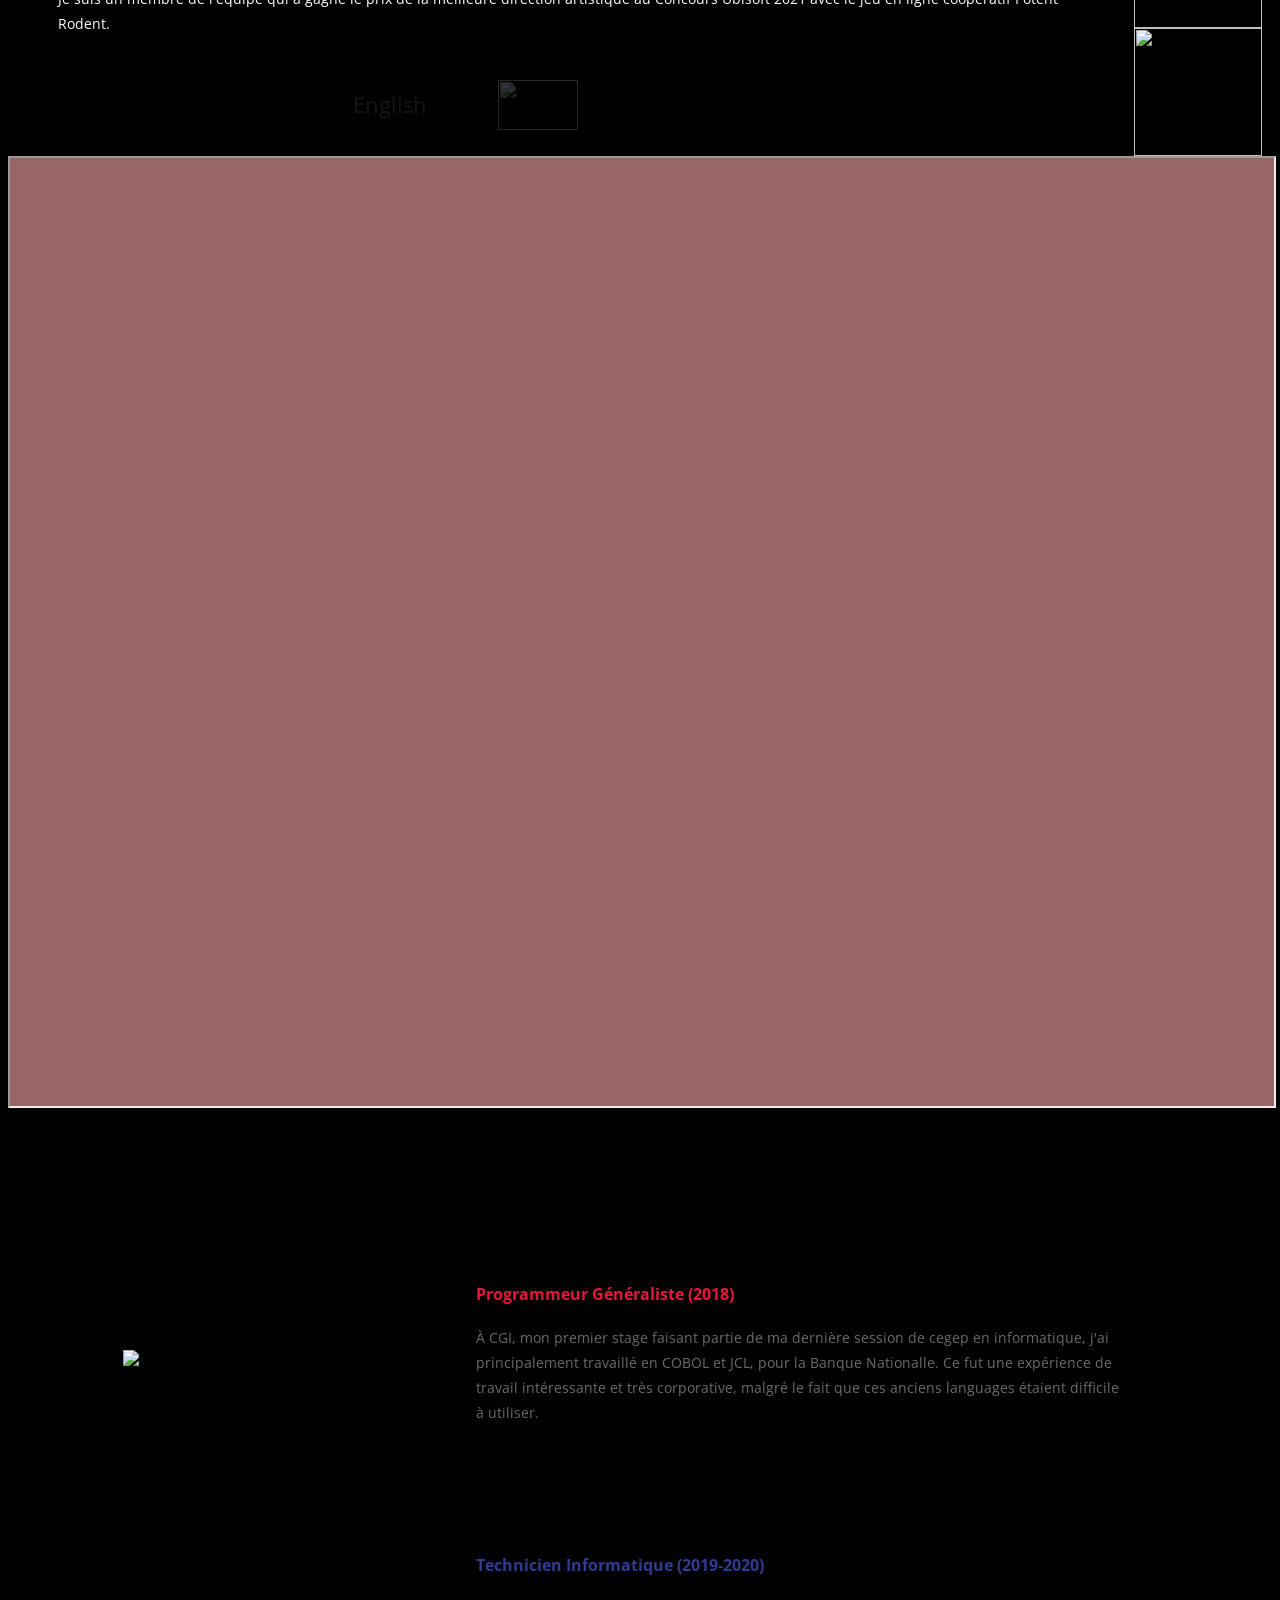
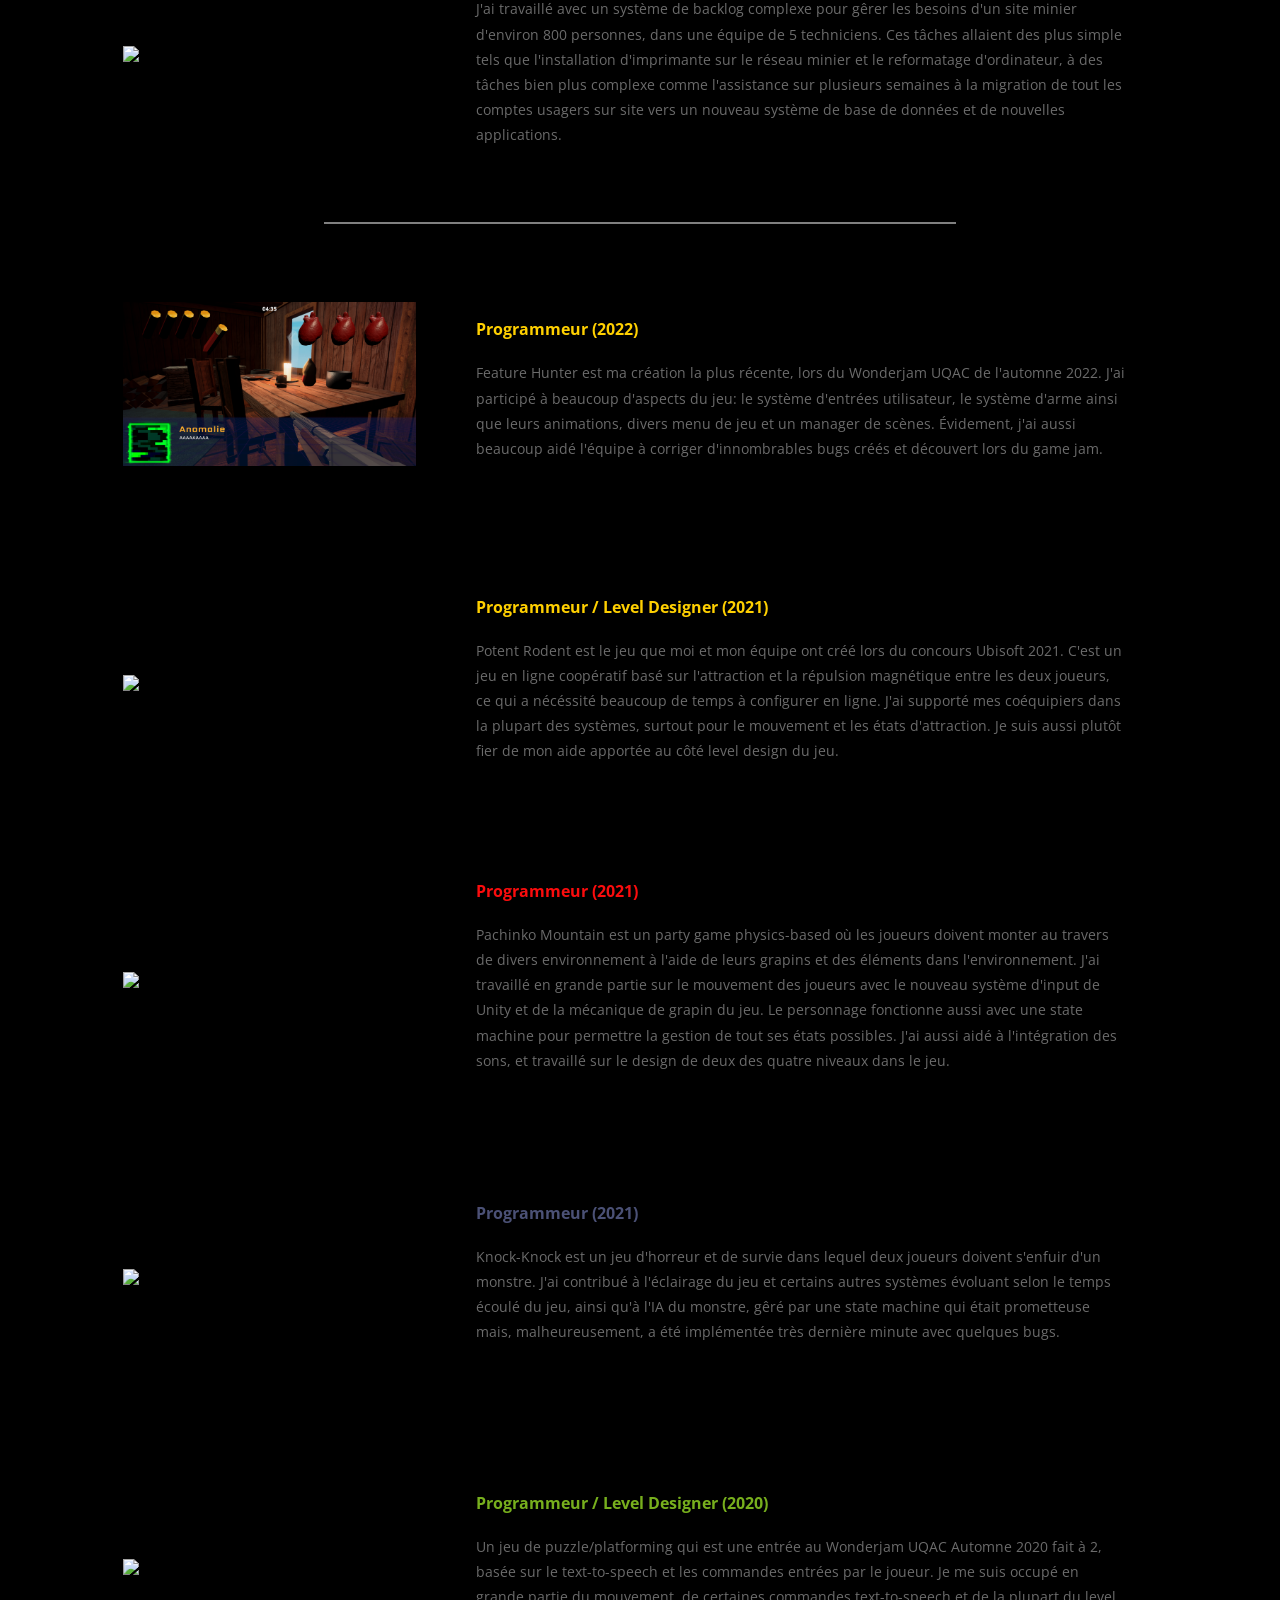
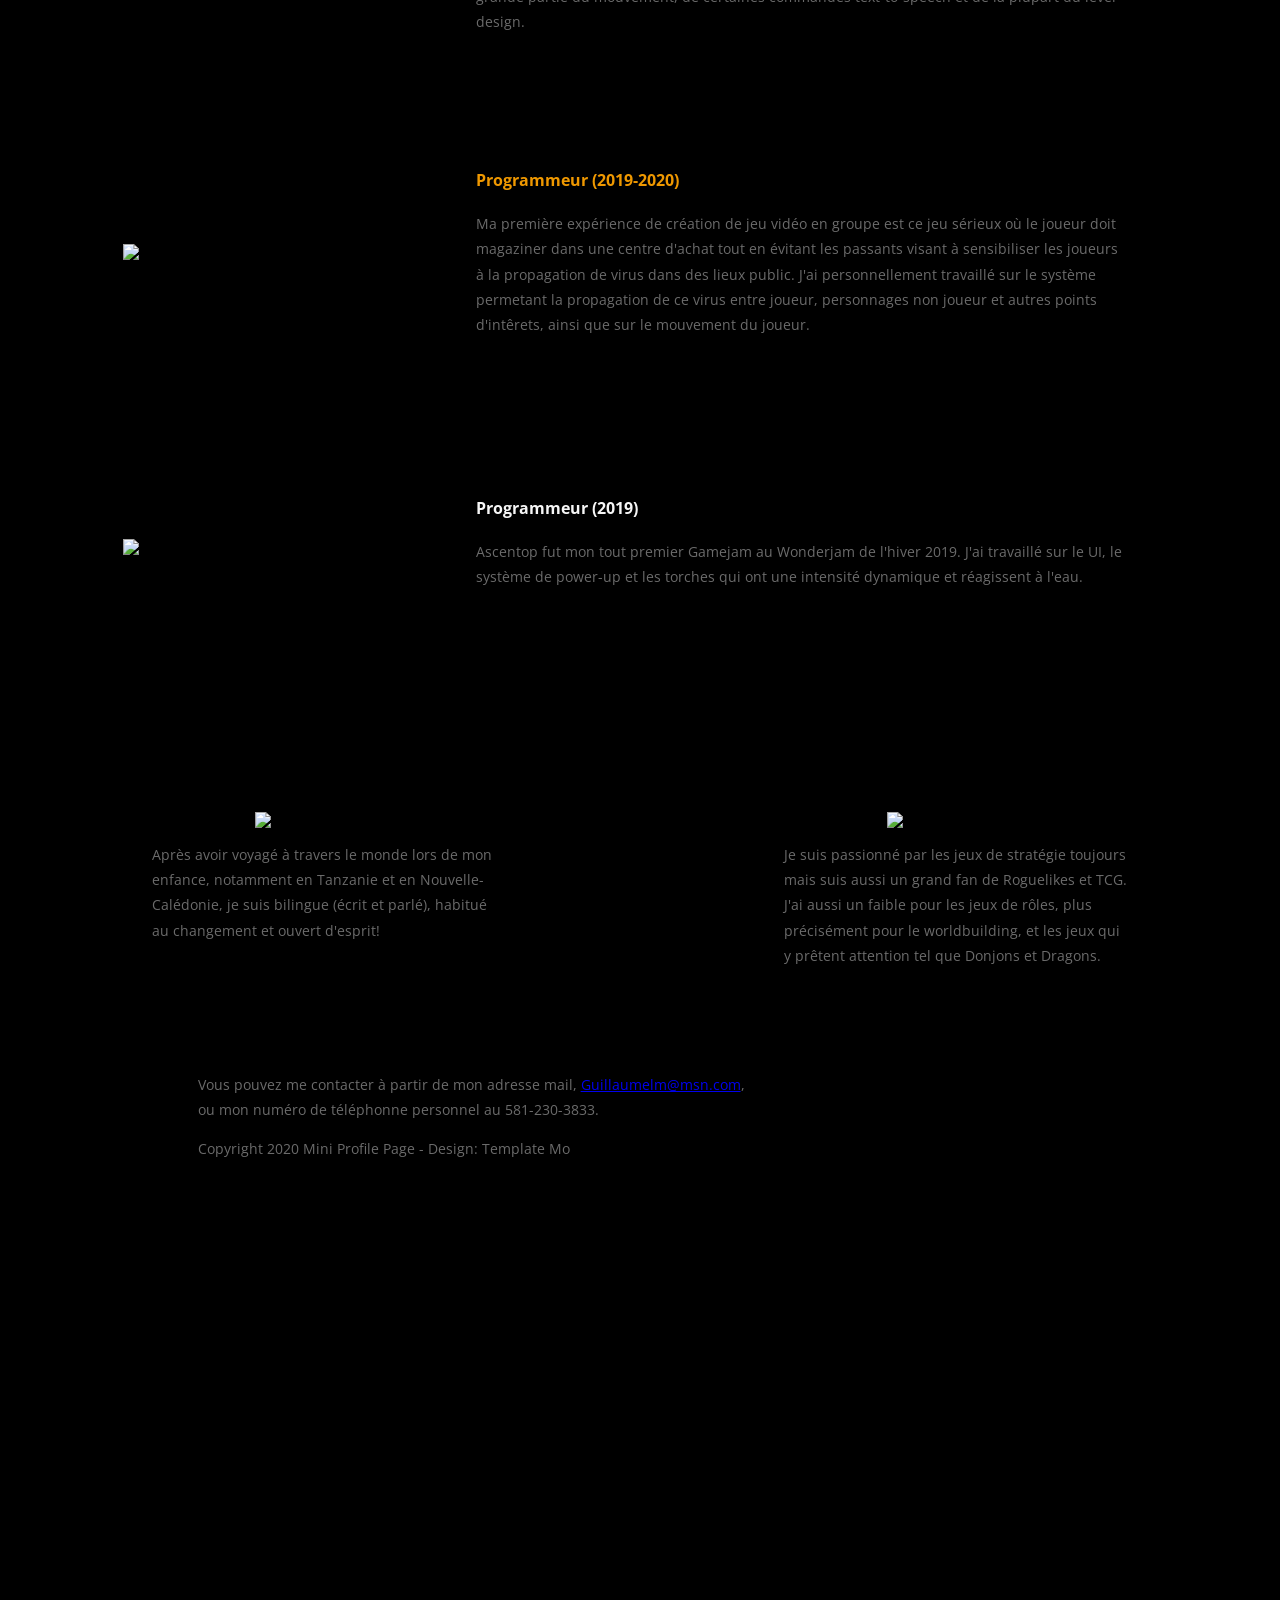
==== index.html @ 655f23e9 "Added a section for a newer game, Feature Hunter. Added padding-left to intro text. Reordered games " ====
<!DOCTYPE html>
<html lang="en">
  <head>
    <meta charset="UTF-8" />
    <meta name="viewport" content="width=device-width, initial-scale=1.0" />
    <meta http-equiv="X-UA-Compatible" content="ie=edge" />
    <link rel="stylesheet" href="https://fonts.googleapis.com/css?family=Open+Sans:400,600" />
    <link rel="stylesheet" href="css/all.min.css" />
    <link rel="stylesheet" href="css/bootstrap.min.css" />
    <link rel="stylesheet" href="css/templatemo-style.css" />
    <title>Guillaume LM - Portfolio</title>
    
<!--
Mini Profile Template
https://templatemo.com/tm-530-mini-profile
-->
  </head>
  <body class="black-background">
    <!-- Welcome Section -->
    <section id="tmWelcome" class="parallax-window" data-parallax="scroll" data-image-src="img/dont_spread_it.png">
	
	
	<div class="container-fluid tm-brand-container-outer" style="align-items:center;">
		<div class="tm-bg-black-transparent text-white col-12" style="width:250px; height:70px; float:right;">
			<form action="index_en.html" align="right">
				<p class="tm-brand-description mb-0" style="float:left; margin:15px;">English</p>
				<input type="image" src="img/en_flag.png" style="width:80px; height:50px; float:right; margin:10px;" src="index_en.html"/>
			</form>
		</div>
           
		<br><br><br>
		
        <div class="col-12">
            <!-- Logo Area -->
            <!-- Black transparent bg -->
            <div class="ml-auto mr-0 tm-bg-black-transparent text-white tm-brand-container-inner">
				<div class="tm-brand-container text-center">
					<h1 class="tm-brand-name">Guillaume L Morin</h1>
					<p class="tm-brand-description mb-0"> Jeux vidéos / Programmeur généraliste</p>
				</div>
            </div>
        </div>
    </div>

      <div class="tm-bg-black-transparent tm-welcome-container">
        <div class="container-fluid">
          <div class="row h-100">
            <!-- Welcome Text -->
            <!-- White transparent bg -->
            <div class="transparent-background col-md-7 tm-welcome-left-col">
              <div class="tm-welcome-left">
                <h2 class="tm-welcome-title">Bienvenue dans mon portfolio!</h2>
                <p class="pb-0">
                  Bonjour, je me présente: Guillaume Lamontagne Morin. Je possède un baccalauréat en développement de jeux vidéo de l'UQAC. <br><br>
				  J'ai un DEC en informatique générale du Cégep d'Alma durant lequel j'ai vraiment accroché au cours de programmation de jeu vidéo en c++. <br><br>
				  Au travers de mon parcours, j'ai travaillé avec des outils tel que Unity, Unreal Engine, Perfoce et Git. <br><br>
				  Je suis un membre de l'équipe qui a gagné le prix de la meilleure direction artistique au Concours Ubisoft 2021 avec le jeu en ligne coopératif Potent Rodent.
				</p>
              </div>
              <div class="logo-bar" >
				<img src="img/unity_logo.png" class="logo" ></img>
				<img src="img/unreal_logo.png" class="logo" ></img>
				<img src="img/perforce_logo.png" class="logo" ></img>
				<img src="img/git_logo.png" class="logo" ></img>
              </div>
            </div>
            <!-- Brown bg -->
            <div class="transparent-background col-md-5">
              <div class="tm-welcome-right">
			  <iframe width="420" height="315" src="https://www.youtube.com/embed/p4Gh7OLgYhg" class="HeaderImage"> </iframe>
				<!--img src="img/potentRodent2.png" class="HeaderImage"></img-->
              </div>
            </div>
          </div>
        </div>
      </div>
    </section>
    <!-- End Welcome section -->


<!-- TODO: Split this section into 2 with bars separating the two and a header title for "Work experiences" and "Games I've worked on (projects)" ->>
<!-- TODO: Change the box used for the job title to display location instead, then the date. ->>
    <!-- Portfolio section -->
    <section id="tmPortfolio">
      <div class="container-fluid black-background">
        <div class="row black-background">
          <div class="col-12 black-background">
            <div class="tm-portfolio-item">
              <div class="tm-portfolio-name">
				<a href="https://www.cgi.com/" target=”_blank”>
				  <img src="img/CGI_logo.png" width="100%">
				</a>
              </div>
              <div class="tm-portfolio-description">
                <h3 class="tm-text-cgi" color="#e31937">
					Programmeur Généraliste (2018)
                </h3>
                <p class="mb-0">
					À CGI, mon premier stage faisant partie de ma dernière session de cegep en informatique, j'ai principalement travaillé en COBOL et JCL, pour la Banque Nationalle.
					Ce fut une expérience de travail intéressante et très corporative, malgré le fait que ces anciens languages étaient difficile à utiliser.
                </p>
              </div>
            </div>



            <div class="tm-portfolio-item">
              <div class="tm-portfolio-name">
				<a href="https://www.newmont.com/operations-and-projects/global-presence/north-america/eleonore-canada/default.aspx" target=”_blank”>
				  <img src="img/newmont_logo.png" width="100%">
				</a>
				
              </div>
              <div class="tm-portfolio-description">
                <h3 class="tm-text-newmont">
				  Technicien Informatique (2019-2020)
                </h3>
                <p class="mb-0">
                  J'ai travaillé avec un système de backlog complexe pour gêrer les besoins d'un site minier d'environ 800 personnes, dans une équipe de 5 techniciens.
				  Ces tâches allaient des plus simple tels que l'installation d'imprimante sur le réseau minier et le reformatage d'ordinateur, à des tâches bien plus complexe comme l'assistance sur plusieurs semaines à la migration de tout les comptes usagers sur site vers un nouveau système de base de données et de nouvelles applications.
                </p>
              </div>
            </div>
			
			<hr>





            <div class="tm-portfolio-item">
              <div class="tm-portfolio-name">
				<a href="https://choccymilk.itch.io/feature-hunter" target=”_blank”>
				  <img src="img/feature_hunter_logo.png" width="100%">
				</a>
              </div>
              <div class="tm-portfolio-description">
                <h3 class="tm-text-pr">
				  Programmeur (2022)
                </h3>
                <p class="mb-0">
				  Feature Hunter est ma création la plus récente, lors du Wonderjam UQAC de l'automne 2022.
				  J'ai participé à beaucoup d'aspects du jeu: le système d'entrées utilisateur, le système d'arme ainsi que leurs animations, divers menu de jeu et un manager de scènes.
				  Évidement, j'ai aussi beaucoup aidé l'équipe à corriger d'innombrables bugs créés et découvert lors du game jam.
                </p>
              </div>
            </div>
			




            <div class="tm-portfolio-item">
              <div class="tm-portfolio-name">
				<a href="https://www.youtube.com/watch?v=p4Gh7OLgYhg" target=”_blank”>
				  <img src="img/potent_rodent_logo.png" width="100%">
				</a>
              </div>
              <div class="tm-portfolio-description">
                <h3 class="tm-text-pr">
				  Programmeur / Level Designer (2021)
                </h3>
                <p class="mb-0">
				  Potent Rodent est le jeu que moi et mon équipe ont créé lors du concours Ubisoft 2021.
				  C'est un jeu en ligne coopératif basé sur l'attraction et la répulsion magnétique entre les deux joueurs, ce qui a nécéssité beaucoup de temps à configurer en ligne. J'ai supporté mes coéquipiers dans la plupart des systèmes, surtout pour le mouvement et les états d'attraction.
				  Je suis aussi plutôt fier de mon aide apportée au côté level design du jeu.
                </p>
              </div>
            </div>
			
			
			<div class="tm-portfolio-item">
              <div class="tm-portfolio-name">
				<a href="https://itch.io/jam/-wonderjam-uqac-2021-propuls-par-ubisoft-saguenay/rate/1230804" target=”_blank”>
				  <img src="img/pachinko_logo.png" width="100%">
				</a>
              </div>
              <div class="tm-portfolio-description">
                <h3 class="tm-text-pachinko">
				  Programmeur (2021)
                </h3>
                <p class="mb-0">
				  Pachinko Mountain est un party game physics-based où les joueurs doivent monter au travers de divers environnement à l'aide de leurs grapins et des éléments dans l'environnement.
				  J'ai travaillé en grande partie sur le mouvement des joueurs avec le nouveau système d'input de Unity et de la mécanique de grapin du jeu. Le personnage fonctionne aussi avec une state machine pour permettre la gestion de tout ses états possibles. J'ai aussi aidé à l'intégration des sons, et travaillé sur le design de deux des quatre niveaux dans le jeu.
                </p>
              </div>
            </div>
			

            <div class="tm-portfolio-item">
              <div class="tm-portfolio-name">
				<a href="https://ballondeplage.itch.io/knock-knock" target=”_blank”>
				  <img src="img/knock-knock_logo.png" width="100%">
				</a>
              </div>
              <div class="tm-portfolio-description">
                <h3 class="tm-text-knockknock">
				  Programmeur (2021)
                </h3>
                <p class="mb-0">
				  Knock-Knock est un jeu d'horreur et de survie dans lequel deux joueurs doivent s'enfuir d'un monstre.
				  J'ai contribué à l'éclairage du jeu et certains autres systèmes évoluant selon le temps écoulé du jeu, ainsi qu'à l'IA du monstre, gêré par une state machine qui était prometteuse mais, malheureusement, a été implémentée très dernière minute avec quelques bugs.
                </p>
              </div>
            </div>
			
			

            <div class="tm-portfolio-item">
              <div class="tm-portfolio-name">
				<a href="https://itch.io/jam/wonderjam-uqac-automne-2020/rate/785821" target=”_blank”>
				  <img src="img/vocalomancer_logo.png" width="100%">
				</a>
              </div>
              <div class="tm-portfolio-description">
                <h3 class="tm-text-vocalomancer">
				  Programmeur / Level Designer (2020)
                </h3>
                <p class="mb-0">
                  Un jeu de puzzle/platforming qui est une entrée au Wonderjam UQAC Automne 2020 fait à 2, basée sur le text-to-speech et les commandes entrées par le joueur.
				  Je me suis occupé en grande partie du mouvement, de certaines commandes text-to-speech et de la plupart du level design.
                </p>
              </div>
            </div>
			
			

			
			
			
			
			
            <div class="tm-portfolio-item">
              <div class="tm-portfolio-name">
				<!--a href="don'tspreaditurl"-->
				  <img src="img/dsp_logo.png" width="100%">
				<!--/a-->
              </div>
              <div class="tm-portfolio-description">
                <h3 class="tm-text-dsp">
					Programmeur (2019-2020)
                </h3>
                <p class="mb-0">
					Ma première expérience de création de jeu vidéo en groupe est ce jeu sérieux où le joueur doit magaziner dans une centre d'achat tout en évitant les passants visant à sensibiliser les joueurs à la propagation de virus dans des lieux public.
					J'ai personnellement travaillé sur le système permetant la propagation de ce virus entre joueur, personnages non joueur et autres points d'intêrets, ainsi que sur le mouvement du joueur.
                </p>
              </div>
            </div>
			
			
            <div class="tm-portfolio-item">
              <div class="tm-portfolio-name">
				<a href="http://jams.gamejolt.io/wonderjamhiver2019/games/ascentop/400376" target=”_blank”>
				  <img src="img/wonderjam_logo.png" width="100%">
				</a>
				<!--div style="margin:auto"-->
				<!--/div-->
              </div>
              <div class="tm-portfolio-description">
                <h3 class="tm-text-ascentop">
				  Programmeur (2019)
                </h3>
                <p class="mb-0">
                  Ascentop fut mon tout premier Gamejam au Wonderjam de l'hiver 2019. J'ai travaillé sur le UI, le système de power-up et les torches qui ont une intensité dynamique et réagissent à l'eau.
                </p>
              </div>
            </div>
          </div>
        </div>
      </div>
    </section>
    <!-- End portfolio section -->

    <!-- Contact section -->
    <div id="tmContact" class="parallax-window" data-parallax="scroll" data-image-src="img/caledonie.png">
      <div class="container-fluid">
        <div class="row">
          <div class="col-12">
            <div class="tm-contact-items-container">
              <div class="tm-contact-item black-background">
                <img src="img/Speech_Bubble.png" class="CenteredImage"></img>
                <p class="text-center">
				  Après avoir voyagé à travers le monde lors de mon enfance, notamment en Tanzanie et en Nouvelle-Calédonie, je suis bilingue (écrit et parlé), habitué au changement et ouvert d'esprit!
                </p>
              </div>
              <div class="tm-contact-item black-background">
				<img src="img/Controller.png" class="CenteredImage" ></img>
                <p class="text-center">
					Je suis passionné par les jeux de stratégie toujours mais suis aussi un grand fan de Roguelikes et TCG. J'ai aussi un faible pour les jeux de rôles, plus précisément pour le worldbuilding, et les jeux qui y prêtent attention tel que Donjons et Dragons.
                </p>
              </div>
            </div>
          </div>
        </div>
      </div>
		
    <!-- Contact section -->
      <div class="container-fluid">
        <div class="row">
          <div class="col-12">
            <div class="tm-contact-items-container-final tm-bg-black-transparent">
                <p class="text-center">
					Vous pouvez me contacter à partir de mon adresse mail, <a href="mailto: guillaumelm@msn.com">Guillaumelm@msn.com</a>,<br>
					ou mon numéro de téléphonne personnel au 581-230-3833.
                </p>
            </div>
          </div>
        </div>
      </div>
	  
      <div class="container-fluid">
        <div class="row">
          <div class="col-12">
            <div class="tm-contact-items-container-final tm-bg-black-transparent">
                <p class="text-center">
					Copyright 2020 Mini Profile Page 
					
					- Design: Template Mo</p>
                </p>
            </div>
          </div>
        </div>
      </div>
<!-- J'ai fait la migration en/fr important a mentionner -->
        <!--div class="row">
          <div class="col-12">
            <form
              action="index.html"
              method="POST"
              id="tmContactForm"
              class="tm-bg-white-transparent"
            >
              <div class="form-group">
                <input
                  type="text"
                  id="contact_name"
                  name="contact_name"
                  class="form-control rounded-0 border-top-0 border-right-0 border-left-0"
                  placeholder="Name"
                  required
                />
              </div>
              <div class="form-group">
                <input
                  type="email"
                  id="contact_email"
                  name="contact_email"
                  class="form-control rounded-0 border-top-0 border-right-0 border-left-0"
                  placeholder="Email"
                  required
                />
              </div>
              <div class="form-group">
                <textarea
                  rows="4"
                  id="contact_message"
                  name="contact_message"
                  class="form-control rounded-0 border-top-0 border-right-0 border-left-0"
                  placeholder="Message"
                  required
                ></textarea>
              </div>
              <div class="text-center">
                <button
                  type="submit"
                  class="btn tm-btn-submit rounded-0 text-white"
                >
                  Submit
                </button>
              </div>
            </form>
          </div>
        </div> -->
        <!-- row -->
        <div class="row">
          <footer class="col-12">
            <p class="text-center tm-copyright-text tm-bg-black-transparent">
          </footer>
        </div>
      </div>
      <!-- container -->
    </div>
    <!-- section -->
    <script src="js/jquery.min.js"></script>
    <script src="js/parallax.min.js"></script>
    <script>
      function detectMsBrowser() {
        using_ms_browser =
          navigator.appName == "Microsoft Internet Explorer" ||
          (navigator.appName == "Netscape" &&
            navigator.appVersion.indexOf("Edge") > -1) ||
          (navigator.appName == "Netscape" &&
            navigator.appVersion.indexOf("Trident") > -1);

        if (using_ms_browser == true) {
          alert(
            "Please use Chrome or Firefox for the best browsing experience!"
          );
        }
      }
      function setBrandMarginTop() {
        var bottomContainerHeight = $(".tm-welcome-container").height();

        $(".tm-brand-container-outer").css({
          "margin-top": -bottomContainerHeight + "px"
        });
      }

      $(function() {
        setBrandMarginTop();
        detectMsBrowser();

        // Handle window resize event
        $(window).resize(function() {
          setBrandMarginTop();
        });
      });
    </script>
  </body>
</html>
---- css/templatemo-style.css ----
/**

Mini Profile Template

https://templatemo.com/tm-530-mini-profile


Color Codes
------------
brown: #986665;
green: #98cb00;
orange: #cc6733;
blue: #3398cc;
dark-gray: #676767;
light-gray: #999999;
text-gray: #6b6b6b;

*/
hr {
	height:2px;
	border-width:0;
	color:gray;
	background-color:gray;
	
	width:50%;
	margin:auto;
}

html {
  -webkit-font-smoothing: antialiased;
  scroll-behavior: smooth;
}

body {
  font-family: "Open Sans", Arial, Helvetica, sans-serif;
  font-size: 14px;
  font-weight: 400;
  color: #6b6b6b;
  overflow-x: hidden;
}

a,
button {
  transition: all 0.3s ease;
}

a:hover {
  text-decoration: none;
}

.container-fluid {
  max-width: 1800px;
}

.tm-bg-black-transparent {
  background-color: rgba(0, 0, 0, 0.8);
}

.tm-bg-white-transparent {
  background-color: rgba(255, 255, 255, 0.8);
}

.tm-bg-green {
  background-color: #98cb00;
}

.tm-bg-purple {
  background-color: #a700cc;
}

.tm-bg-red {
  background-color: #cc3000;
}

.tm-bg-yellow {
  background-color: #ccc900;
}

.tm-bg-cyan {
  background-color: #00ccc9;
}

.tm-bg-orange {
  background-color: #cc6733;
}

.tm-bg-blue {
  background-color: #3398cc;
}

.tm-bg-dark-gray {
  background-color: #676767;
}

/*
  Welcome section
*/
#tmWelcome {
  position: relative;
  display: flex;
  align-items: center;
}

.tm-brand-container-outer {
  margin-top: -400px;
}

.tm-brand-container-inner {
  max-width: 580px;
  width: 100%;
}

.tm-brand-container {
  padding: 75px 110px;
}

.tm-brand-name {
  font-size: 3.8rem;
}

.tm-brand-description {
  font-size: 1.4rem;
}

.parallax-window {
  min-height: 1100px;
  background: transparent;
}

#tmContact {
  min-height: 1197px;
}

.tm-welcome-container {
  min-height: 400px;
  position: absolute;
  bottom: 0;
  left: 0;
  width: 100%;
  display: flex;
  align-items: stretch;
}

.tm-welcome-title {
  margin-bottom: 40px;
}

.tm-welcome-left {
  padding-right: 30px;
  padding-top: 50px;
  padding-bottom: 50px;
}

.tm-welcome-left-col {
  display: flex;
  align-items: center;
  color:white;
  padding-left:50px;
}

.black-background {
  background-color: rgba(0, 0, 0, 1);
}

.logo-bar {
  background-color: rgba(0, 0, 0, 1);
  height: 100%;
  padding-left:10px;
  padding-right:10px;
}

.transparent-background {
  background-color: rgba(0, 0, 0, 0);
}

.tm-welcome-right {
  color: white;
  background-color: #986665;
  padding: 0px;
  width: 100%;
  aspect-ratio: 4 / 3;
}

.tm-welcome-icon {
  margin-bottom: 50px;
  display: block;
  text-align: center;
}

/*
  Portfolio section
*/

#tmPortfolio {
  padding-top: 80px;
}

.CenteredImage{
	display: block;
	width: 40%;
	margin-left: auto;
	margin-right: auto;
}


.logo{
	display: block;
	width: 128px;
	height: 128px;
	margin-left: auto;
	margin-right: auto;
}

.HeaderImage{
	display: block;
	width: 100%;
	margin-left: auto;
	margin-right: auto;
	
  color: white;
  background-color: #986665;
  padding: 0px;
  height: 100%;
    vertical-align: middle;
}

.tm-portfolio-item {
  display: flex;
  align-items: center;
  margin-bottom: 40px;
  margin-top: 40px;
  margin-left: 100px;
  margin-right: 100px;
}

.tm-portfolio-name {
  width: 330px;
  height: 220px;
  font-size: 2rem;
  padding: 15px 15px;
  display: flex;
  align-items: center;
  text-align: center;
}

.tm-portfolio-description {
  width: calc(100% - 330px);
  padding: 20px 45px;
}

.tm-portfolio-description h3 {
  margin-bottom: 20px;
}

.tm-text-green {
  color: #98cb00;
}

.tm-text-orange {
  color: #cc6733;
}

.tm-text-blue {
  color: #3398cc;
}

.tm-text-dark-gray {
  color: #676767;
}
.tm-text-cgi {
  color: #e31937;
}
.tm-text-newmont {
  color: #303b92;
}
.tm-text-dsp {
  color: #ef9800;
}
.tm-text-pr {
  color: #ffd000;
}
.tm-text-ascentop {
  color: #F6F6F6;
}
.tm-text-vocalomancer {
  color: #77AF1D;
}
.tm-text-knockknock {
  color: #4B5176;
}
.tm-text-pachinko {
  color: #FB0C0D;
}
.tm-title-small {
  font-size: 1.3rem;
}

p {
  line-height: 1.8;
}

/*
  Contact section
*/

#tmContact {
  padding-top: 95px;
}

.tm-contact-item {
  width: 33.3334%;
  max-width: 345px;
  height: auto;
  min-height: 200px;
  padding: 54px 34px 44px;
  
  margin-right: auto;
  margin-left: auto;
  padding: 10px;
}

.tm-contact-item:last-child {
  /* margin-right: 0; */
}

.tm-contact-items-container {
  display: flex;
  justify-content: space-between;
  margin-bottom: 50px;
}

.tm-contact-items-container-final {
  align-items: center;
  justify-content: center;
  margin-left: 15%;
  margin-right: 15%;
}

.tm-contact-item-icon {
  margin-bottom: 45px;
  width: 100%;
  height: 160px;
  display: flex;
  align-items: center;
  justify-content: center;
}

#tmContactForm {
  width: 100%;
  max-width: 680px;
  padding: 45px 45px 30px;
  margin-bottom: 95px;
}

.form-group {
  max-width: 355px;
}

.form-control {
  background: transparent;
  border-color: #999999;
  padding: 15px 10px;
  font-size: 1.1rem;
  margin-bottom: 10px;
}

.tm-btn-submit {
  background-color: #999999;
  padding: 12px 30px;
  font-size: 1.2rem;
}

.tm-btn-submit:focus,
.tm-btn-submit:hover {
  background-color: #676767;
}

.tm-copyright-text {
	margin-left:15%;
	margin-right:15%;
}

.tm-link {
  color: #676767;
}

@media (max-width: 1054px) {
  .tm-contact-item-icon {
    margin-bottom: 15px;
  }
}

@media (max-width: 991px) {
  .tm-contact-items-container {
    flex-direction: column;
  }

  .tm-contact-item {
    width: auto;
    max-width: 680px;
    min-height: 0;
    margin-left: auto;
    margin-right: auto;
    margin-bottom: 30px;
  }

  .tm-contact-item:last-child {
    margin-right: auto;
    margin-bottom: 0;
  }

  #tmContactForm {
    margin-left: auto;
    margin-right: auto;
  }
}

@media (max-width: 730px) {
  .tm-portfolio-item {
    flex-direction: column;
  }

  .tm-portfolio-name {
    justify-content: center;
  }

  .tm-portfolio-name,
  .tm-portfolio-description {
    width: 100%;
  }

  .tm-portfolio-description {
    padding: 20px 30px;
  }
}

@media (max-width: 572px) {
  .tm-brand-container {
    padding: 45px;
  }
}

@media (max-width: 443px) {
  .tm-brand-name {
    font-size: 3rem;
  }

  .tm-brand-container {
    padding: 25px;
  }
}
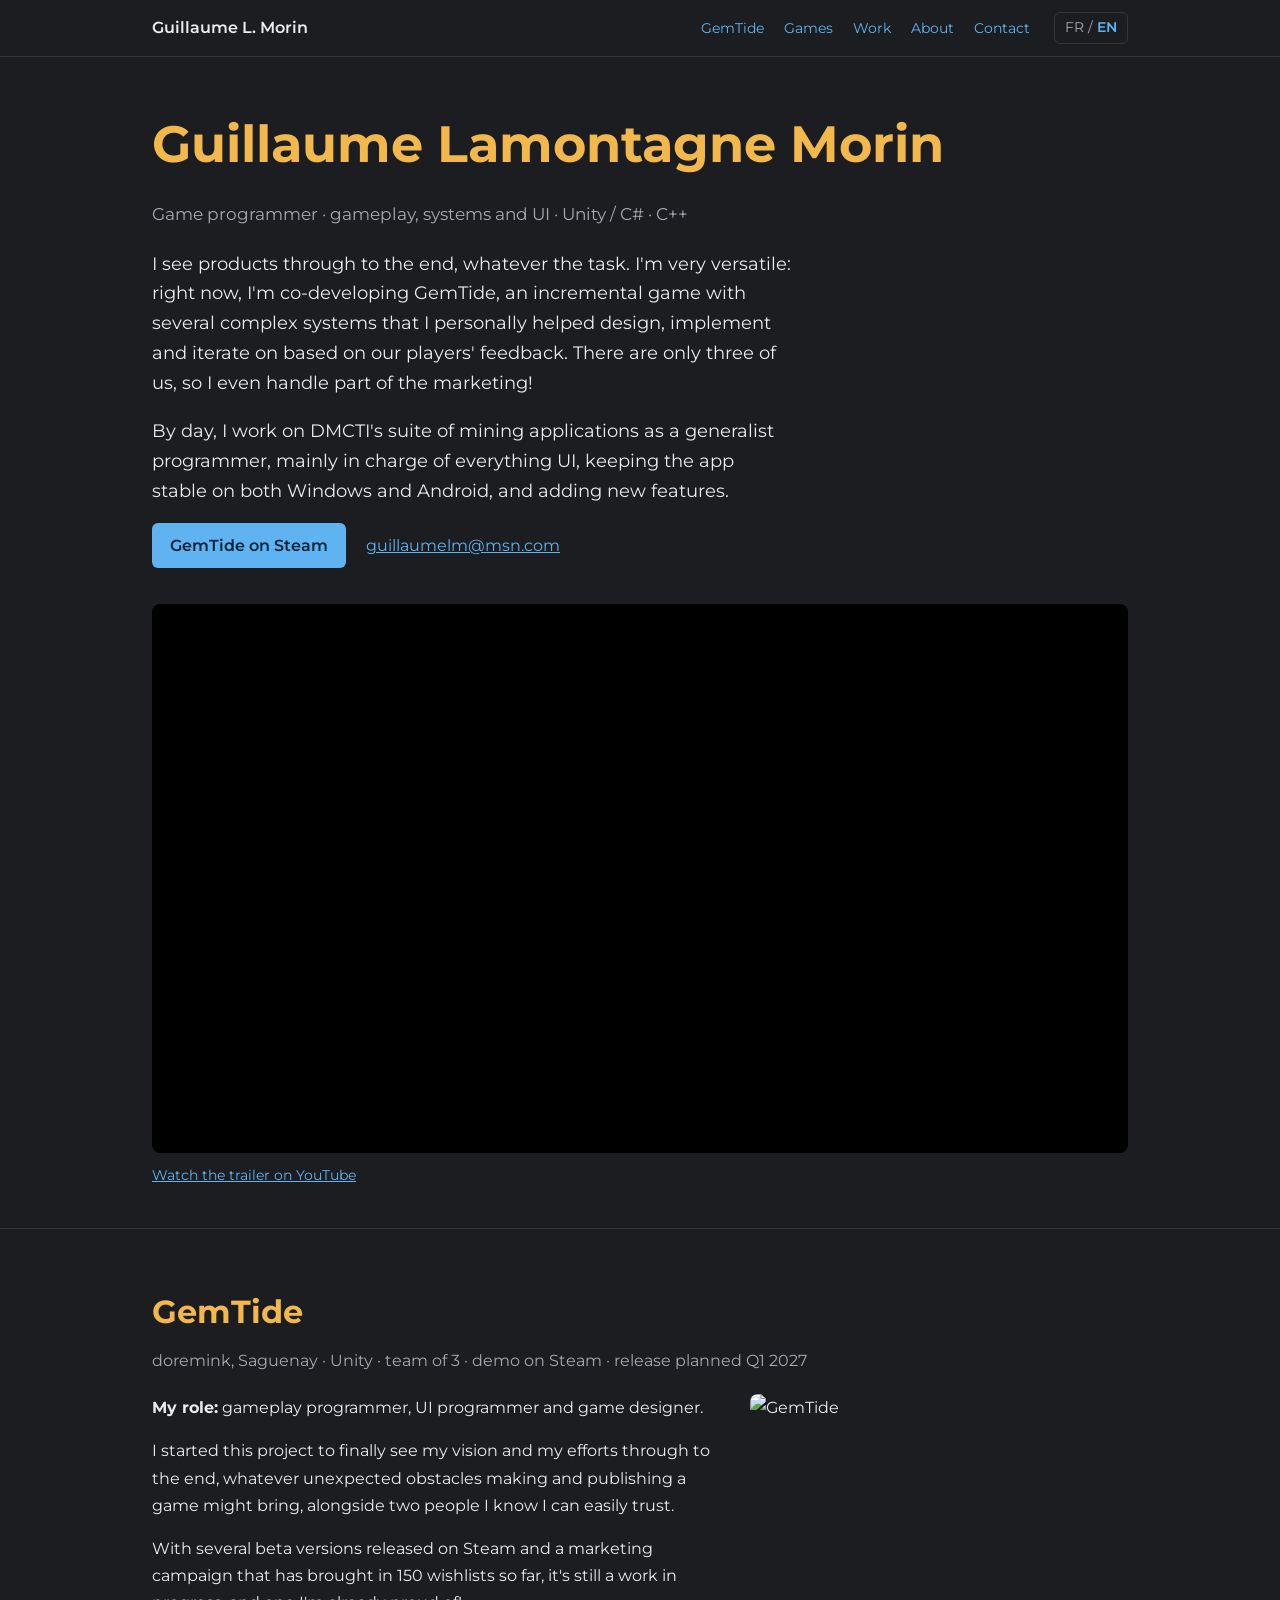
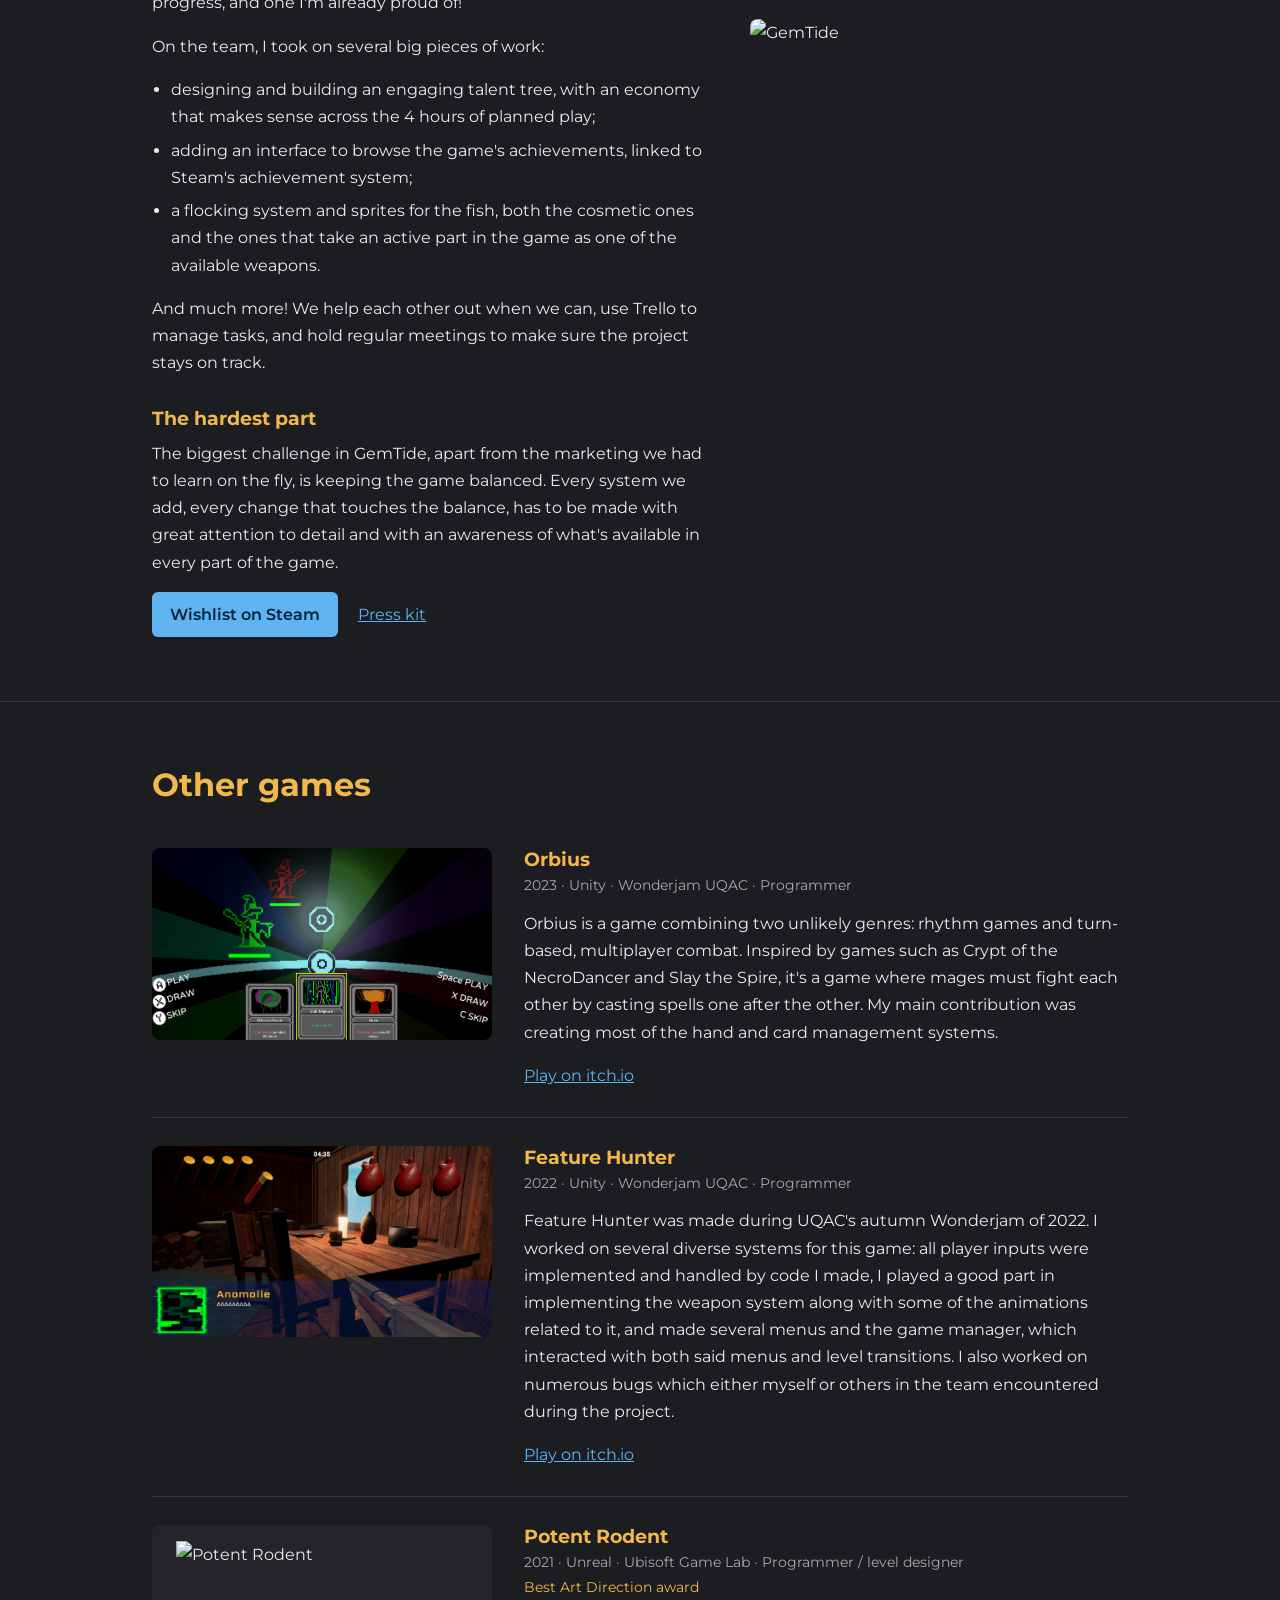
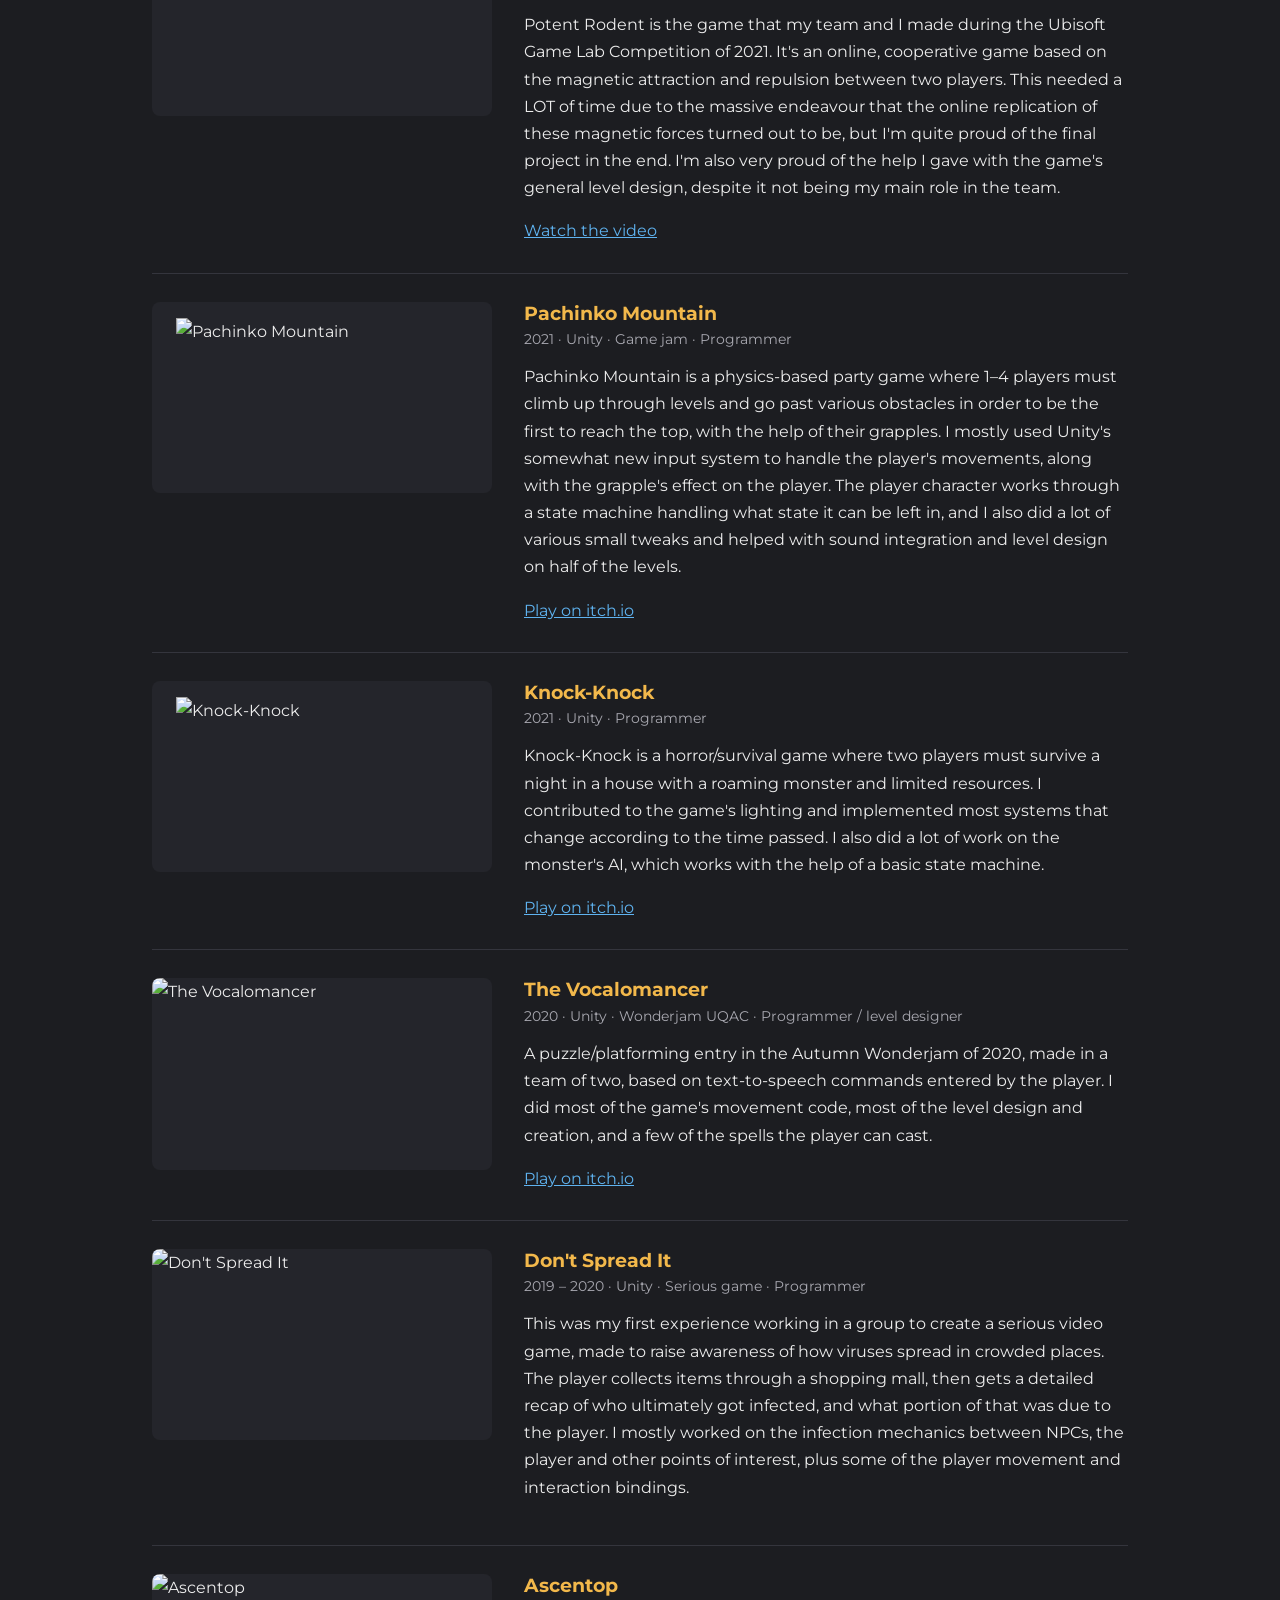
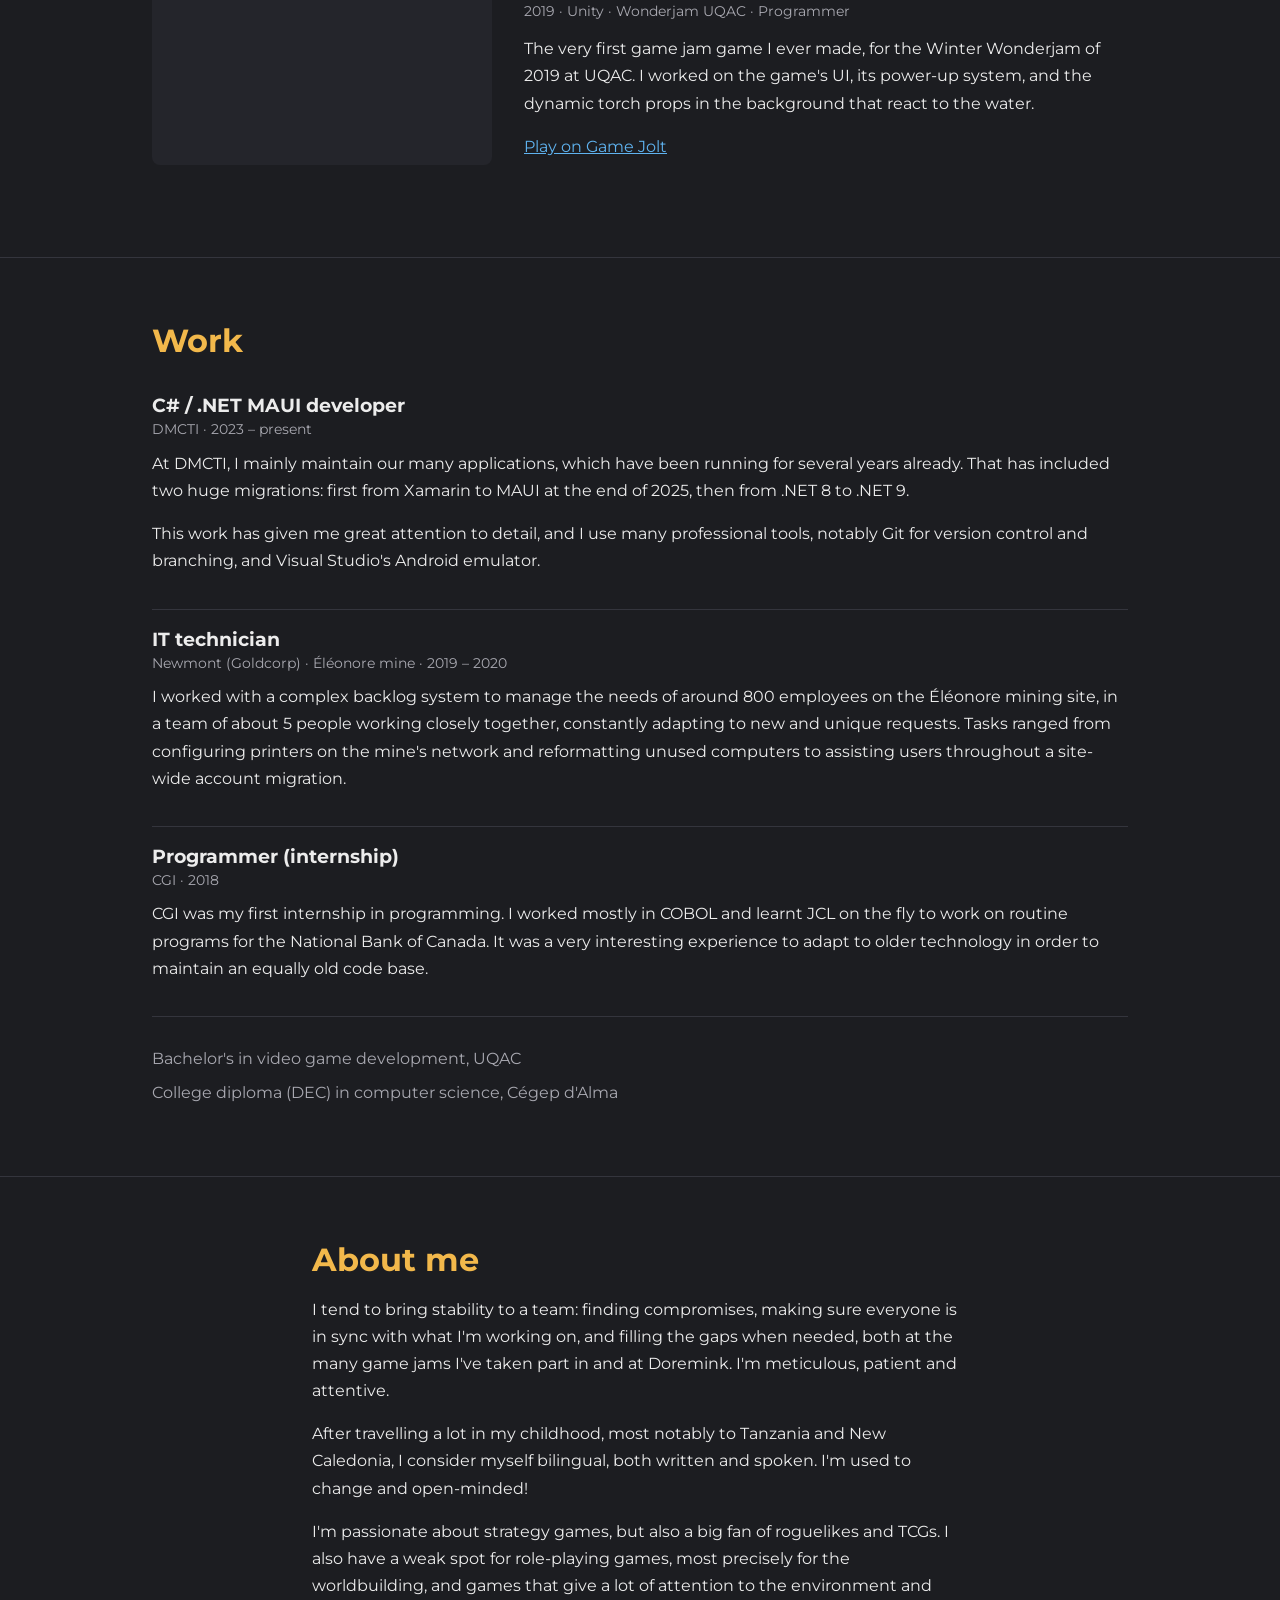
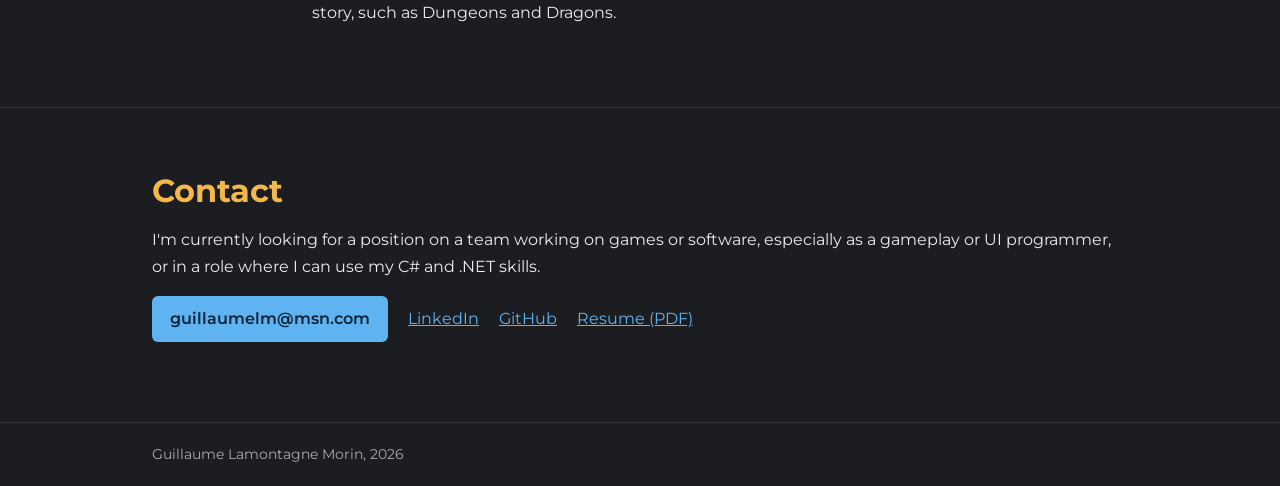
==== commit 9148c69c: "Rebuilt portfolio, added GemTide and DMCTI experience" ====
--- a/index.html
+++ b/index.html
@@ -1,420 +1,314 @@
 <!DOCTYPE html>
-<html lang="en">
-  <head>
-    <meta charset="UTF-8" />
-    <meta name="viewport" content="width=device-width, initial-scale=1.0" />
-    <meta http-equiv="X-UA-Compatible" content="ie=edge" />
-    <link rel="stylesheet" href="https://fonts.googleapis.com/css?family=Open+Sans:400,600" />
-    <link rel="stylesheet" href="css/all.min.css" />
-    <link rel="stylesheet" href="css/bootstrap.min.css" />
-    <link rel="stylesheet" href="css/templatemo-style.css" />
-    <title>Guillaume LM - Portfolio</title>
-    
+<html lang="fr">
+<head>
+  <meta charset="UTF-8" />
+  <meta name="viewport" content="width=device-width, initial-scale=1.0" />
+  <title>Guillaume Lamontagne Morin — Programmeur de jeux vidéo</title>
+  <meta name="description" content="Guillaume Lamontagne Morin, game programmer (gameplay, systems, UI). Co-developer of GemTide on Steam." />
+  <meta property="og:title" content="Guillaume Lamontagne Morin" />
+  <meta property="og:description" content="Game programmer. Co-developer of GemTide, demo out now on Steam." />
+  <meta property="og:image" content="https://shared.akamai.steamstatic.com/store_item_assets/steam/apps/4770100/04d0e96074c796e2ab2485efcabb6c0f0830d6e0/header.jpg" />
+  <link rel="preconnect" href="https://fonts.googleapis.com" />
+  <link rel="preconnect" href="https://fonts.gstatic.com" crossorigin />
+  <link rel="stylesheet" href="https://fonts.googleapis.com/css2?family=Montserrat:wght@400;600;700&display=swap" />
+  <link rel="stylesheet" href="css/style.css" />
+  <script src="js/main.js"></script>
+</head>
+<body>
+
 <!--
-Mini Profile Template
-https://templatemo.com/tm-530-mini-profile
+  HOW TO EDIT
+  - Every sentence exists twice: data-l="fr" and data-l="en".
+  - Boxes with class="yours" are placeholders for your own words
+    (questions are in portfolio-worksheet.md, one folder up).
+  - Project images: swap the logo for a GIF/MP4 in the project__media block
+    and remove the "logo" class.
 -->
-  </head>
-  <body class="black-background">
-    <!-- Welcome Section -->
-    <section id="tmWelcome" class="parallax-window" data-parallax="scroll" data-image-src="img/dont_spread_it.png">
-	
-	
-	<div class="container-fluid tm-brand-container-outer" style="align-items:center;">
-		<div class="tm-bg-black-transparent text-white col-12" style="width:250px; height:70px; float:right;">
-			<form action="index_en.html" align="right">
-				<p class="tm-brand-description mb-0" style="float:left; margin:15px;">English</p>
-				<input type="image" src="img/en_flag.png" style="width:80px; height:50px; float:right; margin:10px;" src="index_en.html"/>
-			</form>
-		</div>
-           
-		<br><br><br>
-		
-        <div class="col-12">
-            <!-- Logo Area -->
-            <!-- Black transparent bg -->
-            <div class="ml-auto mr-0 tm-bg-black-transparent text-white tm-brand-container-inner">
-				<div class="tm-brand-container text-center">
-					<h1 class="tm-brand-name">Guillaume L Morin</h1>
-					<p class="tm-brand-description mb-0"> Jeux vidéos / Programmeur généraliste</p>
-				</div>
-            </div>
-        </div>
-    </div>
-
-      <div class="tm-bg-black-transparent tm-welcome-container">
-        <div class="container-fluid">
-          <div class="row h-100">
-            <!-- Welcome Text -->
-            <!-- White transparent bg -->
-            <div class="transparent-background col-md-7 tm-welcome-left-col">
-              <div class="tm-welcome-left">
-                <h2 class="tm-welcome-title">Bienvenue dans mon portfolio!</h2>
-                <p class="pb-0">
-                  Bonjour, je me présente: Guillaume Lamontagne Morin. Je possède un baccalauréat en développement de jeux vidéo de l'UQAC. <br><br>
-				  J'ai un DEC en informatique générale du Cégep d'Alma durant lequel j'ai vraiment accroché au cours de programmation de jeu vidéo en c++. <br><br>
-				  Au travers de mon parcours, j'ai travaillé avec des outils tel que Unity, Unreal Engine, Perfoce et Git. <br><br>
-				  Je suis un membre de l'équipe qui a gagné le prix de la meilleure direction artistique au Concours Ubisoft 2021 avec le jeu en ligne coopératif Potent Rodent.
-				</p>
-              </div>
-              <div class="logo-bar" >
-				<img src="img/unity_logo.png" class="logo" ></img>
-				<img src="img/unreal_logo.png" class="logo" ></img>
-				<img src="img/perforce_logo.png" class="logo" ></img>
-				<img src="img/git_logo.png" class="logo" ></img>
-              </div>
-            </div>
-            <!-- Brown bg -->
-            <div class="transparent-background col-md-5">
-              <div class="tm-welcome-right">
-			  <iframe width="420" height="315" src="https://www.youtube.com/embed/p4Gh7OLgYhg" class="HeaderImage"> </iframe>
-				<!--img src="img/potentRodent2.png" class="HeaderImage"></img-->
-              </div>
-            </div>
+
+<header class="top">
+  <div class="wrap">
+    <a class="top__name" href="#">Guillaume L. Morin</a>
+    <nav>
+      <a href="#gemtide">GemTide</a>
+      <a href="#games"><span data-l="fr">Jeux</span><span data-l="en">Games</span></a>
+      <a href="#work"><span data-l="fr">Expérience</span><span data-l="en">Work</span></a>
+      <a href="#about"><span data-l="fr">À propos</span><span data-l="en">About</span></a>
+      <a href="#contact">Contact</a>
+    </nav>
+    <button id="lang-toggle" class="lang" type="button"><b>FR</b> / EN</button>
+  </div>
+</header>
+
+<main>
+
+  <!-- ========== INTRO ========== -->
+  <section class="intro">
+    <div class="wrap">
+      <h1>Guillaume Lamontagne Morin</h1>
+      <p class="intro__what">
+        <span data-l="fr">Programmeur de jeux vidéo · gameplay, systèmes et UI · Unity / C# · C++</span>
+        <span data-l="en">Game programmer · gameplay, systems and UI · Unity / C# · C++</span>
+      </p>
+
+      <!-- Worksheet Q1 -->
+      <p class="intro__text" data-l="fr">Je m'occupe d'amener un produit à terme, peu importe la tâche. Je suis très polyvalent&nbsp;: en ce moment, je co-développe GemTide, un jeu incrémental avec plusieurs systèmes complexes que j'ai personnellement aidé à conceptualiser, implémenter et itérer grâce aux retours de nos usagers. On n'est que trois, donc je m'occupe même en partie du marketing!</p>
+      <p class="intro__text" data-l="fr">De jour, je travaille sur la suite d'applications minières de DMCTI en tant que programmeur généraliste, principalement en charge de tous les aspects de l'interface, de la stabilité de l'application autant sur Windows que sur Android, et de l'ajout de nouvelles fonctionnalités.</p>
+      <p class="intro__text" data-l="en">I see products through to the end, whatever the task. I'm very versatile: right now, I'm co-developing GemTide, an incremental game with several complex systems that I personally helped design, implement and iterate on based on our players' feedback. There are only three of us, so I even handle part of the marketing!</p>
+      <p class="intro__text" data-l="en">By day, I work on DMCTI's suite of mining applications as a generalist programmer, mainly in charge of everything UI, keeping the app stable on both Windows and Android, and adding new features.</p>
+
+      <div class="actions">
+        <a class="button" href="https://store.steampowered.com/app/4770100/Gemtide/" target="_blank" rel="noopener">
+          <span data-l="fr">GemTide sur Steam</span><span data-l="en">GemTide on Steam</span>
+        </a>
+        <a href="mailto:guillaumelm@msn.com">guillaumelm@msn.com</a>
+      </div>
+
+      <div class="showcase video">
+        <iframe src="https://www.youtube-nocookie.com/embed/saL3cJnkfu4?rel=0" title="GemTide — demo trailer"
+                loading="lazy" referrerpolicy="strict-origin-when-cross-origin"
+                allow="encrypted-media; picture-in-picture; fullscreen" allowfullscreen></iframe>
+      </div>
+      <!-- YouTube refuses to play embeds when the page is opened as a file (error 153).
+           Preview through the local server instead; this link is the fallback. -->
+      <p class="video__alt soft">
+        <a href="https://www.youtube.com/watch?v=saL3cJnkfu4" target="_blank" rel="noopener">
+          <span data-l="fr">Voir la bande-annonce sur YouTube</span><span data-l="en">Watch the trailer on YouTube</span>
+        </a>
+      </p>
+    </div>
+  </section>
+
+  <!-- ========== GEMTIDE ========== -->
+  <section id="gemtide">
+    <div class="wrap">
+      <h2>GemTide</h2>
+      <p class="facts">
+        <span>doremink, Saguenay</span>
+        <span>Unity</span>
+        <span data-l="fr">équipe de 3</span><span data-l="en">team of 3</span>
+        <span data-l="fr">démo sur Steam</span><span data-l="en">demo on Steam</span>
+        <span data-l="fr">sortie prévue T1 2027</span><span data-l="en">release planned Q1 2027</span>
+      </p>
+
+      <div class="gemtide">
+        <div>
+          <p>
+            <span data-l="fr"><strong>Mon rôle&nbsp;:</strong> programmeur gameplay, programmeur UI et game designer.</span>
+            <span data-l="en"><strong>My role:</strong> gameplay programmer, UI programmer and game designer.</span>
+          </p>
+
+          <!-- Worksheet Q2 -->
+          <p data-l="fr">J'ai commencé ce projet dans l'optique d'enfin mener ma vision et mes efforts à terme, peu importe les obstacles imprévus que comportent la création et la publication d'un jeu, aux côtés de deux personnes à qui je sais que je peux facilement faire confiance.</p>
+          <p data-l="fr">Avec plusieurs versions bêta publiées sur Steam et une campagne de marketing qui nous a apporté 150 wishlists jusqu'ici, c'est un projet encore en cours dont je suis déjà fier!</p>
+          <p data-l="en">I started this project to finally see my vision and my efforts through to the end, whatever unexpected obstacles making and publishing a game might bring, alongside two people I know I can easily trust.</p>
+          <p data-l="en">With several beta versions released on Steam and a marketing campaign that has brought in 150 wishlists so far, it's still a work in progress, and one I'm already proud of!</p>
+
+          <!-- Worksheet Q3 -->
+          <p data-l="fr">Au sein de l'équipe, j'ai été en charge de plusieurs grands chantiers&nbsp;:</p>
+          <ul data-l="fr">
+            <li>le design et la création d'un arbre de talents engageant, avec une économie qui a du sens tout au long des 4 heures de jeu prévues;</li>
+            <li>l'ajout d'une interface pour accéder aux succès du jeu, liée au système de succès Steam;</li>
+            <li>un système de flocking et les sprites des poissons, autant ceux qui sont cosmétiques que ceux qui participent activement au jeu comme l'une des armes disponibles.</li>
+          </ul>
+          <p data-l="fr">Et bien plus! On s'entraide quand on peut, on utilise Trello pour gérer les tâches, et on fait des meetings régulièrement pour s'assurer du bon cours du projet.</p>
+          <p data-l="en">On the team, I took on several big pieces of work:</p>
+          <ul data-l="en">
+            <li>designing and building an engaging talent tree, with an economy that makes sense across the 4 hours of planned play;</li>
+            <li>adding an interface to browse the game's achievements, linked to Steam's achievement system;</li>
+            <li>a flocking system and sprites for the fish, both the cosmetic ones and the ones that take an active part in the game as one of the available weapons.</li>
+          </ul>
+          <p data-l="en">And much more! We help each other out when we can, use Trello to manage tasks, and hold regular meetings to make sure the project stays on track.</p>
+
+          <!-- Worksheet Q4 -->
+          <h3><span data-l="fr">Le plus difficile</span><span data-l="en">The hardest part</span></h3>
+          <p data-l="fr">La plus grande difficulté dans GemTide, outre le marketing qu'on a dû apprendre sur le tas, est le maintien de l'équilibrage du jeu. Chaque système ajouté, chaque modification touchant à l'équilibrage, doit être fait avec une grande attention au détail et en ayant conscience de ce qui est disponible dans toutes les sphères du jeu.</p>
+          <p data-l="en">The biggest challenge in GemTide, apart from the marketing we had to learn on the fly, is keeping the game balanced. Every system we add, every change that touches the balance, has to be made with great attention to detail and with an awareness of what's available in every part of the game.</p>
+
+          <div class="actions">
+            <a class="button" href="https://store.steampowered.com/app/4770100/Gemtide/" target="_blank" rel="noopener">
+              <span data-l="fr">Ajouter à ma liste de souhaits</span><span data-l="en">Wishlist on Steam</span>
+            </a>
+            <a href="https://doremink.github.io/gemtide-presskit/" target="_blank" rel="noopener">
+              <span data-l="fr">Dossier de presse</span><span data-l="en">Press kit</span>
+            </a>
           </div>
         </div>
-      </div>
-    </section>
-    <!-- End Welcome section -->
-
-
-<!-- TODO: Split this section into 2 with bars separating the two and a header title for "Work experiences" and "Games I've worked on (projects)" ->>
-<!-- TODO: Change the box used for the job title to display location instead, then the date. ->>
-    <!-- Portfolio section -->
-    <section id="tmPortfolio">
-      <div class="container-fluid black-background">
-        <div class="row black-background">
-          <div class="col-12 black-background">
-            <div class="tm-portfolio-item">
-              <div class="tm-portfolio-name">
-				<a href="https://www.cgi.com/" target=”_blank”>
-				  <img src="img/CGI_logo.png" width="100%">
-				</a>
-              </div>
-              <div class="tm-portfolio-description">
-                <h3 class="tm-text-cgi" color="#e31937">
-					Programmeur Généraliste (2018)
-                </h3>
-                <p class="mb-0">
-					À CGI, mon premier stage faisant partie de ma dernière session de cegep en informatique, j'ai principalement travaillé en COBOL et JCL, pour la Banque Nationalle.
-					Ce fut une expérience de travail intéressante et très corporative, malgré le fait que ces anciens languages étaient difficile à utiliser.
-                </p>
-              </div>
-            </div>
-
-
-
-            <div class="tm-portfolio-item">
-              <div class="tm-portfolio-name">
-				<a href="https://www.newmont.com/operations-and-projects/global-presence/north-america/eleonore-canada/default.aspx" target=”_blank”>
-				  <img src="img/newmont_logo.png" width="100%">
-				</a>
-				
-              </div>
-              <div class="tm-portfolio-description">
-                <h3 class="tm-text-newmont">
-				  Technicien Informatique (2019-2020)
-                </h3>
-                <p class="mb-0">
-                  J'ai travaillé avec un système de backlog complexe pour gêrer les besoins d'un site minier d'environ 800 personnes, dans une équipe de 5 techniciens.
-				  Ces tâches allaient des plus simple tels que l'installation d'imprimante sur le réseau minier et le reformatage d'ordinateur, à des tâches bien plus complexe comme l'assistance sur plusieurs semaines à la migration de tout les comptes usagers sur site vers un nouveau système de base de données et de nouvelles applications.
-                </p>
-              </div>
-            </div>
-			
-			<hr>
-
-
-
-
-
-            <div class="tm-portfolio-item">
-              <div class="tm-portfolio-name">
-				<a href="https://choccymilk.itch.io/feature-hunter" target=”_blank”>
-				  <img src="img/feature_hunter_logo.png" width="100%">
-				</a>
-              </div>
-              <div class="tm-portfolio-description">
-                <h3 class="tm-text-pr">
-				  Programmeur (2022)
-                </h3>
-                <p class="mb-0">
-				  Feature Hunter est ma création la plus récente, lors du Wonderjam UQAC de l'automne 2022.
-				  J'ai participé à beaucoup d'aspects du jeu: le système d'entrées utilisateur, le système d'arme ainsi que leurs animations, divers menu de jeu et un manager de scènes.
-				  Évidement, j'ai aussi beaucoup aidé l'équipe à corriger d'innombrables bugs créés et découvert lors du game jam.
-                </p>
-              </div>
-            </div>
-			
-
-
-
-
-            <div class="tm-portfolio-item">
-              <div class="tm-portfolio-name">
-				<a href="https://www.youtube.com/watch?v=p4Gh7OLgYhg" target=”_blank”>
-				  <img src="img/potent_rodent_logo.png" width="100%">
-				</a>
-              </div>
-              <div class="tm-portfolio-description">
-                <h3 class="tm-text-pr">
-				  Programmeur / Level Designer (2021)
-                </h3>
-                <p class="mb-0">
-				  Potent Rodent est le jeu que moi et mon équipe ont créé lors du concours Ubisoft 2021.
-				  C'est un jeu en ligne coopératif basé sur l'attraction et la répulsion magnétique entre les deux joueurs, ce qui a nécéssité beaucoup de temps à configurer en ligne. J'ai supporté mes coéquipiers dans la plupart des systèmes, surtout pour le mouvement et les états d'attraction.
-				  Je suis aussi plutôt fier de mon aide apportée au côté level design du jeu.
-                </p>
-              </div>
-            </div>
-			
-			
-			<div class="tm-portfolio-item">
-              <div class="tm-portfolio-name">
-				<a href="https://itch.io/jam/-wonderjam-uqac-2021-propuls-par-ubisoft-saguenay/rate/1230804" target=”_blank”>
-				  <img src="img/pachinko_logo.png" width="100%">
-				</a>
-              </div>
-              <div class="tm-portfolio-description">
-                <h3 class="tm-text-pachinko">
-				  Programmeur (2021)
-                </h3>
-                <p class="mb-0">
-				  Pachinko Mountain est un party game physics-based où les joueurs doivent monter au travers de divers environnement à l'aide de leurs grapins et des éléments dans l'environnement.
-				  J'ai travaillé en grande partie sur le mouvement des joueurs avec le nouveau système d'input de Unity et de la mécanique de grapin du jeu. Le personnage fonctionne aussi avec une state machine pour permettre la gestion de tout ses états possibles. J'ai aussi aidé à l'intégration des sons, et travaillé sur le design de deux des quatre niveaux dans le jeu.
-                </p>
-              </div>
-            </div>
-			
-
-            <div class="tm-portfolio-item">
-              <div class="tm-portfolio-name">
-				<a href="https://ballondeplage.itch.io/knock-knock" target=”_blank”>
-				  <img src="img/knock-knock_logo.png" width="100%">
-				</a>
-              </div>
-              <div class="tm-portfolio-description">
-                <h3 class="tm-text-knockknock">
-				  Programmeur (2021)
-                </h3>
-                <p class="mb-0">
-				  Knock-Knock est un jeu d'horreur et de survie dans lequel deux joueurs doivent s'enfuir d'un monstre.
-				  J'ai contribué à l'éclairage du jeu et certains autres systèmes évoluant selon le temps écoulé du jeu, ainsi qu'à l'IA du monstre, gêré par une state machine qui était prometteuse mais, malheureusement, a été implémentée très dernière minute avec quelques bugs.
-                </p>
-              </div>
-            </div>
-			
-			
-
-            <div class="tm-portfolio-item">
-              <div class="tm-portfolio-name">
-				<a href="https://itch.io/jam/wonderjam-uqac-automne-2020/rate/785821" target=”_blank”>
-				  <img src="img/vocalomancer_logo.png" width="100%">
-				</a>
-              </div>
-              <div class="tm-portfolio-description">
-                <h3 class="tm-text-vocalomancer">
-				  Programmeur / Level Designer (2020)
-                </h3>
-                <p class="mb-0">
-                  Un jeu de puzzle/platforming qui est une entrée au Wonderjam UQAC Automne 2020 fait à 2, basée sur le text-to-speech et les commandes entrées par le joueur.
-				  Je me suis occupé en grande partie du mouvement, de certaines commandes text-to-speech et de la plupart du level design.
-                </p>
-              </div>
-            </div>
-			
-			
-
-			
-			
-			
-			
-			
-            <div class="tm-portfolio-item">
-              <div class="tm-portfolio-name">
-				<!--a href="don'tspreaditurl"-->
-				  <img src="img/dsp_logo.png" width="100%">
-				<!--/a-->
-              </div>
-              <div class="tm-portfolio-description">
-                <h3 class="tm-text-dsp">
-					Programmeur (2019-2020)
-                </h3>
-                <p class="mb-0">
-					Ma première expérience de création de jeu vidéo en groupe est ce jeu sérieux où le joueur doit magaziner dans une centre d'achat tout en évitant les passants visant à sensibiliser les joueurs à la propagation de virus dans des lieux public.
-					J'ai personnellement travaillé sur le système permetant la propagation de ce virus entre joueur, personnages non joueur et autres points d'intêrets, ainsi que sur le mouvement du joueur.
-                </p>
-              </div>
-            </div>
-			
-			
-            <div class="tm-portfolio-item">
-              <div class="tm-portfolio-name">
-				<a href="http://jams.gamejolt.io/wonderjamhiver2019/games/ascentop/400376" target=”_blank”>
-				  <img src="img/wonderjam_logo.png" width="100%">
-				</a>
-				<!--div style="margin:auto"-->
-				<!--/div-->
-              </div>
-              <div class="tm-portfolio-description">
-                <h3 class="tm-text-ascentop">
-				  Programmeur (2019)
-                </h3>
-                <p class="mb-0">
-                  Ascentop fut mon tout premier Gamejam au Wonderjam de l'hiver 2019. J'ai travaillé sur le UI, le système de power-up et les torches qui ont une intensité dynamique et réagissent à l'eau.
-                </p>
-              </div>
-            </div>
-          </div>
-        </div>
-      </div>
-    </section>
-    <!-- End portfolio section -->
-
-    <!-- Contact section -->
-    <div id="tmContact" class="parallax-window" data-parallax="scroll" data-image-src="img/caledonie.png">
-      <div class="container-fluid">
-        <div class="row">
-          <div class="col-12">
-            <div class="tm-contact-items-container">
-              <div class="tm-contact-item black-background">
-                <img src="img/Speech_Bubble.png" class="CenteredImage"></img>
-                <p class="text-center">
-				  Après avoir voyagé à travers le monde lors de mon enfance, notamment en Tanzanie et en Nouvelle-Calédonie, je suis bilingue (écrit et parlé), habitué au changement et ouvert d'esprit!
-                </p>
-              </div>
-              <div class="tm-contact-item black-background">
-				<img src="img/Controller.png" class="CenteredImage" ></img>
-                <p class="text-center">
-					Je suis passionné par les jeux de stratégie toujours mais suis aussi un grand fan de Roguelikes et TCG. J'ai aussi un faible pour les jeux de rôles, plus précisément pour le worldbuilding, et les jeux qui y prêtent attention tel que Donjons et Dragons.
-                </p>
-              </div>
-            </div>
-          </div>
-        </div>
-      </div>
-		
-    <!-- Contact section -->
-      <div class="container-fluid">
-        <div class="row">
-          <div class="col-12">
-            <div class="tm-contact-items-container-final tm-bg-black-transparent">
-                <p class="text-center">
-					Vous pouvez me contacter à partir de mon adresse mail, <a href="mailto: guillaumelm@msn.com">Guillaumelm@msn.com</a>,<br>
-					ou mon numéro de téléphonne personnel au 581-230-3833.
-                </p>
-            </div>
-          </div>
-        </div>
-      </div>
-	  
-      <div class="container-fluid">
-        <div class="row">
-          <div class="col-12">
-            <div class="tm-contact-items-container-final tm-bg-black-transparent">
-                <p class="text-center">
-					Copyright 2020 Mini Profile Page 
-					
-					- Design: Template Mo</p>
-                </p>
-            </div>
-          </div>
-        </div>
-      </div>
-<!-- J'ai fait la migration en/fr important a mentionner -->
-        <!--div class="row">
-          <div class="col-12">
-            <form
-              action="index.html"
-              method="POST"
-              id="tmContactForm"
-              class="tm-bg-white-transparent"
-            >
-              <div class="form-group">
-                <input
-                  type="text"
-                  id="contact_name"
-                  name="contact_name"
-                  class="form-control rounded-0 border-top-0 border-right-0 border-left-0"
-                  placeholder="Name"
-                  required
-                />
-              </div>
-              <div class="form-group">
-                <input
-                  type="email"
-                  id="contact_email"
-                  name="contact_email"
-                  class="form-control rounded-0 border-top-0 border-right-0 border-left-0"
-                  placeholder="Email"
-                  required
-                />
-              </div>
-              <div class="form-group">
-                <textarea
-                  rows="4"
-                  id="contact_message"
-                  name="contact_message"
-                  class="form-control rounded-0 border-top-0 border-right-0 border-left-0"
-                  placeholder="Message"
-                  required
-                ></textarea>
-              </div>
-              <div class="text-center">
-                <button
-                  type="submit"
-                  class="btn tm-btn-submit rounded-0 text-white"
-                >
-                  Submit
-                </button>
-              </div>
-            </form>
-          </div>
-        </div> -->
-        <!-- row -->
-        <div class="row">
-          <footer class="col-12">
-            <p class="text-center tm-copyright-text tm-bg-black-transparent">
-          </footer>
-        </div>
-      </div>
-      <!-- container -->
-    </div>
-    <!-- section -->
-    <script src="js/jquery.min.js"></script>
-    <script src="js/parallax.min.js"></script>
-    <script>
-      function detectMsBrowser() {
-        using_ms_browser =
-          navigator.appName == "Microsoft Internet Explorer" ||
-          (navigator.appName == "Netscape" &&
-            navigator.appVersion.indexOf("Edge") > -1) ||
-          (navigator.appName == "Netscape" &&
-            navigator.appVersion.indexOf("Trident") > -1);
-
-        if (using_ms_browser == true) {
-          alert(
-            "Please use Chrome or Firefox for the best browsing experience!"
-          );
-        }
-      }
-      function setBrandMarginTop() {
-        var bottomContainerHeight = $(".tm-welcome-container").height();
-
-        $(".tm-brand-container-outer").css({
-          "margin-top": -bottomContainerHeight + "px"
-        });
-      }
-
-      $(function() {
-        setBrandMarginTop();
-        detectMsBrowser();
-
-        // Handle window resize event
-        $(window).resize(function() {
-          setBrandMarginTop();
-        });
-      });
-    </script>
-  </body>
-</html>+        <div class="shots">
+          <!-- Swap these for your own GemTide GIFs when you have them. -->
+          <img src="https://shared.akamai.steamstatic.com/store_item_assets/steam/apps/4770100/bc3e01a52b0b6b2aa42d3356af3a033e2f7db3f3/ss_bc3e01a52b0b6b2aa42d3356af3a033e2f7db3f3.1920x1080.jpg" alt="GemTide" loading="lazy" />
+          <img src="https://doremink.github.io/gemtide-presskit/images/gemtide_full_big.png" alt="GemTide" loading="lazy" />
+        </div>
+      </div>
+    </div>
+  </section>
+
+  <!-- ========== OTHER GAMES ==========
+       Descriptions below are from the original site (typos fixed only). -->
+  <section id="games">
+    <div class="wrap">
+      <h2><span data-l="fr">Autres jeux</span><span data-l="en">Other games</span></h2>
+
+      <article class="project">
+        <div class="project__media"><img src="img/orbius_logo.png" alt="Orbius" loading="lazy" /></div>
+        <div>
+          <h3>Orbius</h3>
+          <p class="project__meta">2023 · Unity · Wonderjam UQAC · <span data-l="fr">Programmeur</span><span data-l="en">Programmer</span></p>
+          <p data-l="fr">Orbius est un jeu combinant des genres assez uniques&nbsp;: le jeu de rythme et le combat tour par tour. Inspiré de jeux tels que Crypt of the NecroDancer et Slay the Spire, c'est un jeu multijoueur où un groupe de mages se bat en lançant des sortilèges un à un. J'ai créé la majorité du système de cartes et de main des joueurs, entre autres.</p>
+          <p data-l="en">Orbius is a game combining two unlikely genres: rhythm games and turn-based, multiplayer combat. Inspired by games such as Crypt of the NecroDancer and Slay the Spire, it's a game where mages must fight each other by casting spells one after the other. My main contribution was creating most of the hand and card management systems.</p>
+          <a href="https://choccymilk.itch.io/orbius" target="_blank" rel="noopener"><span data-l="fr">Jouer sur itch.io</span><span data-l="en">Play on itch.io</span></a>
+        </div>
+      </article>
+
+      <article class="project">
+        <div class="project__media"><img src="img/feature_hunter_logo.png" alt="Feature Hunter" loading="lazy" /></div>
+        <div>
+          <h3>Feature Hunter</h3>
+          <p class="project__meta">2022 · Unity · Wonderjam UQAC · <span data-l="fr">Programmeur</span><span data-l="en">Programmer</span></p>
+          <p data-l="fr">Feature Hunter a été créé lors du Wonderjam UQAC de l'automne 2022. J'ai participé à beaucoup d'aspects du jeu&nbsp;: le système d'entrées utilisateur, le système d'armes ainsi que leurs animations, divers menus de jeu et un manager de scènes. Évidemment, j'ai aussi beaucoup aidé l'équipe à corriger d'innombrables bugs créés et découverts lors du game jam.</p>
+          <p data-l="en">Feature Hunter was made during UQAC's autumn Wonderjam of 2022. I worked on several diverse systems for this game: all player inputs were implemented and handled by code I made, I played a good part in implementing the weapon system along with some of the animations related to it, and made several menus and the game manager, which interacted with both said menus and level transitions. I also worked on numerous bugs which either myself or others in the team encountered during the project.</p>
+          <a href="https://choccymilk.itch.io/feature-hunter" target="_blank" rel="noopener"><span data-l="fr">Jouer sur itch.io</span><span data-l="en">Play on itch.io</span></a>
+        </div>
+      </article>
+
+      <article class="project">
+        <div class="project__media logo"><img src="img/potent_rodent_logo.png" alt="Potent Rodent" loading="lazy" /></div>
+        <div>
+          <h3>Potent Rodent</h3>
+          <p class="project__meta">2021 · Unreal · Ubisoft Game Lab · <span data-l="fr">Programmeur / level designer</span><span data-l="en">Programmer / level designer</span><br>
+            <span class="award"><span data-l="fr">Prix de la meilleure direction artistique</span><span data-l="en">Best Art Direction award</span></span></p>
+          <p data-l="fr">Potent Rodent est le jeu que mon équipe et moi avons créé lors du concours Ubisoft 2021. C'est un jeu en ligne coopératif basé sur l'attraction et la répulsion magnétique entre les deux joueurs, ce qui a nécessité beaucoup de temps à configurer en ligne. J'ai supporté mes coéquipiers dans la plupart des systèmes, surtout pour le mouvement et les états d'attraction. Je suis aussi plutôt fier de mon aide apportée au côté level design du jeu.</p>
+          <p data-l="en">Potent Rodent is the game that my team and I made during the Ubisoft Game Lab Competition of 2021. It's an online, cooperative game based on the magnetic attraction and repulsion between two players. This needed a LOT of time due to the massive endeavour that the online replication of these magnetic forces turned out to be, but I'm quite proud of the final project in the end. I'm also very proud of the help I gave with the game's general level design, despite it not being my main role in the team.</p>
+          <a href="https://www.youtube.com/watch?v=p4Gh7OLgYhg" target="_blank" rel="noopener"><span data-l="fr">Voir la vidéo</span><span data-l="en">Watch the video</span></a>
+        </div>
+      </article>
+
+      <article class="project">
+        <div class="project__media logo"><img src="img/pachinko_logo.png" alt="Pachinko Mountain" loading="lazy" /></div>
+        <div>
+          <h3>Pachinko Mountain</h3>
+          <p class="project__meta">2021 · Unity · Game jam · <span data-l="fr">Programmeur</span><span data-l="en">Programmer</span></p>
+          <p data-l="fr">Pachinko Mountain est un party game basé sur la physique où les joueurs doivent monter au travers de divers environnements à l'aide de leurs grappins et des éléments dans l'environnement. J'ai travaillé en grande partie sur le mouvement des joueurs avec le nouveau système d'input de Unity et sur la mécanique de grappin du jeu. Le personnage fonctionne aussi avec une state machine pour permettre la gestion de tous ses états possibles. J'ai aussi aidé à l'intégration des sons, et travaillé sur le design de deux des quatre niveaux du jeu.</p>
+          <p data-l="en">Pachinko Mountain is a physics-based party game where 1–4 players must climb up through levels and go past various obstacles in order to be the first to reach the top, with the help of their grapples. I mostly used Unity's somewhat new input system to handle the player's movements, along with the grapple's effect on the player. The player character works through a state machine handling what state it can be left in, and I also did a lot of various small tweaks and helped with sound integration and level design on half of the levels.</p>
+          <a href="https://choccymilk.itch.io/pachinko-mountain" target="_blank" rel="noopener"><span data-l="fr">Jouer sur itch.io</span><span data-l="en">Play on itch.io</span></a>
+        </div>
+      </article>
+
+      <article class="project">
+        <div class="project__media logo"><img src="img/knock-knock_logo.png" alt="Knock-Knock" loading="lazy" /></div>
+        <div>
+          <h3>Knock-Knock</h3>
+          <p class="project__meta">2021 · Unity · <span data-l="fr">Programmeur</span><span data-l="en">Programmer</span></p>
+          <p data-l="fr">Knock-Knock est un jeu d'horreur et de survie dans lequel deux joueurs doivent s'enfuir d'un monstre. J'ai contribué à l'éclairage du jeu et à certains autres systèmes évoluant selon le temps écoulé, ainsi qu'à l'IA du monstre, gérée par une state machine.</p>
+          <p data-l="en">Knock-Knock is a horror/survival game where two players must survive a night in a house with a roaming monster and limited resources. I contributed to the game's lighting and implemented most systems that change according to the time passed. I also did a lot of work on the monster's AI, which works with the help of a basic state machine.</p>
+          <a href="https://ballondeplage.itch.io/knock-knock" target="_blank" rel="noopener"><span data-l="fr">Jouer sur itch.io</span><span data-l="en">Play on itch.io</span></a>
+        </div>
+      </article>
+
+      <article class="project">
+        <div class="project__media"><img src="img/vocalomancer_logo.png" alt="The Vocalomancer" loading="lazy" /></div>
+        <div>
+          <h3>The Vocalomancer</h3>
+          <p class="project__meta">2020 · Unity · Wonderjam UQAC · <span data-l="fr">Programmeur / level designer</span><span data-l="en">Programmer / level designer</span></p>
+          <p data-l="fr">Un jeu de puzzle/plateforme, entrée au Wonderjam UQAC de l'automne 2020, fait à deux, basé sur la synthèse vocale et les commandes entrées par le joueur. Je me suis occupé en grande partie du mouvement, de certaines commandes et de la plupart du level design.</p>
+          <p data-l="en">A puzzle/platforming entry in the Autumn Wonderjam of 2020, made in a team of two, based on text-to-speech commands entered by the player. I did most of the game's movement code, most of the level design and creation, and a few of the spells the player can cast.</p>
+          <a href="https://julienbil.itch.io/the-vocalomancer" target="_blank" rel="noopener"><span data-l="fr">Jouer sur itch.io</span><span data-l="en">Play on itch.io</span></a>
+        </div>
+      </article>
+
+      <article class="project">
+        <div class="project__media"><img src="img/dsp_logo.png" alt="Don't Spread It" loading="lazy" /></div>
+        <div>
+          <h3>Don't Spread It</h3>
+          <p class="project__meta">2019 – 2020 · Unity · <span data-l="fr">Jeu sérieux</span><span data-l="en">Serious game</span> · <span data-l="fr">Programmeur</span><span data-l="en">Programmer</span></p>
+          <p data-l="fr">Ma première expérience de création de jeu vidéo en groupe est ce jeu sérieux où le joueur doit magasiner dans un centre commercial tout en évitant les passants, visant à sensibiliser les joueurs à la propagation de virus dans les lieux publics. J'ai personnellement travaillé sur le système permettant la propagation de ce virus entre le joueur, les personnages non joueurs et d'autres points d'intérêt, ainsi que sur le mouvement du joueur.</p>
+          <p data-l="en">This was my first experience working in a group to create a serious video game, made to raise awareness of how viruses spread in crowded places. The player collects items through a shopping mall, then gets a detailed recap of who ultimately got infected, and what portion of that was due to the player. I mostly worked on the infection mechanics between NPCs, the player and other points of interest, plus some of the player movement and interaction bindings.</p>
+        </div>
+      </article>
+
+      <article class="project">
+        <div class="project__media"><img src="img/wonderjam_logo.png" alt="Ascentop" loading="lazy" /></div>
+        <div>
+          <h3>Ascentop</h3>
+          <p class="project__meta">2019 · Unity · Wonderjam UQAC · <span data-l="fr">Programmeur</span><span data-l="en">Programmer</span></p>
+          <p data-l="fr">Ascentop fut mon tout premier game jam, au Wonderjam de l'hiver 2019. J'ai travaillé sur l'interface, le système de power-ups et les torches qui ont une intensité dynamique et réagissent à l'eau.</p>
+          <p data-l="en">The very first game jam game I ever made, for the Winter Wonderjam of 2019 at UQAC. I worked on the game's UI, its power-up system, and the dynamic torch props in the background that react to the water.</p>
+          <a href="https://gamejolt.com/games/ascentop/400376" target="_blank" rel="noopener"><span data-l="fr">Jouer sur Game Jolt</span><span data-l="en">Play on Game Jolt</span></a>
+        </div>
+      </article>
+    </div>
+  </section>
+
+  <!-- ========== WORK ========== -->
+  <section id="work">
+    <div class="wrap">
+      <h2><span data-l="fr">Expérience</span><span data-l="en">Work</span></h2>
+
+      <div class="job">
+        <h3><span data-l="fr">Développeur C# / .NET MAUI</span><span data-l="en">C# / .NET MAUI developer</span></h3>
+        <p class="job__meta">DMCTI · <span data-l="fr">2023 – aujourd'hui</span><span data-l="en">2023 – present</span></p>
+        <!-- Worksheet Q5 -->
+        <p data-l="fr">Chez DMCTI, je m'occupe principalement de la maintenance de nos nombreuses applications, qui roulent depuis plusieurs années déjà. Ça inclut deux énormes migrations&nbsp;: d'abord de Xamarin vers MAUI à la fin de 2025, puis de .NET 8 vers .NET 9.</p>
+        <p data-l="fr">J'ai développé une grande attention au détail à travers ce travail, et j'utilise de nombreux outils professionnels, notamment Git pour le contrôle de versions et les branches, ainsi que l'émulateur Android de Visual Studio.</p>
+        <p data-l="en">At DMCTI, I mainly maintain our many applications, which have been running for several years already. That has included two huge migrations: first from Xamarin to MAUI at the end of 2025, then from .NET 8 to .NET 9.</p>
+        <p data-l="en">This work has given me great attention to detail, and I use many professional tools, notably Git for version control and branching, and Visual Studio's Android emulator.</p>
+      </div>
+
+      <div class="job">
+        <h3><span data-l="fr">Technicien informatique</span><span data-l="en">IT technician</span></h3>
+        <p class="job__meta">Newmont (Goldcorp) · <span data-l="fr">Mine Éléonore</span><span data-l="en">Éléonore mine</span> · 2019 – 2020</p>
+        <p data-l="fr">J'ai travaillé avec un système de backlog complexe pour gérer les besoins d'un site minier d'environ 800 personnes, dans une équipe de 5 techniciens. Ces tâches allaient des plus simples, telles que l'installation d'imprimantes sur le réseau minier et le reformatage d'ordinateurs, à des tâches bien plus complexes comme l'assistance, sur plusieurs semaines, à la migration de tous les comptes usagers du site vers un nouveau système.</p>
+        <p data-l="en">I worked with a complex backlog system to manage the needs of around 800 employees on the Éléonore mining site, in a team of about 5 people working closely together, constantly adapting to new and unique requests. Tasks ranged from configuring printers on the mine's network and reformatting unused computers to assisting users throughout a site-wide account migration.</p>
+      </div>
+
+      <div class="job">
+        <h3><span data-l="fr">Programmeur (stage)</span><span data-l="en">Programmer (internship)</span></h3>
+        <p class="job__meta">CGI · 2018</p>
+        <p data-l="fr">À CGI, mon premier stage, durant ma dernière session de cégep en informatique, j'ai principalement travaillé en COBOL et en JCL pour la Banque Nationale. Ce fut une expérience de travail intéressante et très corporative, malgré le fait que ces anciens langages étaient difficiles à utiliser.</p>
+        <p data-l="en">CGI was my first internship in programming. I worked mostly in COBOL and learnt JCL on the fly to work on routine programs for the National Bank of Canada. It was a very interesting experience to adapt to older technology in order to maintain an equally old code base.</p>
+      </div>
+
+      <div class="school">
+        <p><span data-l="fr">Baccalauréat en développement de jeux vidéo, UQAC</span><span data-l="en">Bachelor's in video game development, UQAC</span></p>
+        <p><span data-l="fr">DEC en informatique, Cégep d'Alma</span><span data-l="en">College diploma (DEC) in computer science, Cégep d'Alma</span></p>
+      </div>
+    </div>
+  </section>
+
+  <!-- ========== ABOUT ========== -->
+  <section id="about">
+    <div class="wrap about">
+      <h2><span data-l="fr">À propos</span><span data-l="en">About me</span></h2>
+      <!-- Worksheet Q6 -->
+      <p data-l="fr">J'ai tendance à amener de la stabilité au sein d'une équipe&nbsp;: trouver des compromis, m'assurer que tout le monde est coordonné avec ce que j'entreprends, et combler les trous au besoin, autant lors des nombreux game jams auxquels j'ai participé que chez Doremink. Je suis minutieux, patient et attentif.</p>
+      <p data-l="en">I tend to bring stability to a team: finding compromises, making sure everyone is in sync with what I'm working on, and filling the gaps when needed, both at the many game jams I've taken part in and at Doremink. I'm meticulous, patient and attentive.</p>
+      <p data-l="fr">Après avoir voyagé à travers le monde lors de mon enfance, notamment en Tanzanie et en Nouvelle-Calédonie, je suis bilingue (écrit et parlé), habitué au changement et ouvert d'esprit!</p>
+      <p data-l="en">After travelling a lot in my childhood, most notably to Tanzania and New Caledonia, I consider myself bilingual, both written and spoken. I'm used to change and open-minded!</p>
+      <p data-l="fr">Je suis passionné par les jeux de stratégie, mais aussi un grand fan de roguelikes et de TCG. J'ai aussi un faible pour les jeux de rôle, plus précisément pour le worldbuilding, et les jeux qui y prêtent attention, tels que Donjons et Dragons.</p>
+      <p data-l="en">I'm passionate about strategy games, but also a big fan of roguelikes and TCGs. I also have a weak spot for role-playing games, most precisely for the worldbuilding, and games that give a lot of attention to the environment and story, such as Dungeons and Dragons.</p>
+    </div>
+  </section>
+
+  <!-- ========== CONTACT ========== -->
+  <section id="contact" class="contact">
+    <div class="wrap">
+      <h2>Contact</h2>
+      <!-- Worksheet Q7 -->
+      <p data-l="fr">Je recherche en ce moment un poste au sein d'une équipe travaillant sur tout ce qui est jeu ou logiciel, notamment en tant que programmeur gameplay ou UI, ou en utilisant mes compétences en C# et .NET.</p>
+      <p data-l="en">I'm currently looking for a position on a team working on games or software, especially as a gameplay or UI programmer, or in a role where I can use my C# and .NET skills.</p>
+      <div class="actions">
+        <a class="button" href="mailto:guillaumelm@msn.com">guillaumelm@msn.com</a>
+        <a href="https://www.linkedin.com/in/guillaume-lamontagne-morin/" target="_blank" rel="noopener">LinkedIn</a>
+        <a href="https://github.com/Slival" target="_blank" rel="noopener">GitHub</a>
+        <!-- To update a CV, replace the PDF in docs/ with a file of the same name. -->
+        <a data-l="fr" href="docs/CV%20-%20Guillaume%20L%20Morin.pdf" target="_blank" rel="noopener">CV (PDF)</a>
+        <a data-l="en" href="docs/Resume%20-%20Guillaume%20L%20Morin.pdf" target="_blank" rel="noopener">Resume (PDF)</a>
+      </div>
+    </div>
+  </section>
+</main>
+
+<footer>
+  <div class="wrap">Guillaume Lamontagne Morin, 2026</div>
+</footer>
+</body>
+</html>
--- a/css/style.css
+++ b/css/style.css
@@ -0,0 +1,132 @@
+/* Guillaume Lamontagne Morin — portfolio
+   "Quiet dark": charcoal background, sea blue for anything clickable,
+   warm amber for headings. One font: Montserrat.
+
+   Bilingual: elements carry data-l="fr" or data-l="en"; the one that
+   doesn't match <html lang> is hidden. */
+
+:root {
+  --bg: #1c1d21;
+  --bg-raised: #24252b;
+  --line: #34353d;
+  --text: #ececec;
+  --text-soft: #a8a8b0;
+  --link: #5fb3f0;       /* sea blue: links, buttons, anything clickable */
+  --link-ink: #05243a;   /* text on a sea-blue button */
+  --title: #f2b84b;      /* warm amber: headings */
+  --width: 1040px;
+}
+
+html[lang="fr"] [data-l="en"],
+html[lang="en"] [data-l="fr"] { display: none !important; }
+
+* { box-sizing: border-box; }
+html { scroll-behavior: smooth; scroll-padding-top: 64px; }
+body {
+  margin: 0;
+  background: var(--bg);
+  color: var(--text);
+  font-family: "Montserrat", system-ui, sans-serif;
+  font-size: 16px;
+  line-height: 1.7;
+}
+img, video { max-width: 100%; display: block; }
+a { color: var(--link); }
+a:hover { text-decoration-thickness: 2px; }
+h1, h2, h3 { color: var(--title); line-height: 1.2; margin: 0 0 .5em; font-weight: 700; }
+h1 { font-size: clamp(2rem, 5vw, 3.2rem); }
+h2 { font-size: clamp(1.5rem, 3vw, 2rem); }
+h3 { font-size: 1.2rem; }
+p { margin: 0 0 1em; }
+.soft { color: var(--text-soft); }
+
+.wrap { max-width: var(--width); margin: 0 auto; padding: 0 16px; }
+@media (min-width: 700px) { .wrap { padding: 0 32px; } }
+
+section { padding: 64px 0; border-top: 1px solid var(--line); }
+
+/* ---------- Top bar ---------- */
+.top {
+  position: sticky; top: 0; z-index: 10;
+  background: var(--bg);
+  border-bottom: 1px solid var(--line);
+}
+.top .wrap { display: flex; align-items: center; gap: 24px; height: 56px; }
+.top__name { color: var(--text); font-weight: 600; text-decoration: none; }
+.top nav { margin-left: auto; display: flex; gap: 20px; font-size: .9rem; }
+.top nav a { text-decoration: none; }
+.top nav a:hover { text-decoration: underline; }
+.lang {
+  background: none; border: 1px solid var(--line); border-radius: 6px;
+  color: var(--text-soft); font: inherit; font-size: .85rem; padding: 3px 10px; cursor: pointer;
+}
+.lang b { color: var(--link); font-weight: 600; }
+.lang:hover { border-color: var(--link); }
+@media (max-width: 720px) { .top nav { display: none; } .lang { margin-left: auto; } }
+
+/* ---------- Buttons ---------- */
+.button {
+  display: inline-block; padding: 9px 18px; border-radius: 6px;
+  background: var(--link); color: var(--link-ink); font-weight: 600; text-decoration: none;
+}
+.button:hover { background: #82c4f4; }
+.actions { display: flex; flex-wrap: wrap; align-items: center; gap: 12px 20px; margin-top: 8px; }
+
+/* ---------- Intro ---------- */
+.intro { padding: 56px 0 40px; border-top: 0; }
+.intro__what { color: var(--text-soft); font-size: 1.05rem; margin-bottom: 20px; }
+.intro__text { max-width: 640px; font-size: 1.1rem; }
+.showcase { margin-top: 36px; }
+
+.video { position: relative; aspect-ratio: 16 / 9; background: #000; border-radius: 8px; overflow: hidden; }
+.video iframe { position: absolute; inset: 0; width: 100%; height: 100%; border: 0; }
+.video__alt { margin: 10px 0 0; font-size: .9rem; }
+
+/* ---------- GemTide ---------- */
+.facts { color: var(--text-soft); margin-bottom: 20px; }
+.facts span + span::before { content: " · "; }
+.gemtide { display: grid; gap: 32px; }
+@media (min-width: 860px) { .gemtide { grid-template-columns: 3fr 2fr; } }
+.gemtide ul { margin: 0 0 1em; padding-left: 1.2em; }
+.gemtide li { margin-bottom: .4em; }
+.gemtide h3 { margin-top: 1.6em; }
+.shots { display: grid; gap: 12px; align-content: start; }
+.shots img { border-radius: 8px; aspect-ratio: 16 / 9; object-fit: cover; width: 100%; }
+
+/* ---------- Projects ---------- */
+.project {
+  display: grid; gap: 20px; padding: 28px 0;
+  border-bottom: 1px solid var(--line);
+}
+.project:last-child { border-bottom: 0; }
+@media (min-width: 760px) { .project { grid-template-columns: 340px 1fr; gap: 32px; } }
+.project__media {
+  aspect-ratio: 16 / 9; border-radius: 8px; overflow: hidden; background: var(--bg-raised);
+  display: flex; align-items: center; justify-content: center;
+}
+.project__media img, .project__media video { width: 100%; height: 100%; object-fit: cover; }
+.project__media.logo img { object-fit: contain; padding: 16px 24px; }
+.project h3 { margin-bottom: 2px; }
+.project__meta { color: var(--text-soft); font-size: .9rem; margin-bottom: 12px; }
+.award { color: var(--title); }
+
+/* ---------- Experience ---------- */
+.job { padding: 18px 0; border-bottom: 1px solid var(--line); }
+.job:last-of-type { border-bottom: 0; }
+.job h3 { color: var(--text); margin-bottom: 0; }
+.job__meta { color: var(--text-soft); font-size: .9rem; margin-bottom: 8px; }
+.school { margin-top: 28px; color: var(--text-soft); }
+.school p { margin-bottom: .4em; }
+
+/* ---------- About / contact ---------- */
+.about { max-width: 720px; }
+.contact { padding-bottom: 80px; }
+footer { border-top: 1px solid var(--line); padding: 20px 0; color: var(--text-soft); font-size: .85rem; }
+
+/* ---------- Your words go here ----------
+   Marks text Guillaume still has to write (see the worksheet).
+   Delete the class once the real text is in. */
+.yours {
+  border: 1px dashed var(--title); border-radius: 6px; padding: 10px 14px;
+  color: var(--title); font-style: italic; opacity: .85;
+}
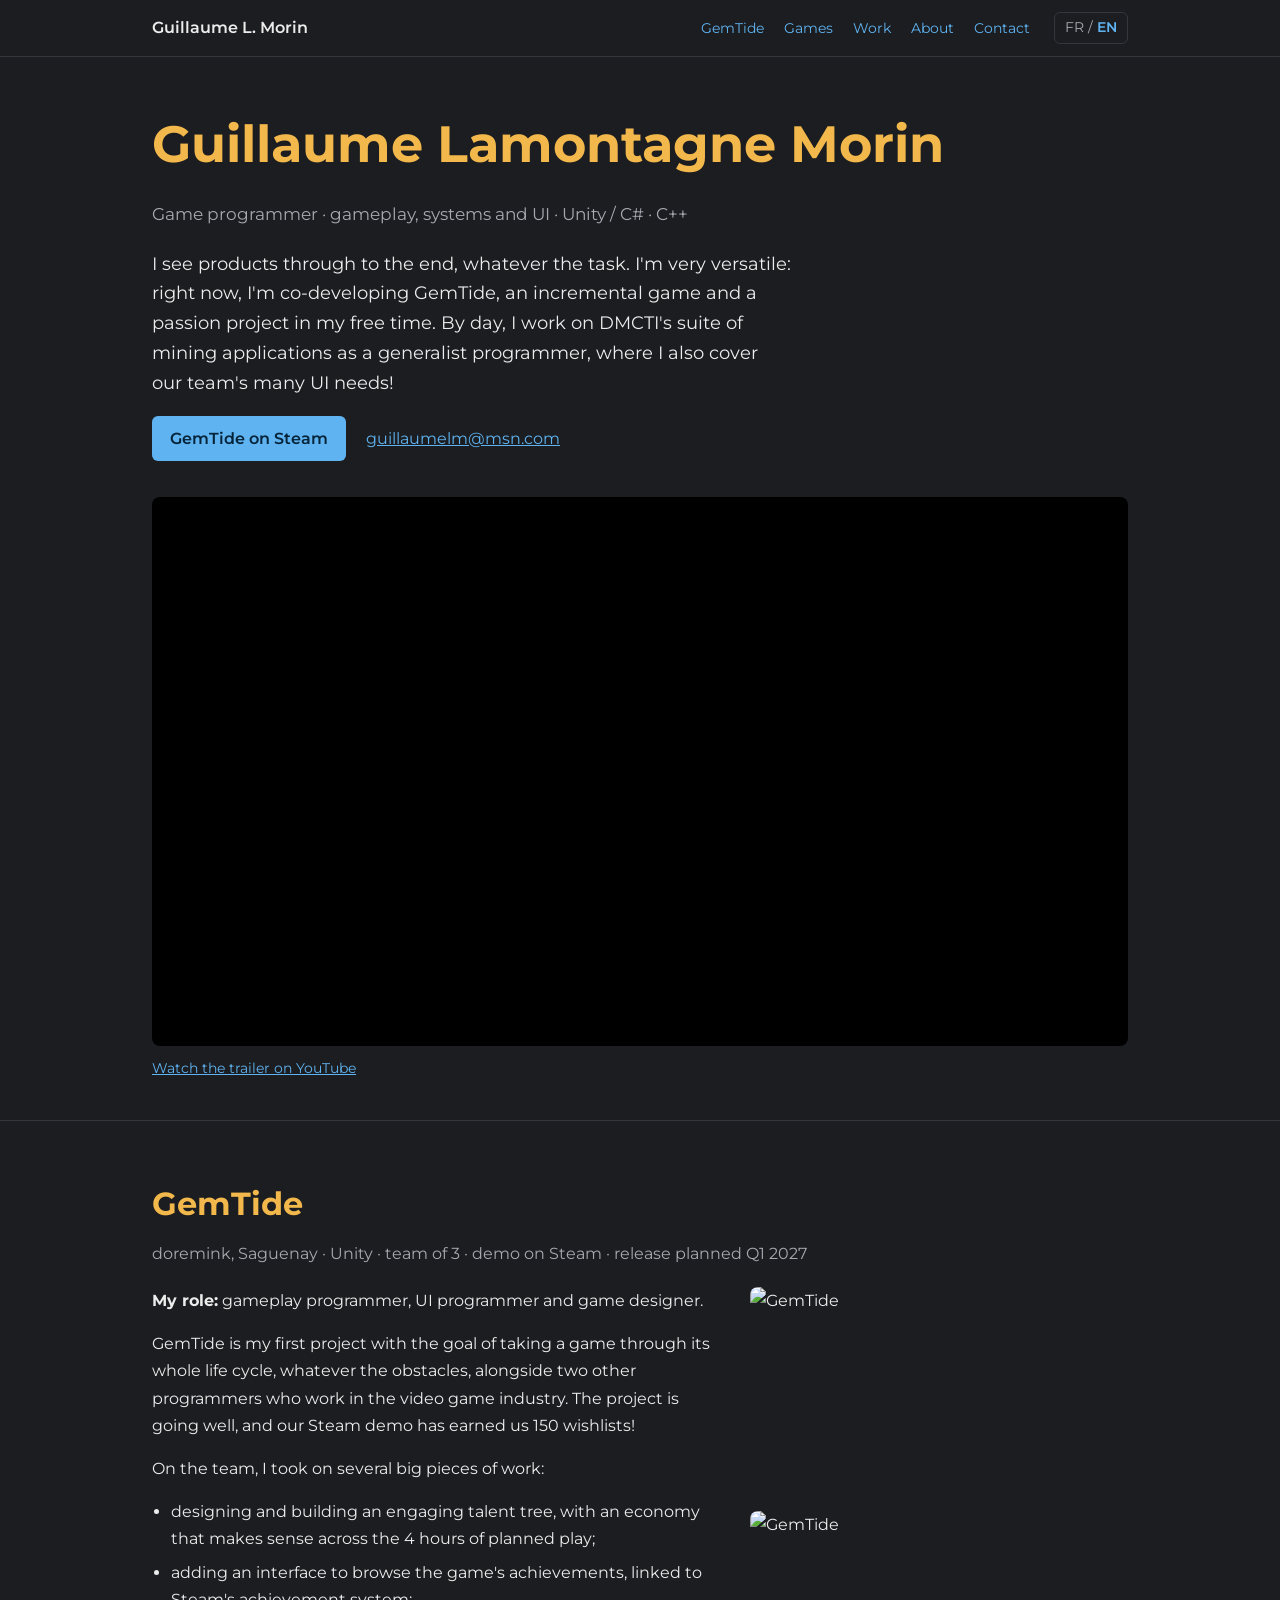
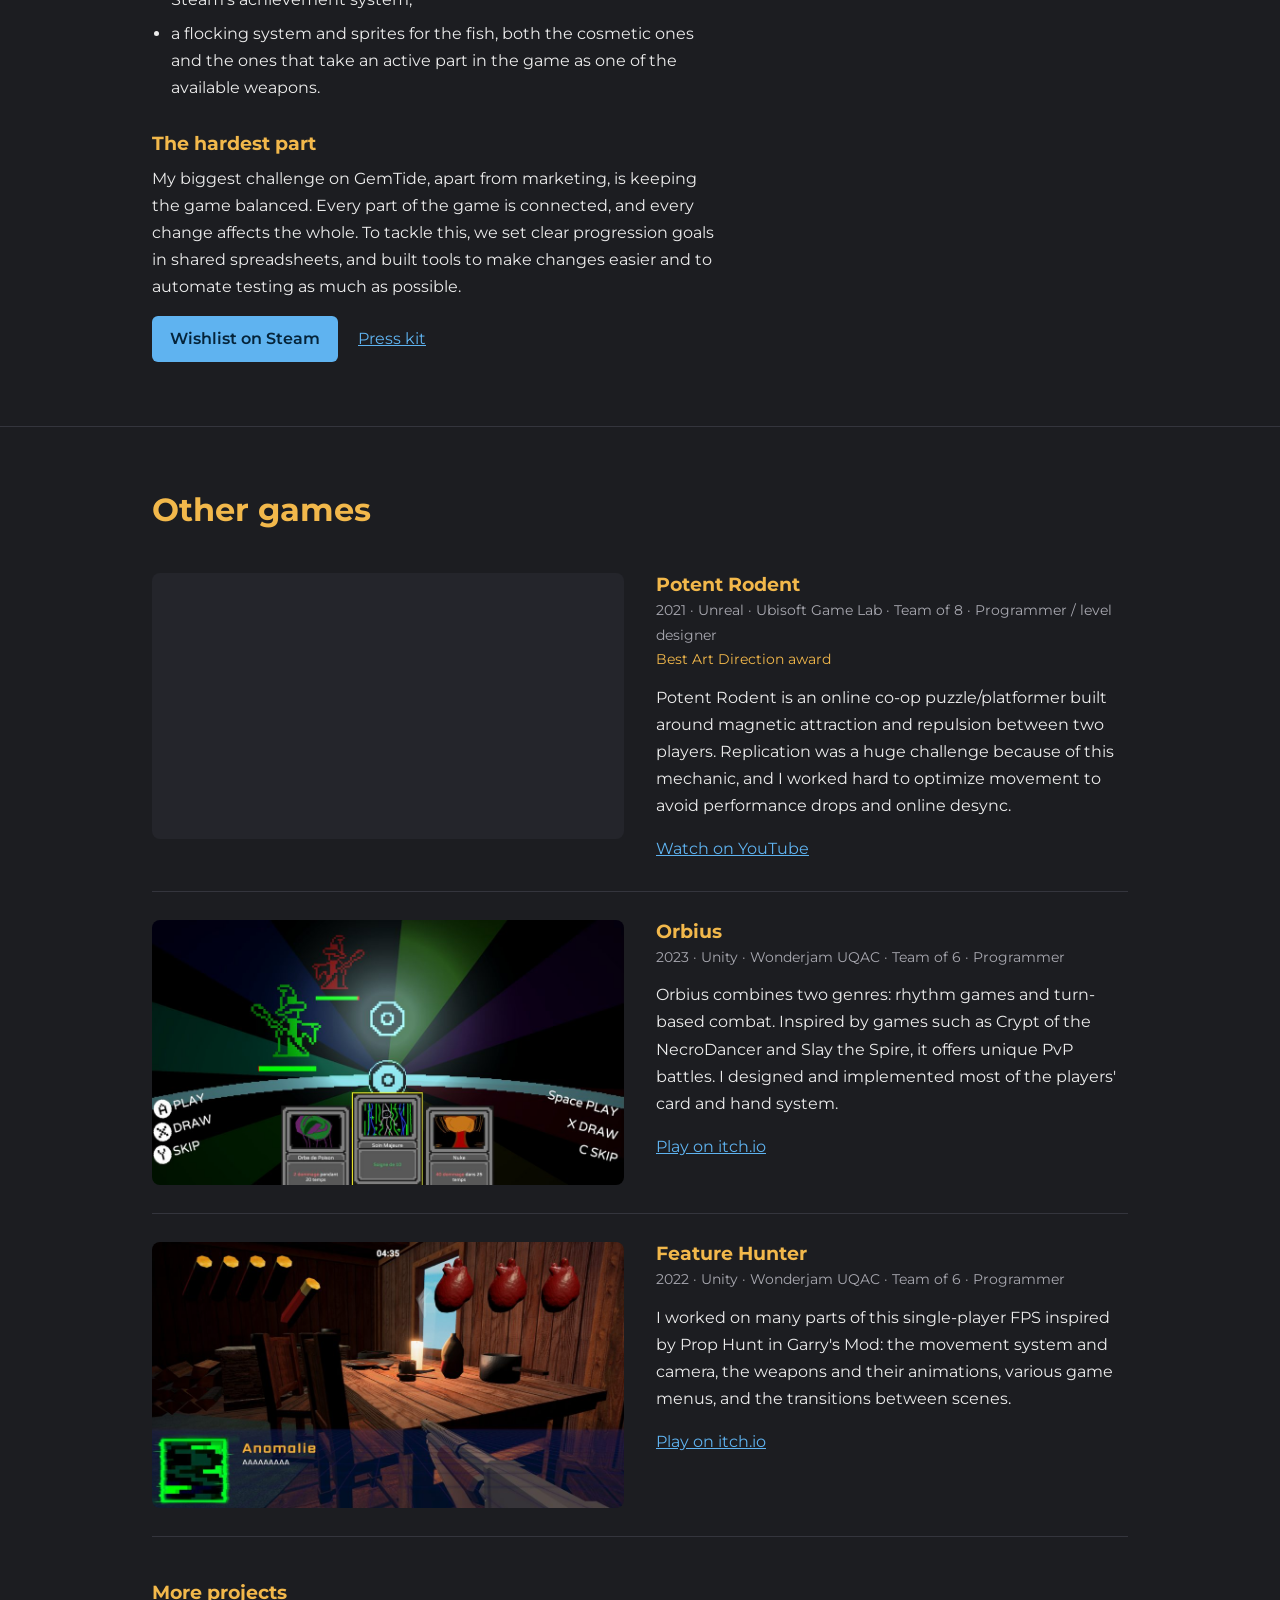
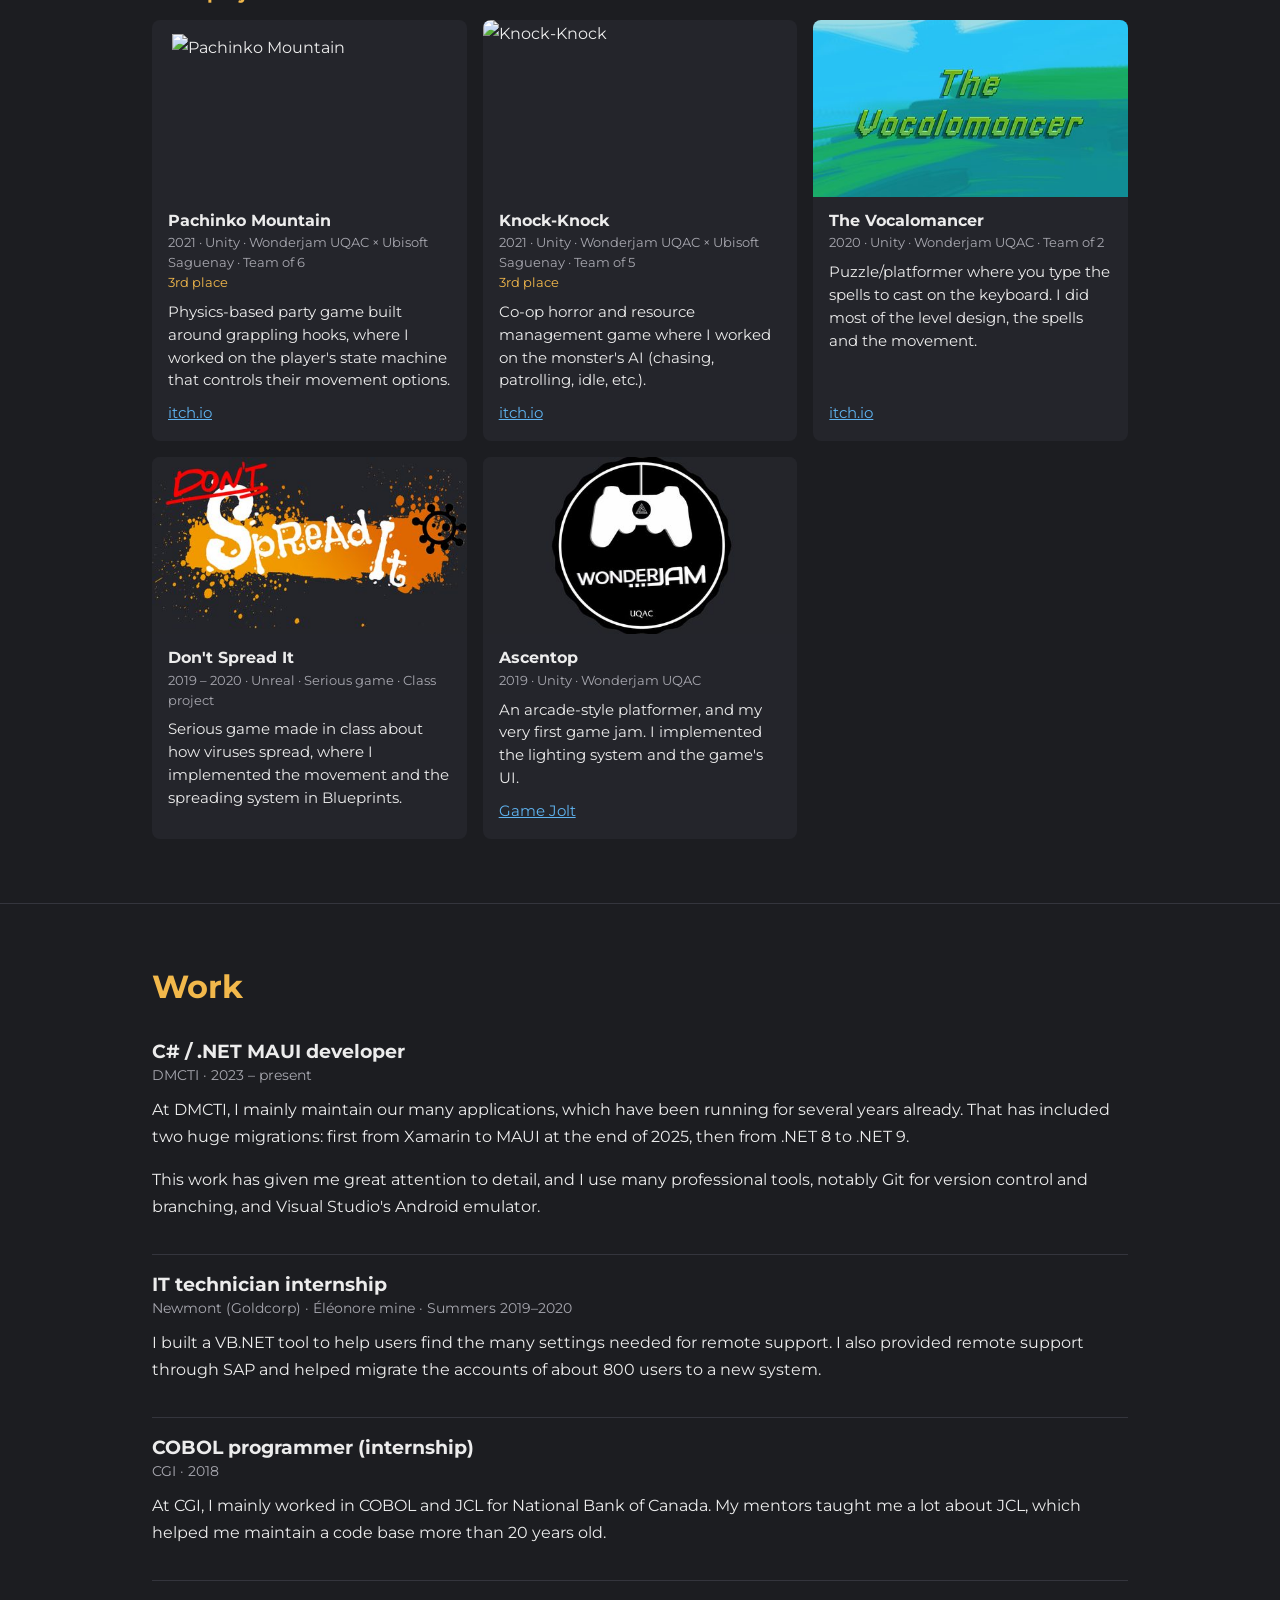
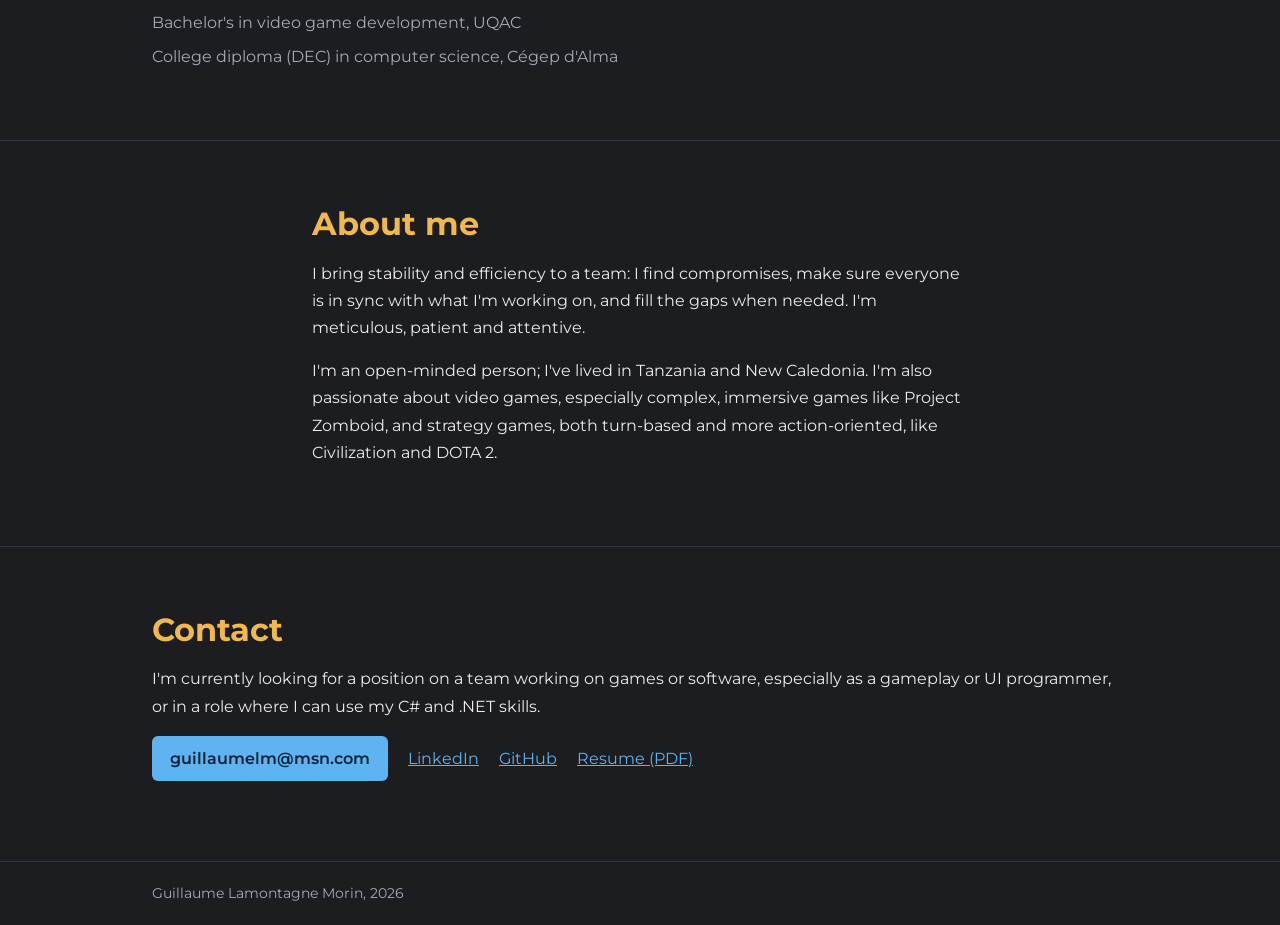
==== commit c5992e25: "Shortened most texts, prioritized 3 main games. Rewrote most paragraphs to be shorter and more preci" ====
--- a/index.html
+++ b/index.html
@@ -11,8 +11,8 @@
   <link rel="preconnect" href="https://fonts.googleapis.com" />
   <link rel="preconnect" href="https://fonts.gstatic.com" crossorigin />
   <link rel="stylesheet" href="https://fonts.googleapis.com/css2?family=Montserrat:wght@400;600;700&display=swap" />
-  <link rel="stylesheet" href="css/style.css" />
-  <script src="js/main.js"></script>
+  <link rel="stylesheet" href="css/style.css?v=2" />
+  <script src="js/main.js?v=2"></script>
 </head>
 <body>
 
@@ -51,10 +51,8 @@
       </p>
 
       <!-- Worksheet Q1 -->
-      <p class="intro__text" data-l="fr">Je m'occupe d'amener un produit à terme, peu importe la tâche. Je suis très polyvalent&nbsp;: en ce moment, je co-développe GemTide, un jeu incrémental avec plusieurs systèmes complexes que j'ai personnellement aidé à conceptualiser, implémenter et itérer grâce aux retours de nos usagers. On n'est que trois, donc je m'occupe même en partie du marketing!</p>
-      <p class="intro__text" data-l="fr">De jour, je travaille sur la suite d'applications minières de DMCTI en tant que programmeur généraliste, principalement en charge de tous les aspects de l'interface, de la stabilité de l'application autant sur Windows que sur Android, et de l'ajout de nouvelles fonctionnalités.</p>
-      <p class="intro__text" data-l="en">I see products through to the end, whatever the task. I'm very versatile: right now, I'm co-developing GemTide, an incremental game with several complex systems that I personally helped design, implement and iterate on based on our players' feedback. There are only three of us, so I even handle part of the marketing!</p>
-      <p class="intro__text" data-l="en">By day, I work on DMCTI's suite of mining applications as a generalist programmer, mainly in charge of everything UI, keeping the app stable on both Windows and Android, and adding new features.</p>
+      <p class="intro__text" data-l="fr">Je m'occupe d'amener un produit à terme, peu importe la tâche. Je suis très polyvalent&nbsp;: en ce moment, je co-développe GemTide, un jeu incrémental et un projet de passion dans mes temps libres. De jour, je travaille sur la suite d'applications minières de DMCTI en tant que programmeur généraliste, où je comble aussi les nombreux besoins UI de notre équipe!</p>
+      <p class="intro__text" data-l="en">I see products through to the end, whatever the task. I'm very versatile: right now, I'm co-developing GemTide, an incremental game and a passion project in my free time. By day, I work on DMCTI's suite of mining applications as a generalist programmer, where I also cover our team's many UI needs!</p>
 
       <div class="actions">
         <a class="button" href="https://store.steampowered.com/app/4770100/Gemtide/" target="_blank" rel="noopener">
@@ -98,10 +96,8 @@
           </p>
 
           <!-- Worksheet Q2 -->
-          <p data-l="fr">J'ai commencé ce projet dans l'optique d'enfin mener ma vision et mes efforts à terme, peu importe les obstacles imprévus que comportent la création et la publication d'un jeu, aux côtés de deux personnes à qui je sais que je peux facilement faire confiance.</p>
-          <p data-l="fr">Avec plusieurs versions bêta publiées sur Steam et une campagne de marketing qui nous a apporté 150 wishlists jusqu'ici, c'est un projet encore en cours dont je suis déjà fier!</p>
-          <p data-l="en">I started this project to finally see my vision and my efforts through to the end, whatever unexpected obstacles making and publishing a game might bring, alongside two people I know I can easily trust.</p>
-          <p data-l="en">With several beta versions released on Steam and a marketing campaign that has brought in 150 wishlists so far, it's still a work in progress, and one I'm already proud of!</p>
+          <p data-l="fr">GemTide est mon premier projet avec comme but d'amener un jeu jusqu'au bout de son cycle de vie, peu importe les obstacles, aux côtés de deux autres programmeurs travaillant dans l'industrie du jeu vidéo. Le projet avance bien, et on a 150 wishlists grâce à notre démo Steam!</p>
+          <p data-l="en">GemTide is my first project with the goal of taking a game through its whole life cycle, whatever the obstacles, alongside two other programmers who work in the video game industry. The project is going well, and our Steam demo has earned us 150 wishlists!</p>
 
           <!-- Worksheet Q3 -->
           <p data-l="fr">Au sein de l'équipe, j'ai été en charge de plusieurs grands chantiers&nbsp;:</p>
@@ -110,19 +106,17 @@
             <li>l'ajout d'une interface pour accéder aux succès du jeu, liée au système de succès Steam;</li>
             <li>un système de flocking et les sprites des poissons, autant ceux qui sont cosmétiques que ceux qui participent activement au jeu comme l'une des armes disponibles.</li>
           </ul>
-          <p data-l="fr">Et bien plus! On s'entraide quand on peut, on utilise Trello pour gérer les tâches, et on fait des meetings régulièrement pour s'assurer du bon cours du projet.</p>
           <p data-l="en">On the team, I took on several big pieces of work:</p>
           <ul data-l="en">
             <li>designing and building an engaging talent tree, with an economy that makes sense across the 4 hours of planned play;</li>
             <li>adding an interface to browse the game's achievements, linked to Steam's achievement system;</li>
             <li>a flocking system and sprites for the fish, both the cosmetic ones and the ones that take an active part in the game as one of the available weapons.</li>
           </ul>
-          <p data-l="en">And much more! We help each other out when we can, use Trello to manage tasks, and hold regular meetings to make sure the project stays on track.</p>
 
           <!-- Worksheet Q4 -->
           <h3><span data-l="fr">Le plus difficile</span><span data-l="en">The hardest part</span></h3>
-          <p data-l="fr">La plus grande difficulté dans GemTide, outre le marketing qu'on a dû apprendre sur le tas, est le maintien de l'équilibrage du jeu. Chaque système ajouté, chaque modification touchant à l'équilibrage, doit être fait avec une grande attention au détail et en ayant conscience de ce qui est disponible dans toutes les sphères du jeu.</p>
-          <p data-l="en">The biggest challenge in GemTide, apart from the marketing we had to learn on the fly, is keeping the game balanced. Every system we add, every change that touches the balance, has to be made with great attention to detail and with an awareness of what's available in every part of the game.</p>
+          <p data-l="fr">La plus grande difficulté dans GemTide pour moi, outre le marketing, est le maintien de l'équilibrage du jeu. Chaque partie du jeu est liée, et chaque modification change le tout. Pour pallier cet enjeu, on a mis des buts de progression clairs dans des feuilles de calcul partagées, et développé des outils pour faciliter les modifications et automatiser les tests le plus possible.</p>
+          <p data-l="en">My biggest challenge on GemTide, apart from marketing, is keeping the game balanced. Every part of the game is connected, and every change affects the whole. To tackle this, we set clear progression goals in shared spreadsheets, and built tools to make changes easier and to automate testing as much as possible.</p>
 
           <div class="actions">
             <a class="button" href="https://store.steampowered.com/app/4770100/Gemtide/" target="_blank" rel="noopener">
@@ -143,98 +137,102 @@
   </section>
 
   <!-- ========== OTHER GAMES ==========
-       Descriptions below are from the original site (typos fixed only). -->
+       Three featured games (big), then smaller projects as compact cards. -->
   <section id="games">
     <div class="wrap">
       <h2><span data-l="fr">Autres jeux</span><span data-l="en">Other games</span></h2>
 
-      <article class="project">
-        <div class="project__media"><img src="img/orbius_logo.png" alt="Orbius" loading="lazy" /></div>
+      <article class="project project--featured">
+        <div class="project__media video">
+          <iframe src="https://www.youtube-nocookie.com/embed/p4Gh7OLgYhg?rel=0" title="Potent Rodent"
+                  loading="lazy" referrerpolicy="strict-origin-when-cross-origin"
+                  allow="encrypted-media; picture-in-picture; fullscreen" allowfullscreen></iframe>
+        </div>
+        <div>
+          <h3>Potent Rodent</h3>
+          <p class="project__meta">2021 · Unreal · Ubisoft Game Lab · <span data-l="fr">Équipe de 8</span><span data-l="en">Team of 8</span> · <span data-l="fr">Programmeur / level designer</span><span data-l="en">Programmer / level designer</span><br>
+            <span class="award"><span data-l="fr">Prix de la meilleure direction artistique</span><span data-l="en">Best Art Direction award</span></span></p>
+          <p data-l="fr">Potent Rodent est un jeu de puzzle/plateforme coopératif en ligne basé sur l'attraction et la répulsion magnétique entre deux joueurs. La réplication a été un énorme défi en raison de cette mécanique, et j'ai dû travailler fort pour optimiser le mouvement afin d'éviter les baisses de performance et la désynchronisation en ligne.</p>
+          <p data-l="en">Potent Rodent is an online co-op puzzle/platformer built around magnetic attraction and repulsion between two players. Replication was a huge challenge because of this mechanic, and I worked hard to optimize movement to avoid performance drops and online desync.</p>
+          <a href="https://www.youtube.com/watch?v=p4Gh7OLgYhg" target="_blank" rel="noopener"><span data-l="fr">Voir sur YouTube</span><span data-l="en">Watch on YouTube</span></a>
+        </div>
+      </article>
+
+      <article class="project project--featured">
+        <div class="project__media"><img src="img/orbius.jpg" alt="Orbius" loading="lazy" /></div>
         <div>
           <h3>Orbius</h3>
-          <p class="project__meta">2023 · Unity · Wonderjam UQAC · <span data-l="fr">Programmeur</span><span data-l="en">Programmer</span></p>
-          <p data-l="fr">Orbius est un jeu combinant des genres assez uniques&nbsp;: le jeu de rythme et le combat tour par tour. Inspiré de jeux tels que Crypt of the NecroDancer et Slay the Spire, c'est un jeu multijoueur où un groupe de mages se bat en lançant des sortilèges un à un. J'ai créé la majorité du système de cartes et de main des joueurs, entre autres.</p>
-          <p data-l="en">Orbius is a game combining two unlikely genres: rhythm games and turn-based, multiplayer combat. Inspired by games such as Crypt of the NecroDancer and Slay the Spire, it's a game where mages must fight each other by casting spells one after the other. My main contribution was creating most of the hand and card management systems.</p>
+          <p class="project__meta">2023 · Unity · Wonderjam UQAC · <span data-l="fr">Équipe de 6</span><span data-l="en">Team of 6</span> · <span data-l="fr">Programmeur</span><span data-l="en">Programmer</span></p>
+          <p data-l="fr">Orbius est un jeu combinant deux genres&nbsp;: le jeu de rythme et le combat tour par tour. Inspiré de jeux tels que Crypt of the NecroDancer et Slay the Spire, il propose des combats PvP uniques. J'ai conçu et implémenté la majorité du système de cartes et de main des joueurs.</p>
+          <p data-l="en">Orbius combines two genres: rhythm games and turn-based combat. Inspired by games such as Crypt of the NecroDancer and Slay the Spire, it offers unique PvP battles. I designed and implemented most of the players' card and hand system.</p>
           <a href="https://choccymilk.itch.io/orbius" target="_blank" rel="noopener"><span data-l="fr">Jouer sur itch.io</span><span data-l="en">Play on itch.io</span></a>
         </div>
       </article>
 
-      <article class="project">
-        <div class="project__media"><img src="img/feature_hunter_logo.png" alt="Feature Hunter" loading="lazy" /></div>
+      <article class="project project--featured">
+        <div class="project__media"><img src="img/feature_hunter.jpg" alt="Feature Hunter" loading="lazy" /></div>
         <div>
           <h3>Feature Hunter</h3>
-          <p class="project__meta">2022 · Unity · Wonderjam UQAC · <span data-l="fr">Programmeur</span><span data-l="en">Programmer</span></p>
-          <p data-l="fr">Feature Hunter a été créé lors du Wonderjam UQAC de l'automne 2022. J'ai participé à beaucoup d'aspects du jeu&nbsp;: le système d'entrées utilisateur, le système d'armes ainsi que leurs animations, divers menus de jeu et un manager de scènes. Évidemment, j'ai aussi beaucoup aidé l'équipe à corriger d'innombrables bugs créés et découverts lors du game jam.</p>
-          <p data-l="en">Feature Hunter was made during UQAC's autumn Wonderjam of 2022. I worked on several diverse systems for this game: all player inputs were implemented and handled by code I made, I played a good part in implementing the weapon system along with some of the animations related to it, and made several menus and the game manager, which interacted with both said menus and level transitions. I also worked on numerous bugs which either myself or others in the team encountered during the project.</p>
+          <p class="project__meta">2022 · Unity · Wonderjam UQAC · <span data-l="fr">Équipe de 6</span><span data-l="en">Team of 6</span> · <span data-l="fr">Programmeur</span><span data-l="en">Programmer</span></p>
+          <p data-l="fr">J'ai participé à beaucoup d'aspects de ce FPS solo inspiré de Prop Hunt sur GMod&nbsp;: le système de mouvement et la caméra, les armes ainsi que leurs animations, divers menus de jeu et la transition entre les scènes.</p>
+          <p data-l="en">I worked on many parts of this single-player FPS inspired by Prop Hunt in Garry's Mod: the movement system and camera, the weapons and their animations, various game menus, and the transitions between scenes.</p>
           <a href="https://choccymilk.itch.io/feature-hunter" target="_blank" rel="noopener"><span data-l="fr">Jouer sur itch.io</span><span data-l="en">Play on itch.io</span></a>
         </div>
       </article>
 
-      <article class="project">
-        <div class="project__media logo"><img src="img/potent_rodent_logo.png" alt="Potent Rodent" loading="lazy" /></div>
-        <div>
-          <h3>Potent Rodent</h3>
-          <p class="project__meta">2021 · Unreal · Ubisoft Game Lab · <span data-l="fr">Programmeur / level designer</span><span data-l="en">Programmer / level designer</span><br>
-            <span class="award"><span data-l="fr">Prix de la meilleure direction artistique</span><span data-l="en">Best Art Direction award</span></span></p>
-          <p data-l="fr">Potent Rodent est le jeu que mon équipe et moi avons créé lors du concours Ubisoft 2021. C'est un jeu en ligne coopératif basé sur l'attraction et la répulsion magnétique entre les deux joueurs, ce qui a nécessité beaucoup de temps à configurer en ligne. J'ai supporté mes coéquipiers dans la plupart des systèmes, surtout pour le mouvement et les états d'attraction. Je suis aussi plutôt fier de mon aide apportée au côté level design du jeu.</p>
-          <p data-l="en">Potent Rodent is the game that my team and I made during the Ubisoft Game Lab Competition of 2021. It's an online, cooperative game based on the magnetic attraction and repulsion between two players. This needed a LOT of time due to the massive endeavour that the online replication of these magnetic forces turned out to be, but I'm quite proud of the final project in the end. I'm also very proud of the help I gave with the game's general level design, despite it not being my main role in the team.</p>
-          <a href="https://www.youtube.com/watch?v=p4Gh7OLgYhg" target="_blank" rel="noopener"><span data-l="fr">Voir la vidéo</span><span data-l="en">Watch the video</span></a>
-        </div>
-      </article>
-
-      <article class="project">
-        <div class="project__media logo"><img src="img/pachinko_logo.png" alt="Pachinko Mountain" loading="lazy" /></div>
-        <div>
-          <h3>Pachinko Mountain</h3>
-          <p class="project__meta">2021 · Unity · Game jam · <span data-l="fr">Programmeur</span><span data-l="en">Programmer</span></p>
-          <p data-l="fr">Pachinko Mountain est un party game basé sur la physique où les joueurs doivent monter au travers de divers environnements à l'aide de leurs grappins et des éléments dans l'environnement. J'ai travaillé en grande partie sur le mouvement des joueurs avec le nouveau système d'input de Unity et sur la mécanique de grappin du jeu. Le personnage fonctionne aussi avec une state machine pour permettre la gestion de tous ses états possibles. J'ai aussi aidé à l'intégration des sons, et travaillé sur le design de deux des quatre niveaux du jeu.</p>
-          <p data-l="en">Pachinko Mountain is a physics-based party game where 1–4 players must climb up through levels and go past various obstacles in order to be the first to reach the top, with the help of their grapples. I mostly used Unity's somewhat new input system to handle the player's movements, along with the grapple's effect on the player. The player character works through a state machine handling what state it can be left in, and I also did a lot of various small tweaks and helped with sound integration and level design on half of the levels.</p>
-          <a href="https://choccymilk.itch.io/pachinko-mountain" target="_blank" rel="noopener"><span data-l="fr">Jouer sur itch.io</span><span data-l="en">Play on itch.io</span></a>
-        </div>
-      </article>
-
-      <article class="project">
-        <div class="project__media logo"><img src="img/knock-knock_logo.png" alt="Knock-Knock" loading="lazy" /></div>
-        <div>
-          <h3>Knock-Knock</h3>
-          <p class="project__meta">2021 · Unity · <span data-l="fr">Programmeur</span><span data-l="en">Programmer</span></p>
-          <p data-l="fr">Knock-Knock est un jeu d'horreur et de survie dans lequel deux joueurs doivent s'enfuir d'un monstre. J'ai contribué à l'éclairage du jeu et à certains autres systèmes évoluant selon le temps écoulé, ainsi qu'à l'IA du monstre, gérée par une state machine.</p>
-          <p data-l="en">Knock-Knock is a horror/survival game where two players must survive a night in a house with a roaming monster and limited resources. I contributed to the game's lighting and implemented most systems that change according to the time passed. I also did a lot of work on the monster's AI, which works with the help of a basic state machine.</p>
-          <a href="https://ballondeplage.itch.io/knock-knock" target="_blank" rel="noopener"><span data-l="fr">Jouer sur itch.io</span><span data-l="en">Play on itch.io</span></a>
-        </div>
-      </article>
-
-      <article class="project">
-        <div class="project__media"><img src="img/vocalomancer_logo.png" alt="The Vocalomancer" loading="lazy" /></div>
-        <div>
-          <h3>The Vocalomancer</h3>
-          <p class="project__meta">2020 · Unity · Wonderjam UQAC · <span data-l="fr">Programmeur / level designer</span><span data-l="en">Programmer / level designer</span></p>
-          <p data-l="fr">Un jeu de puzzle/plateforme, entrée au Wonderjam UQAC de l'automne 2020, fait à deux, basé sur la synthèse vocale et les commandes entrées par le joueur. Je me suis occupé en grande partie du mouvement, de certaines commandes et de la plupart du level design.</p>
-          <p data-l="en">A puzzle/platforming entry in the Autumn Wonderjam of 2020, made in a team of two, based on text-to-speech commands entered by the player. I did most of the game's movement code, most of the level design and creation, and a few of the spells the player can cast.</p>
-          <a href="https://julienbil.itch.io/the-vocalomancer" target="_blank" rel="noopener"><span data-l="fr">Jouer sur itch.io</span><span data-l="en">Play on itch.io</span></a>
-        </div>
-      </article>
-
-      <article class="project">
-        <div class="project__media"><img src="img/dsp_logo.png" alt="Don't Spread It" loading="lazy" /></div>
-        <div>
-          <h3>Don't Spread It</h3>
-          <p class="project__meta">2019 – 2020 · Unity · <span data-l="fr">Jeu sérieux</span><span data-l="en">Serious game</span> · <span data-l="fr">Programmeur</span><span data-l="en">Programmer</span></p>
-          <p data-l="fr">Ma première expérience de création de jeu vidéo en groupe est ce jeu sérieux où le joueur doit magasiner dans un centre commercial tout en évitant les passants, visant à sensibiliser les joueurs à la propagation de virus dans les lieux publics. J'ai personnellement travaillé sur le système permettant la propagation de ce virus entre le joueur, les personnages non joueurs et d'autres points d'intérêt, ainsi que sur le mouvement du joueur.</p>
-          <p data-l="en">This was my first experience working in a group to create a serious video game, made to raise awareness of how viruses spread in crowded places. The player collects items through a shopping mall, then gets a detailed recap of who ultimately got infected, and what portion of that was due to the player. I mostly worked on the infection mechanics between NPCs, the player and other points of interest, plus some of the player movement and interaction bindings.</p>
-        </div>
-      </article>
-
-      <article class="project">
-        <div class="project__media"><img src="img/wonderjam_logo.png" alt="Ascentop" loading="lazy" /></div>
-        <div>
-          <h3>Ascentop</h3>
-          <p class="project__meta">2019 · Unity · Wonderjam UQAC · <span data-l="fr">Programmeur</span><span data-l="en">Programmer</span></p>
-          <p data-l="fr">Ascentop fut mon tout premier game jam, au Wonderjam de l'hiver 2019. J'ai travaillé sur l'interface, le système de power-ups et les torches qui ont une intensité dynamique et réagissent à l'eau.</p>
-          <p data-l="en">The very first game jam game I ever made, for the Winter Wonderjam of 2019 at UQAC. I worked on the game's UI, its power-up system, and the dynamic torch props in the background that react to the water.</p>
-          <a href="https://gamejolt.com/games/ascentop/400376" target="_blank" rel="noopener"><span data-l="fr">Jouer sur Game Jolt</span><span data-l="en">Play on Game Jolt</span></a>
-        </div>
-      </article>
+      <!-- Smaller projects: one line each. -->
+      <h3 class="minis__title"><span data-l="fr">Autres projets</span><span data-l="en">More projects</span></h3>
+      <div class="minis">
+        <article class="mini">
+          <img class="contain" src="img/pachinko_logo.png" alt="Pachinko Mountain" loading="lazy" />
+          <div class="mini__body">
+            <h4>Pachinko Mountain</h4>
+            <p class="project__meta">2021 · Unity · Wonderjam UQAC × Ubisoft Saguenay · <span data-l="fr">Équipe de 6</span><span data-l="en">Team of 6</span><br><span class="award"><span data-l="fr">3e place</span><span data-l="en">3rd place</span></span></p>
+            <p data-l="fr">Party game basé sur la physique des grappins, où j'ai travaillé sur la state machine du joueur qui contrôle ses options de mouvement.</p>
+            <p data-l="en">Physics-based party game built around grappling hooks, where I worked on the player's state machine that controls their movement options.</p>
+            <a href="https://choccymilk.itch.io/pachinko-mountain" target="_blank" rel="noopener">itch.io</a>
+          </div>
+        </article>
+        <article class="mini">
+          <img src="img/knock-knock_logo.png" alt="Knock-Knock" loading="lazy" />
+          <div class="mini__body">
+            <h4>Knock-Knock</h4>
+            <p class="project__meta">2021 · Unity · Wonderjam UQAC × Ubisoft Saguenay · <span data-l="fr">Équipe de 5</span><span data-l="en">Team of 5</span><br><span class="award"><span data-l="fr">3e place</span><span data-l="en">3rd place</span></span></p>
+            <p data-l="fr">Jeu coopératif d'horreur et de gestion de ressources dans lequel j'ai travaillé sur l'IA du monstre (poursuite, patrouille, inactif, etc.).</p>
+            <p data-l="en">Co-op horror and resource management game where I worked on the monster's AI (chasing, patrolling, idle, etc.).</p>
+            <a href="https://ballondeplage.itch.io/knock-knock" target="_blank" rel="noopener">itch.io</a>
+          </div>
+        </article>
+        <article class="mini">
+          <img src="img/vocalomancer.jpg" alt="The Vocalomancer" loading="lazy" />
+          <div class="mini__body">
+            <h4>The Vocalomancer</h4>
+            <p class="project__meta">2020 · Unity · Wonderjam UQAC · <span data-l="fr">Équipe de 2</span><span data-l="en">Team of 2</span></p>
+            <p data-l="fr">Jeu de puzzle/plateforme avec entrée au clavier pour écrire les sorts à utiliser. J'ai fait la plupart du design de niveaux, des sorts et du mouvement.</p>
+            <p data-l="en">Puzzle/platformer where you type the spells to cast on the keyboard. I did most of the level design, the spells and the movement.</p>
+            <a href="https://julienbil.itch.io/the-vocalomancer" target="_blank" rel="noopener">itch.io</a>
+          </div>
+        </article>
+        <article class="mini">
+          <img src="img/dsp.jpg" alt="Don't Spread It" loading="lazy" />
+          <div class="mini__body">
+            <h4>Don't Spread It</h4>
+            <p class="project__meta">2019 – 2020 · Unreal · <span data-l="fr">Jeu sérieux</span><span data-l="en">Serious game</span> · <span data-l="fr">Projet de classe</span><span data-l="en">Class project</span></p>
+            <p data-l="fr">Jeu sérieux fait en classe sur la propagation des virus, où j'ai implémenté le mouvement et le système de propagation en Blueprints.</p>
+            <p data-l="en">Serious game made in class about how viruses spread, where I implemented the movement and the spreading system in Blueprints.</p>
+          </div>
+        </article>
+        <article class="mini">
+          <img src="img/wonderjam.jpg" alt="Ascentop" loading="lazy" />
+          <div class="mini__body">
+            <h4>Ascentop</h4>
+            <p class="project__meta">2019 · Unity · Wonderjam UQAC</p>
+            <p data-l="fr">Un platformer de style arcade, et mon tout premier game jam. J'ai implémenté le système d'éclairage et l'interface du jeu.</p>
+            <p data-l="en">An arcade-style platformer, and my very first game jam. I implemented the lighting system and the game's UI.</p>
+            <a href="https://gamejolt.com/games/ascentop/400376" target="_blank" rel="noopener">Game Jolt</a>
+          </div>
+        </article>
+      </div>
     </div>
   </section>
 
@@ -254,17 +252,17 @@
       </div>
 
       <div class="job">
-        <h3><span data-l="fr">Technicien informatique</span><span data-l="en">IT technician</span></h3>
-        <p class="job__meta">Newmont (Goldcorp) · <span data-l="fr">Mine Éléonore</span><span data-l="en">Éléonore mine</span> · 2019 – 2020</p>
-        <p data-l="fr">J'ai travaillé avec un système de backlog complexe pour gérer les besoins d'un site minier d'environ 800 personnes, dans une équipe de 5 techniciens. Ces tâches allaient des plus simples, telles que l'installation d'imprimantes sur le réseau minier et le reformatage d'ordinateurs, à des tâches bien plus complexes comme l'assistance, sur plusieurs semaines, à la migration de tous les comptes usagers du site vers un nouveau système.</p>
-        <p data-l="en">I worked with a complex backlog system to manage the needs of around 800 employees on the Éléonore mining site, in a team of about 5 people working closely together, constantly adapting to new and unique requests. Tasks ranged from configuring printers on the mine's network and reformatting unused computers to assisting users throughout a site-wide account migration.</p>
+        <h3><span data-l="fr">Stage de technicien informatique</span><span data-l="en">IT technician internship</span></h3>
+        <p class="job__meta">Newmont (Goldcorp) · <span data-l="fr">Mine Éléonore</span><span data-l="en">Éléonore mine</span> · <span data-l="fr">Étés 2019-2020</span><span data-l="en">Summers 2019–2020</span></p>
+        <p data-l="fr">J'ai créé un outil VB.NET pour aider les usagers à identifier de nombreux paramètres utiles au support à distance. J'ai aussi fait du support à distance via SAP et aidé à la migration des comptes d'environ 800 usagers vers un nouveau système.</p>
+        <p data-l="en">I built a VB.NET tool to help users find the many settings needed for remote support. I also provided remote support through SAP and helped migrate the accounts of about 800 users to a new system.</p>
       </div>
 
       <div class="job">
-        <h3><span data-l="fr">Programmeur (stage)</span><span data-l="en">Programmer (internship)</span></h3>
+        <h3><span data-l="fr">Programmeur COBOL (stage)</span><span data-l="en">COBOL programmer (internship)</span></h3>
         <p class="job__meta">CGI · 2018</p>
-        <p data-l="fr">À CGI, mon premier stage, durant ma dernière session de cégep en informatique, j'ai principalement travaillé en COBOL et en JCL pour la Banque Nationale. Ce fut une expérience de travail intéressante et très corporative, malgré le fait que ces anciens langages étaient difficiles à utiliser.</p>
-        <p data-l="en">CGI was my first internship in programming. I worked mostly in COBOL and learnt JCL on the fly to work on routine programs for the National Bank of Canada. It was a very interesting experience to adapt to older technology in order to maintain an equally old code base.</p>
+        <p data-l="fr">À CGI, j'ai principalement travaillé en COBOL et en JCL pour la Banque Nationale. J'ai beaucoup appris sur le JCL grâce à mes mentors, pour aider à maintenir une base de code vieille de plus de 20 ans.</p>
+        <p data-l="en">At CGI, I mainly worked in COBOL and JCL for National Bank of Canada. My mentors taught me a lot about JCL, which helped me maintain a code base more than 20 years old.</p>
       </div>
 
       <div class="school">
@@ -279,12 +277,10 @@
     <div class="wrap about">
       <h2><span data-l="fr">À propos</span><span data-l="en">About me</span></h2>
       <!-- Worksheet Q6 -->
-      <p data-l="fr">J'ai tendance à amener de la stabilité au sein d'une équipe&nbsp;: trouver des compromis, m'assurer que tout le monde est coordonné avec ce que j'entreprends, et combler les trous au besoin, autant lors des nombreux game jams auxquels j'ai participé que chez Doremink. Je suis minutieux, patient et attentif.</p>
-      <p data-l="en">I tend to bring stability to a team: finding compromises, making sure everyone is in sync with what I'm working on, and filling the gaps when needed, both at the many game jams I've taken part in and at Doremink. I'm meticulous, patient and attentive.</p>
-      <p data-l="fr">Après avoir voyagé à travers le monde lors de mon enfance, notamment en Tanzanie et en Nouvelle-Calédonie, je suis bilingue (écrit et parlé), habitué au changement et ouvert d'esprit!</p>
-      <p data-l="en">After travelling a lot in my childhood, most notably to Tanzania and New Caledonia, I consider myself bilingual, both written and spoken. I'm used to change and open-minded!</p>
-      <p data-l="fr">Je suis passionné par les jeux de stratégie, mais aussi un grand fan de roguelikes et de TCG. J'ai aussi un faible pour les jeux de rôle, plus précisément pour le worldbuilding, et les jeux qui y prêtent attention, tels que Donjons et Dragons.</p>
-      <p data-l="en">I'm passionate about strategy games, but also a big fan of roguelikes and TCGs. I also have a weak spot for role-playing games, most precisely for the worldbuilding, and games that give a lot of attention to the environment and story, such as Dungeons and Dragons.</p>
+      <p data-l="fr">J'amène la stabilité et l'efficacité au sein d'une équipe&nbsp;: je trouve des compromis, je m'assure que tout le monde est coordonné avec ce que j'entreprends, et je comble les trous au besoin. Je suis minutieux, patient et attentif.</p>
+      <p data-l="en">I bring stability and efficiency to a team: I find compromises, make sure everyone is in sync with what I'm working on, and fill the gaps when needed. I'm meticulous, patient and attentive.</p>
+      <p data-l="fr">Je suis une personne ouverte d'esprit; j'ai vécu en Tanzanie et en Nouvelle-Calédonie. Je suis aussi passionné de jeux vidéo, notamment les jeux complexes et immersifs tels que Project Zomboid, et les jeux de stratégie, autant au tour par tour que plus orientés action, tels que Civilization et DOTA 2.</p>
+      <p data-l="en">I'm an open-minded person; I've lived in Tanzania and New Caledonia. I'm also passionate about video games, especially complex, immersive games like Project Zomboid, and strategy games, both turn-based and more action-oriented, like Civilization and DOTA 2.</p>
     </div>
   </section>
 
--- a/css/style.css
+++ b/css/style.css
@@ -106,7 +106,21 @@
 }
 .project__media img, .project__media video { width: 100%; height: 100%; object-fit: cover; }
 .project__media.logo img { object-fit: contain; padding: 16px 24px; }
+@media (min-width: 760px) { .project--featured { grid-template-columns: 1fr 1fr; } }
+.project__media.video { display: block; }
 .project h3 { margin-bottom: 2px; }
+
+/* Smaller projects: compact cards */
+.minis__title { margin: 44px 0 16px; }
+.minis { display: grid; gap: 16px; grid-template-columns: repeat(auto-fill, minmax(240px, 1fr)); }
+.mini { background: var(--bg-raised); border-radius: 8px; overflow: hidden; display: flex; flex-direction: column; }
+.mini img { width: 100%; aspect-ratio: 16 / 9; object-fit: cover; }
+.mini img.contain { object-fit: contain; padding: 14px 20px; }
+.mini__body { padding: 12px 16px 16px; font-size: .92rem; line-height: 1.55; display: flex; flex-direction: column; flex: 1; }
+.mini h4 { margin: 0; font-size: 1rem; color: var(--text); }
+.mini .project__meta { font-size: .8rem; margin-bottom: 8px; }
+.mini p { margin-bottom: 10px; }
+.mini a { margin-top: auto; }
 .project__meta { color: var(--text-soft); font-size: .9rem; margin-bottom: 12px; }
 .award { color: var(--title); }
 
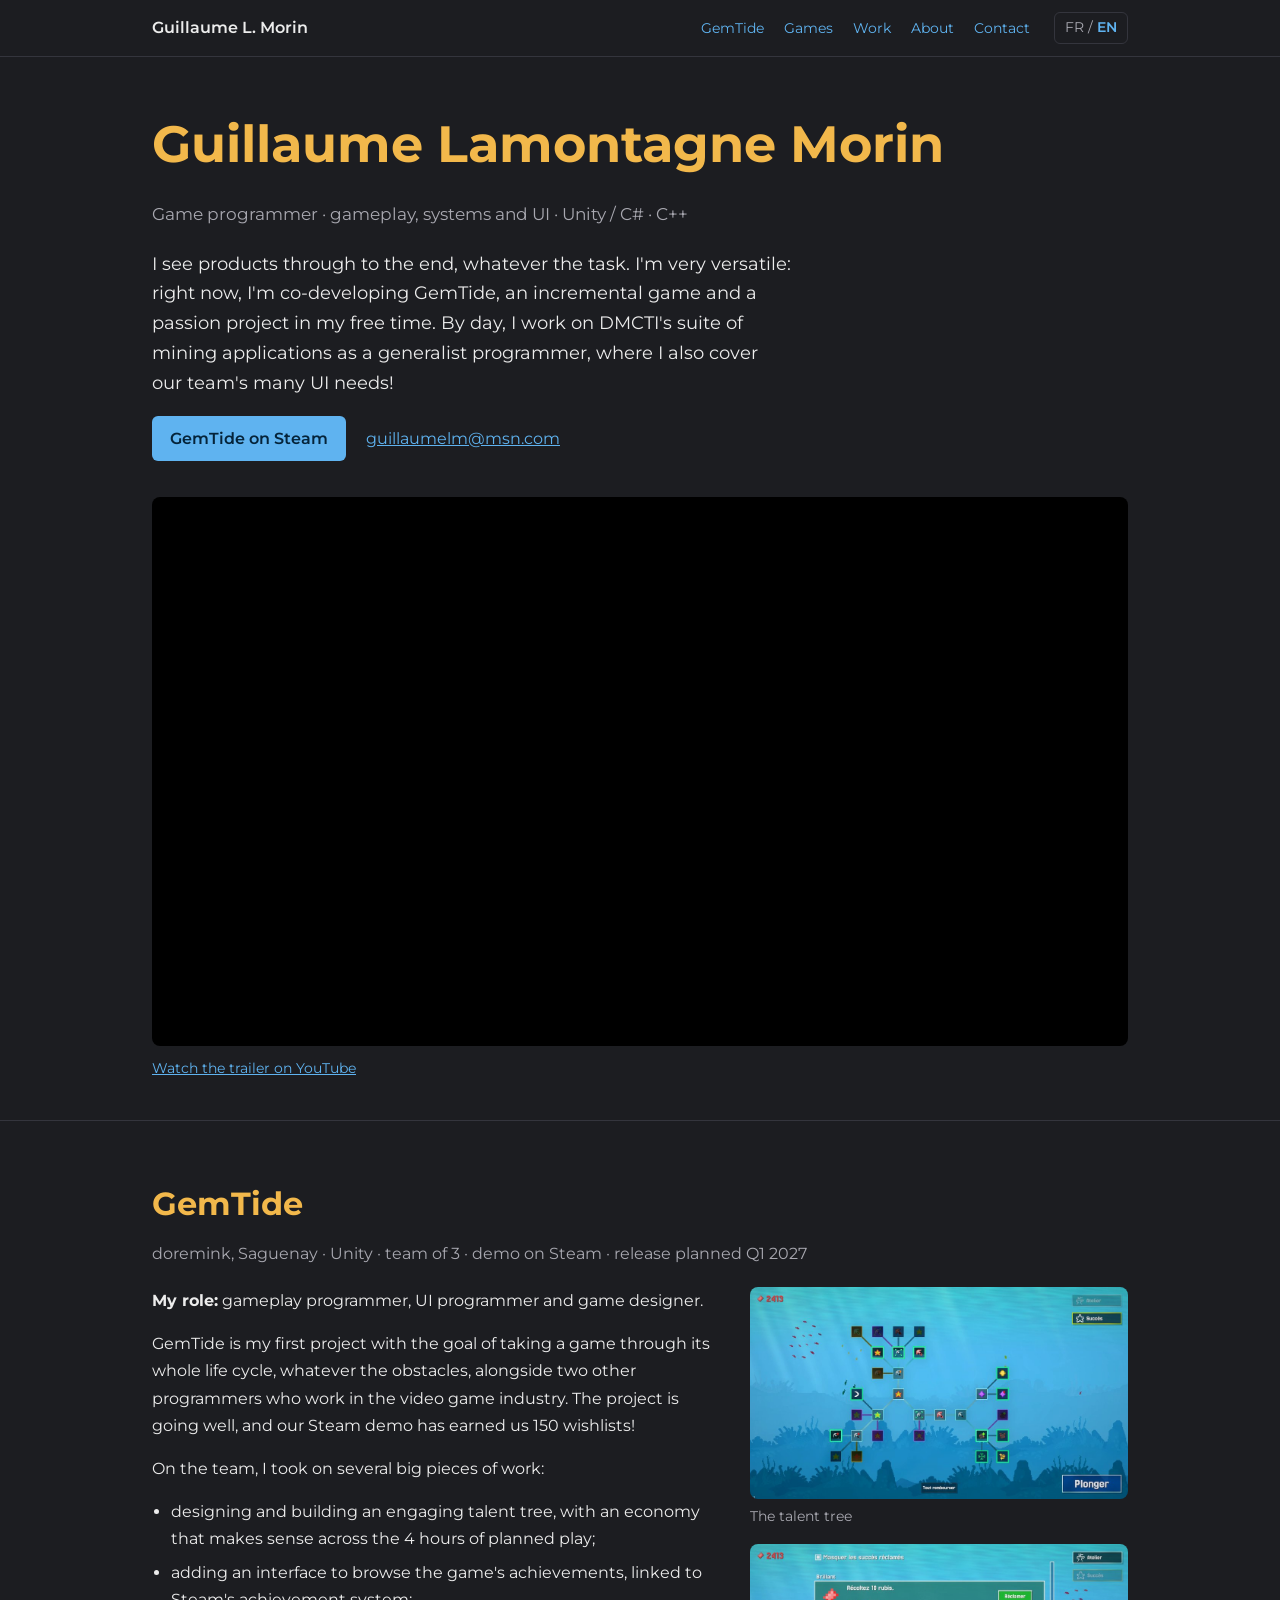
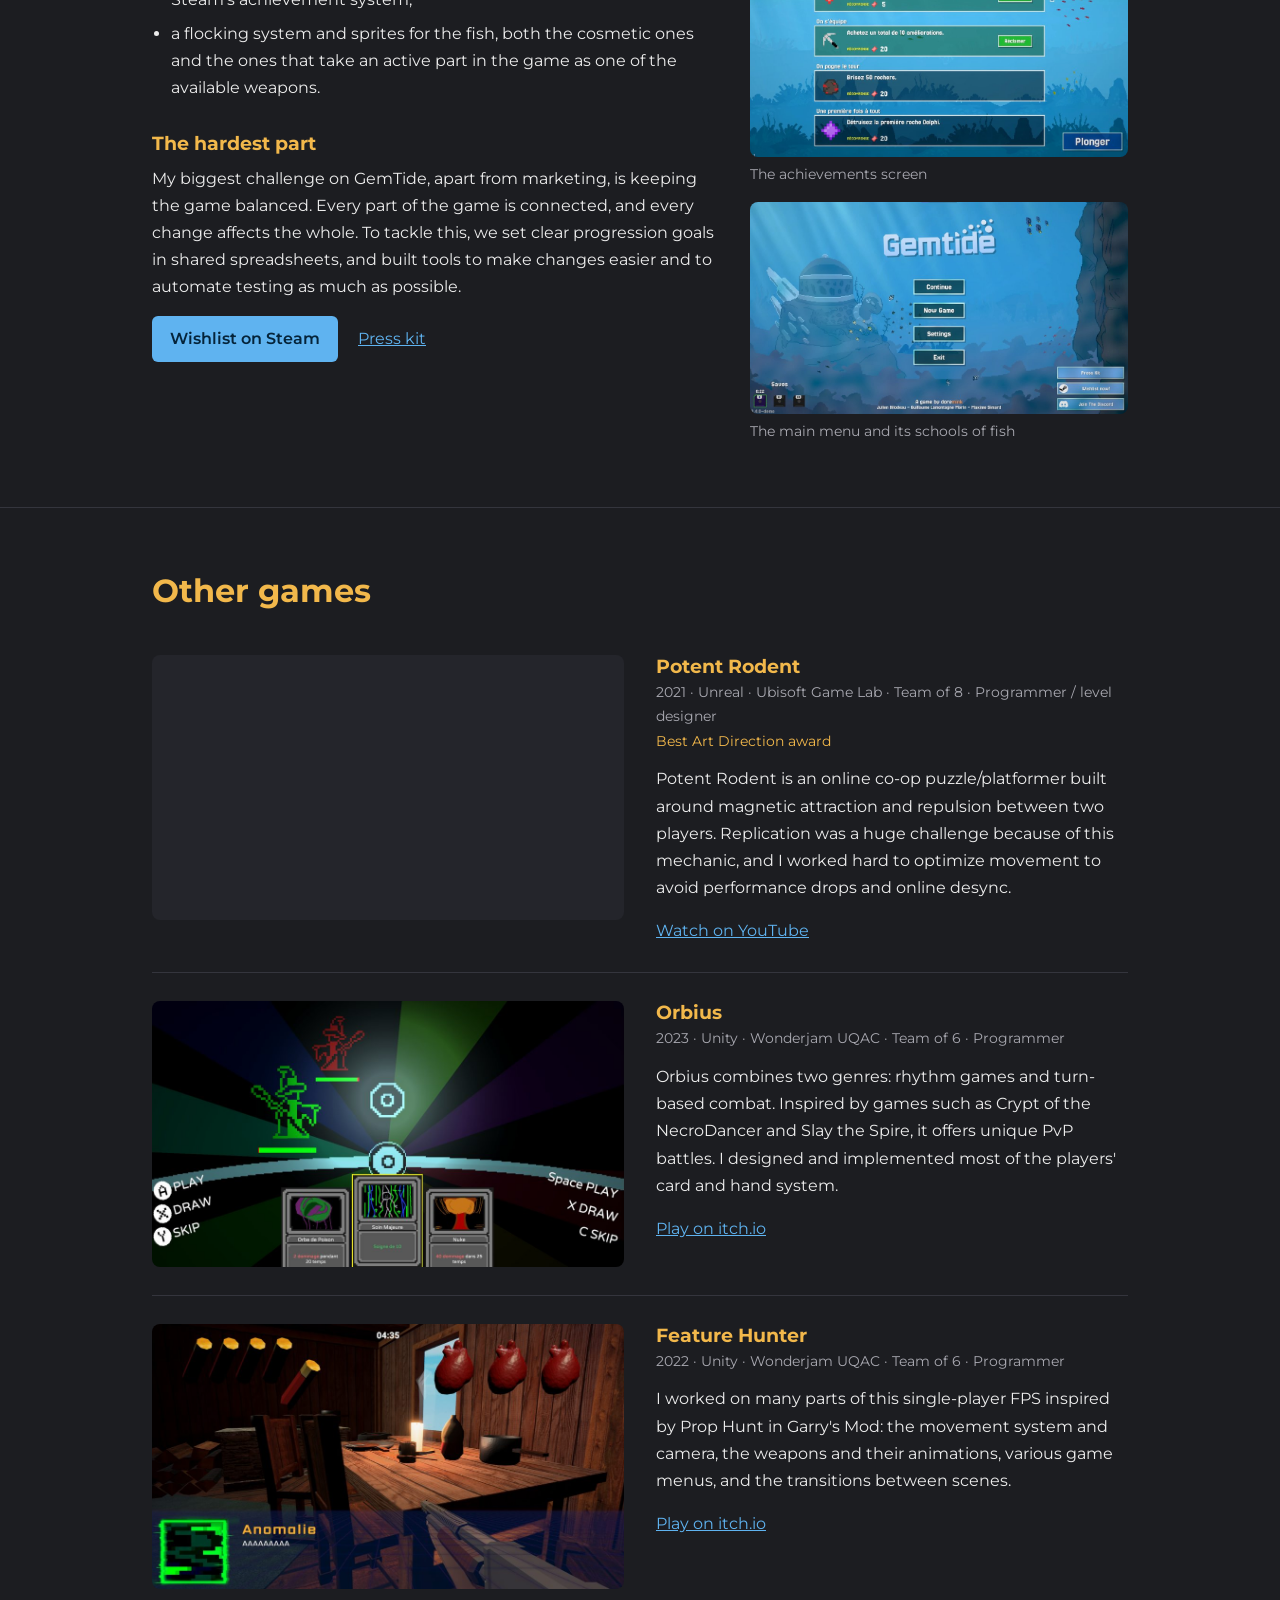
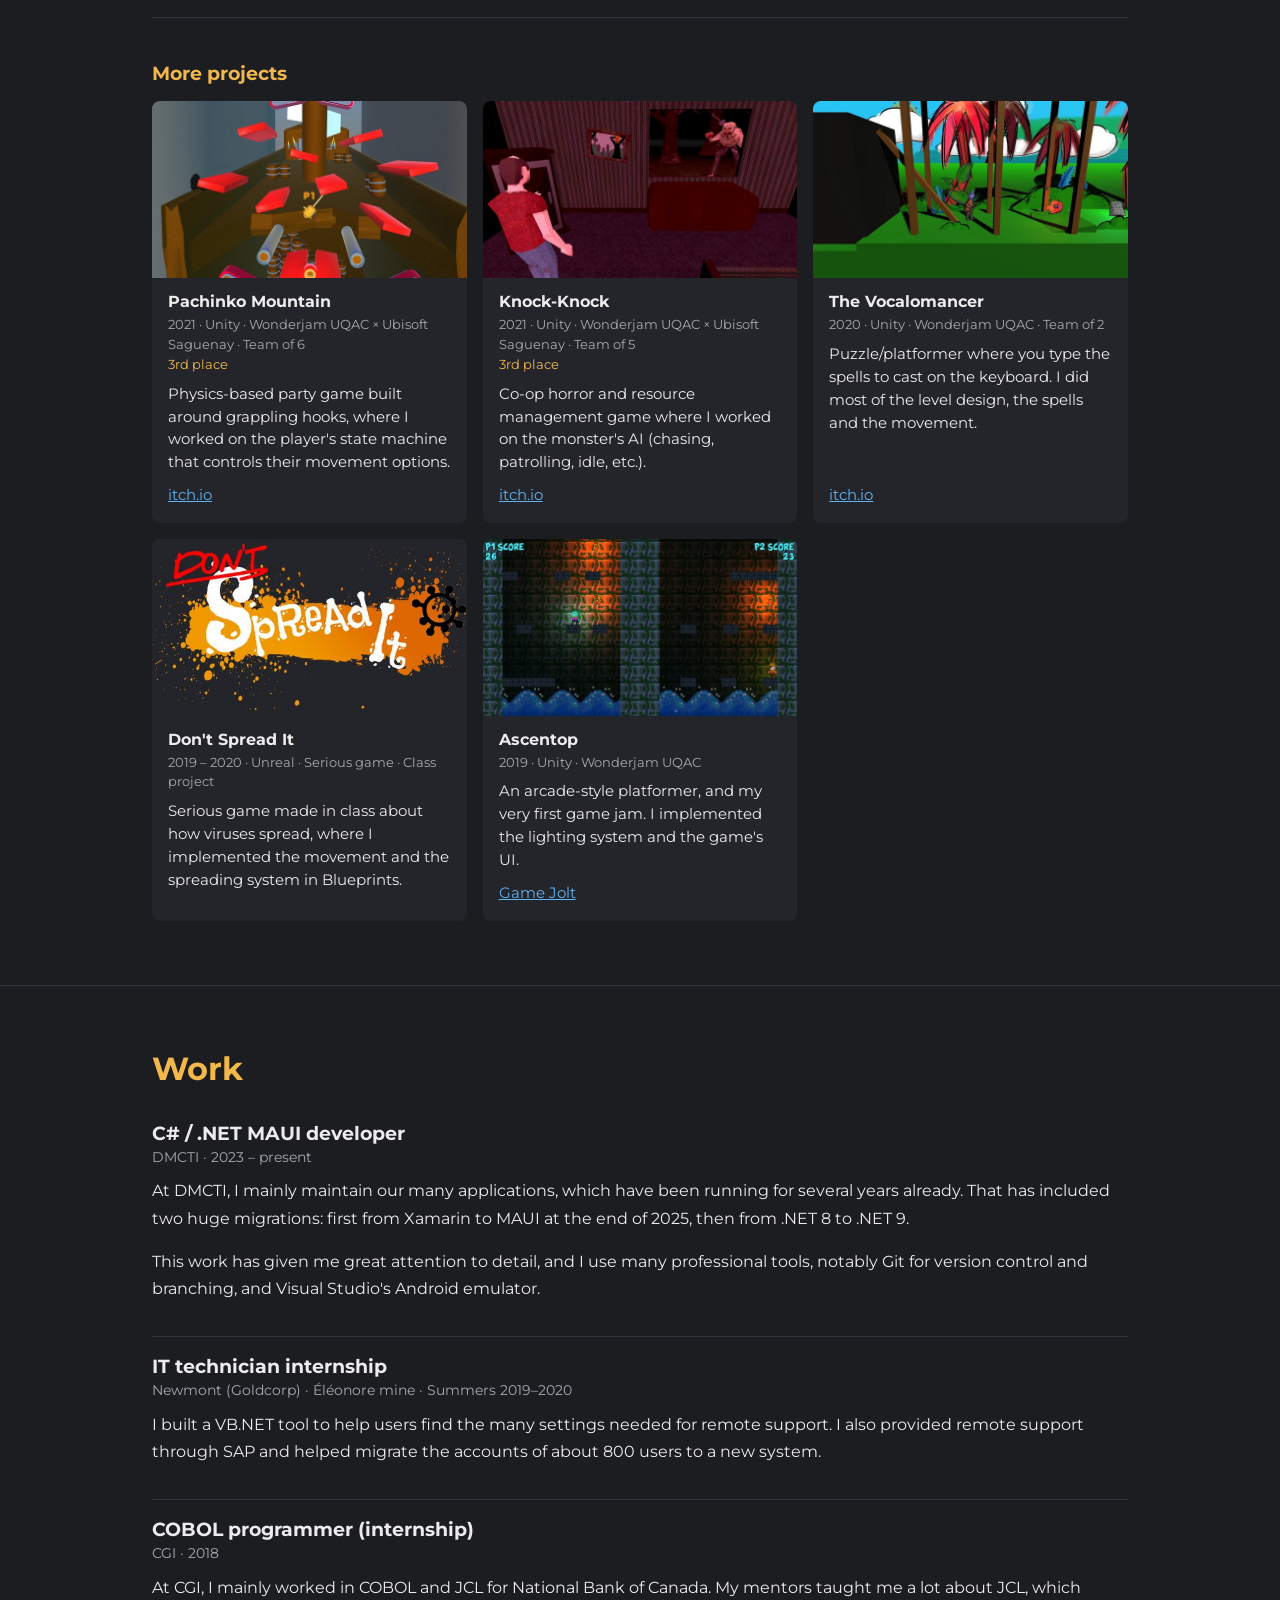
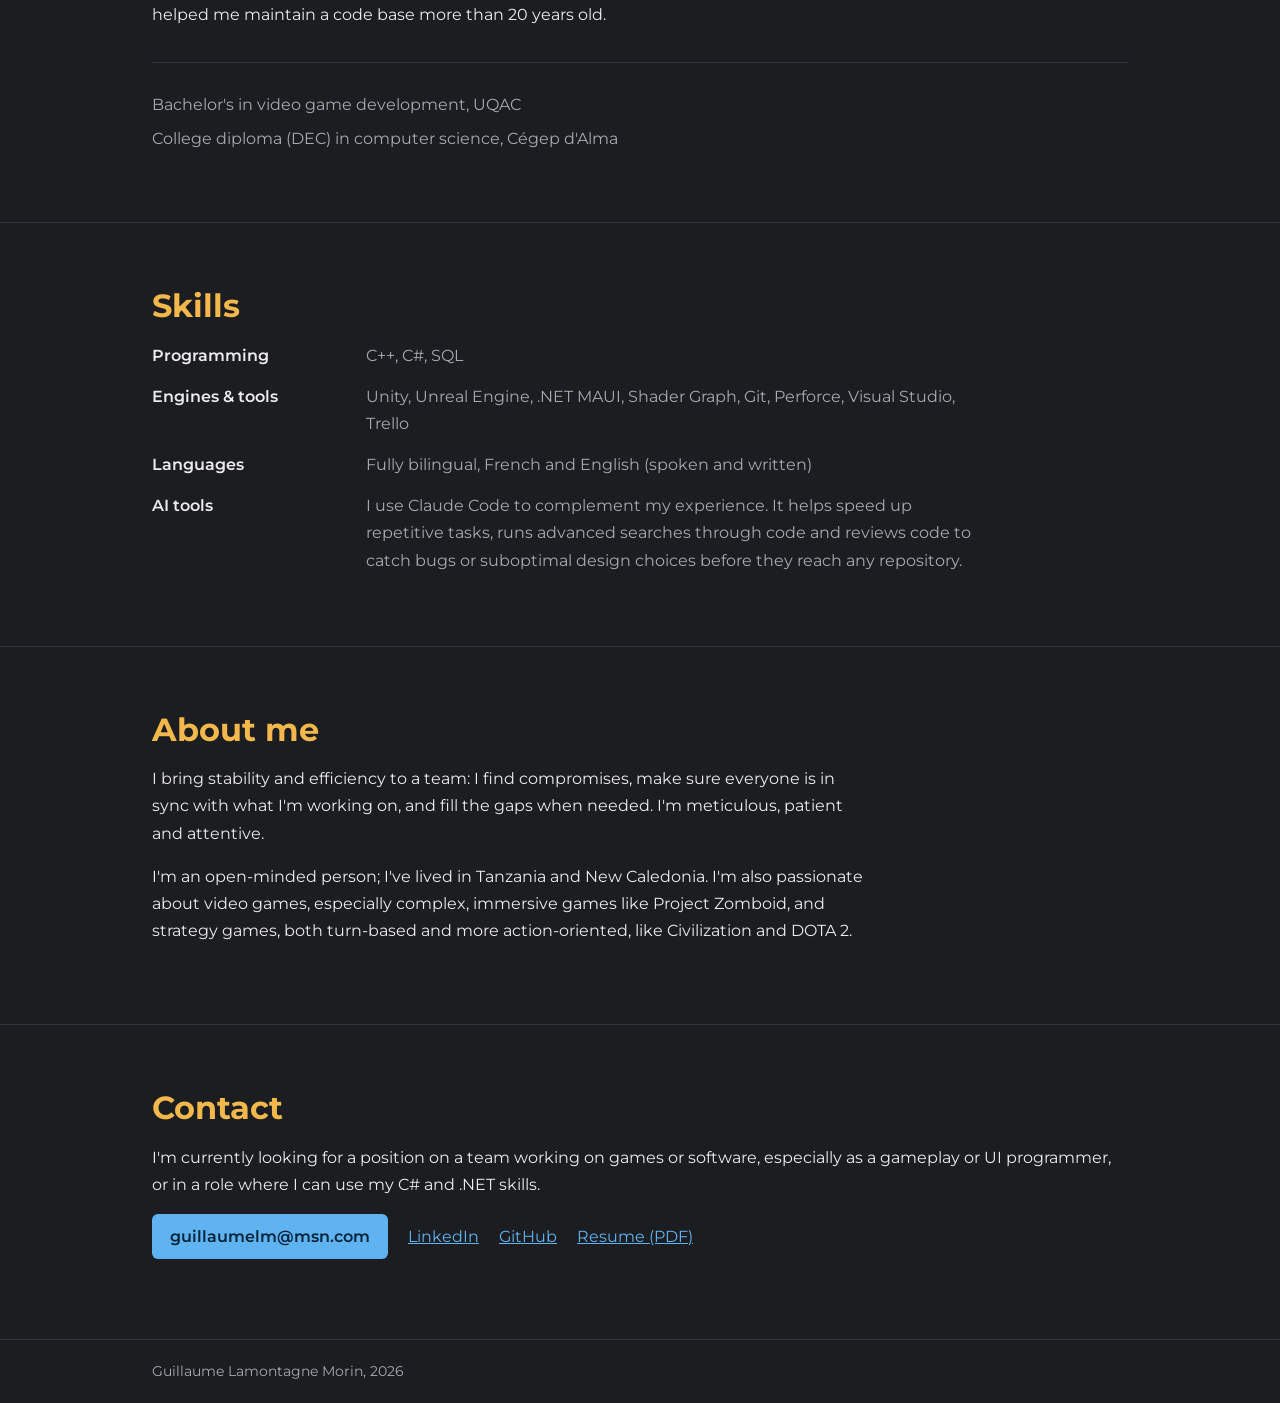
==== commit aff8ddd3: "Added AI tool section to portfolio and better images for projects" ====
--- a/index.html
+++ b/index.html
@@ -11,7 +11,7 @@
   <link rel="preconnect" href="https://fonts.googleapis.com" />
   <link rel="preconnect" href="https://fonts.gstatic.com" crossorigin />
   <link rel="stylesheet" href="https://fonts.googleapis.com/css2?family=Montserrat:wght@400;600;700&display=swap" />
-  <link rel="stylesheet" href="css/style.css?v=2" />
+  <link rel="stylesheet" href="css/style.css?v=7" />
   <script src="js/main.js?v=2"></script>
 </head>
 <body>
@@ -128,9 +128,19 @@
           </div>
         </div>
         <div class="shots">
-          <!-- Swap these for your own GemTide GIFs when you have them. -->
-          <img src="https://shared.akamai.steamstatic.com/store_item_assets/steam/apps/4770100/bc3e01a52b0b6b2aa42d3356af3a033e2f7db3f3/ss_bc3e01a52b0b6b2aa42d3356af3a033e2f7db3f3.1920x1080.jpg" alt="GemTide" loading="lazy" />
-          <img src="https://doremink.github.io/gemtide-presskit/images/gemtide_full_big.png" alt="GemTide" loading="lazy" />
+          <!-- Screenshots of things Guillaume built; captions tie them to the list. -->
+          <figure>
+            <img src="img/gemtide-talent-tree.jpg" alt="GemTide : arbre de talents / talent tree" loading="lazy" />
+            <figcaption><span data-l="fr">L'arbre de talents</span><span data-l="en">The talent tree</span></figcaption>
+          </figure>
+          <figure>
+            <img src="img/gemtide-achievements.jpg" alt="GemTide : écran des succès / achievements screen" loading="lazy" />
+            <figcaption><span data-l="fr">L'écran des succès</span><span data-l="en">The achievements screen</span></figcaption>
+          </figure>
+          <figure>
+            <img src="img/gemtide-menu.jpg" alt="GemTide : menu principal / main menu" loading="lazy" />
+            <figcaption><span data-l="fr">Le menu principal et ses bancs de poissons</span><span data-l="en">The main menu and its schools of fish</span></figcaption>
+          </figure>
         </div>
       </div>
     </div>
@@ -184,7 +194,7 @@
       <h3 class="minis__title"><span data-l="fr">Autres projets</span><span data-l="en">More projects</span></h3>
       <div class="minis">
         <article class="mini">
-          <img class="contain" src="img/pachinko_logo.png" alt="Pachinko Mountain" loading="lazy" />
+          <img src="img/pachinko.jpg" alt="Pachinko Mountain" loading="lazy" />
           <div class="mini__body">
             <h4>Pachinko Mountain</h4>
             <p class="project__meta">2021 · Unity · Wonderjam UQAC × Ubisoft Saguenay · <span data-l="fr">Équipe de 6</span><span data-l="en">Team of 6</span><br><span class="award"><span data-l="fr">3e place</span><span data-l="en">3rd place</span></span></p>
@@ -194,7 +204,7 @@
           </div>
         </article>
         <article class="mini">
-          <img src="img/knock-knock_logo.png" alt="Knock-Knock" loading="lazy" />
+          <img src="img/knock-knock.jpg" alt="Knock-Knock" loading="lazy" />
           <div class="mini__body">
             <h4>Knock-Knock</h4>
             <p class="project__meta">2021 · Unity · Wonderjam UQAC × Ubisoft Saguenay · <span data-l="fr">Équipe de 5</span><span data-l="en">Team of 5</span><br><span class="award"><span data-l="fr">3e place</span><span data-l="en">3rd place</span></span></p>
@@ -204,7 +214,7 @@
           </div>
         </article>
         <article class="mini">
-          <img src="img/vocalomancer.jpg" alt="The Vocalomancer" loading="lazy" />
+          <img src="img/vocalomancer.jpg?v=2" alt="The Vocalomancer" loading="lazy" />
           <div class="mini__body">
             <h4>The Vocalomancer</h4>
             <p class="project__meta">2020 · Unity · Wonderjam UQAC · <span data-l="fr">Équipe de 2</span><span data-l="en">Team of 2</span></p>
@@ -223,7 +233,7 @@
           </div>
         </article>
         <article class="mini">
-          <img src="img/wonderjam.jpg" alt="Ascentop" loading="lazy" />
+          <img src="img/ascentop.jpg" alt="Ascentop" loading="lazy" />
           <div class="mini__body">
             <h4>Ascentop</h4>
             <p class="project__meta">2019 · Unity · Wonderjam UQAC</p>
@@ -269,6 +279,26 @@
         <p><span data-l="fr">Baccalauréat en développement de jeux vidéo, UQAC</span><span data-l="en">Bachelor's in video game development, UQAC</span></p>
         <p><span data-l="fr">DEC en informatique, Cégep d'Alma</span><span data-l="en">College diploma (DEC) in computer science, Cégep d'Alma</span></p>
       </div>
+    </div>
+  </section>
+
+  <!-- ========== SKILLS ========== (same lists as the CV) -->
+  <section id="skills">
+    <div class="wrap">
+      <h2><span data-l="fr">Compétences</span><span data-l="en">Skills</span></h2>
+      <dl class="skills">
+        <dt><span data-l="fr">Programmation</span><span data-l="en">Programming</span></dt>
+        <dd>C++, C#, SQL</dd>
+        <dt><span data-l="fr">Moteurs et outils</span><span data-l="en">Engines &amp; tools</span></dt>
+        <dd>Unity, Unreal Engine, .NET MAUI, Shader Graph, Git, Perforce, Visual Studio, Trello</dd>
+        <dt><span data-l="fr">Langues</span><span data-l="en">Languages</span></dt>
+        <dd><span data-l="fr">Bilingue, français et anglais (oral et écrit)</span><span data-l="en">Fully bilingual, French and English (spoken and written)</span></dd>
+        <dt><span data-l="fr">Outils IA</span><span data-l="en">AI tools</span></dt>
+        <dd>
+          <span data-l="fr">J'utilise Claude Code comme un outil complémentaire à mon expérience, qui me permet d'accélérer les tâches répétitives, de faire des recherches avancées dans le code et de passer en revue mes changements afin de repérer les bugs ou les choix de conception sous-optimaux avant qu'ils n'atteignent le dépôt.</span>
+          <span data-l="en">I use Claude Code to complement my experience. It helps speed up repetitive tasks, runs advanced searches through code and reviews code to catch bugs or suboptimal design choices before they reach any repository.</span>
+        </dd>
+      </dl>
     </div>
   </section>
 
--- a/css/style.css
+++ b/css/style.css
@@ -90,7 +90,9 @@
 .gemtide ul { margin: 0 0 1em; padding-left: 1.2em; }
 .gemtide li { margin-bottom: .4em; }
 .gemtide h3 { margin-top: 1.6em; }
-.shots { display: grid; gap: 12px; align-content: start; }
+.shots { display: grid; gap: 16px; align-content: start; }
+.shots figure { margin: 0; }
+.shots figcaption { color: var(--text-soft); font-size: .85rem; margin-top: 6px; }
 .shots img { border-radius: 8px; aspect-ratio: 16 / 9; object-fit: cover; width: 100%; }
 
 /* ---------- Projects ---------- */
@@ -132,8 +134,14 @@
 .school { margin-top: 28px; color: var(--text-soft); }
 .school p { margin-bottom: .4em; }
 
+/* ---------- Skills ---------- */
+.skills { display: grid; gap: 6px 24px; margin: 0; max-width: 820px; }
+@media (min-width: 640px) { .skills { grid-template-columns: 190px 1fr; } }
+.skills dt { font-weight: 600; color: var(--text); }
+.skills dd { margin: 0 0 8px; color: var(--text-soft); }
+
 /* ---------- About / contact ---------- */
-.about { max-width: 720px; }
+.about > * { max-width: 720px; }
 .contact { padding-bottom: 80px; }
 footer { border-top: 1px solid var(--line); padding: 20px 0; color: var(--text-soft); font-size: .85rem; }
 
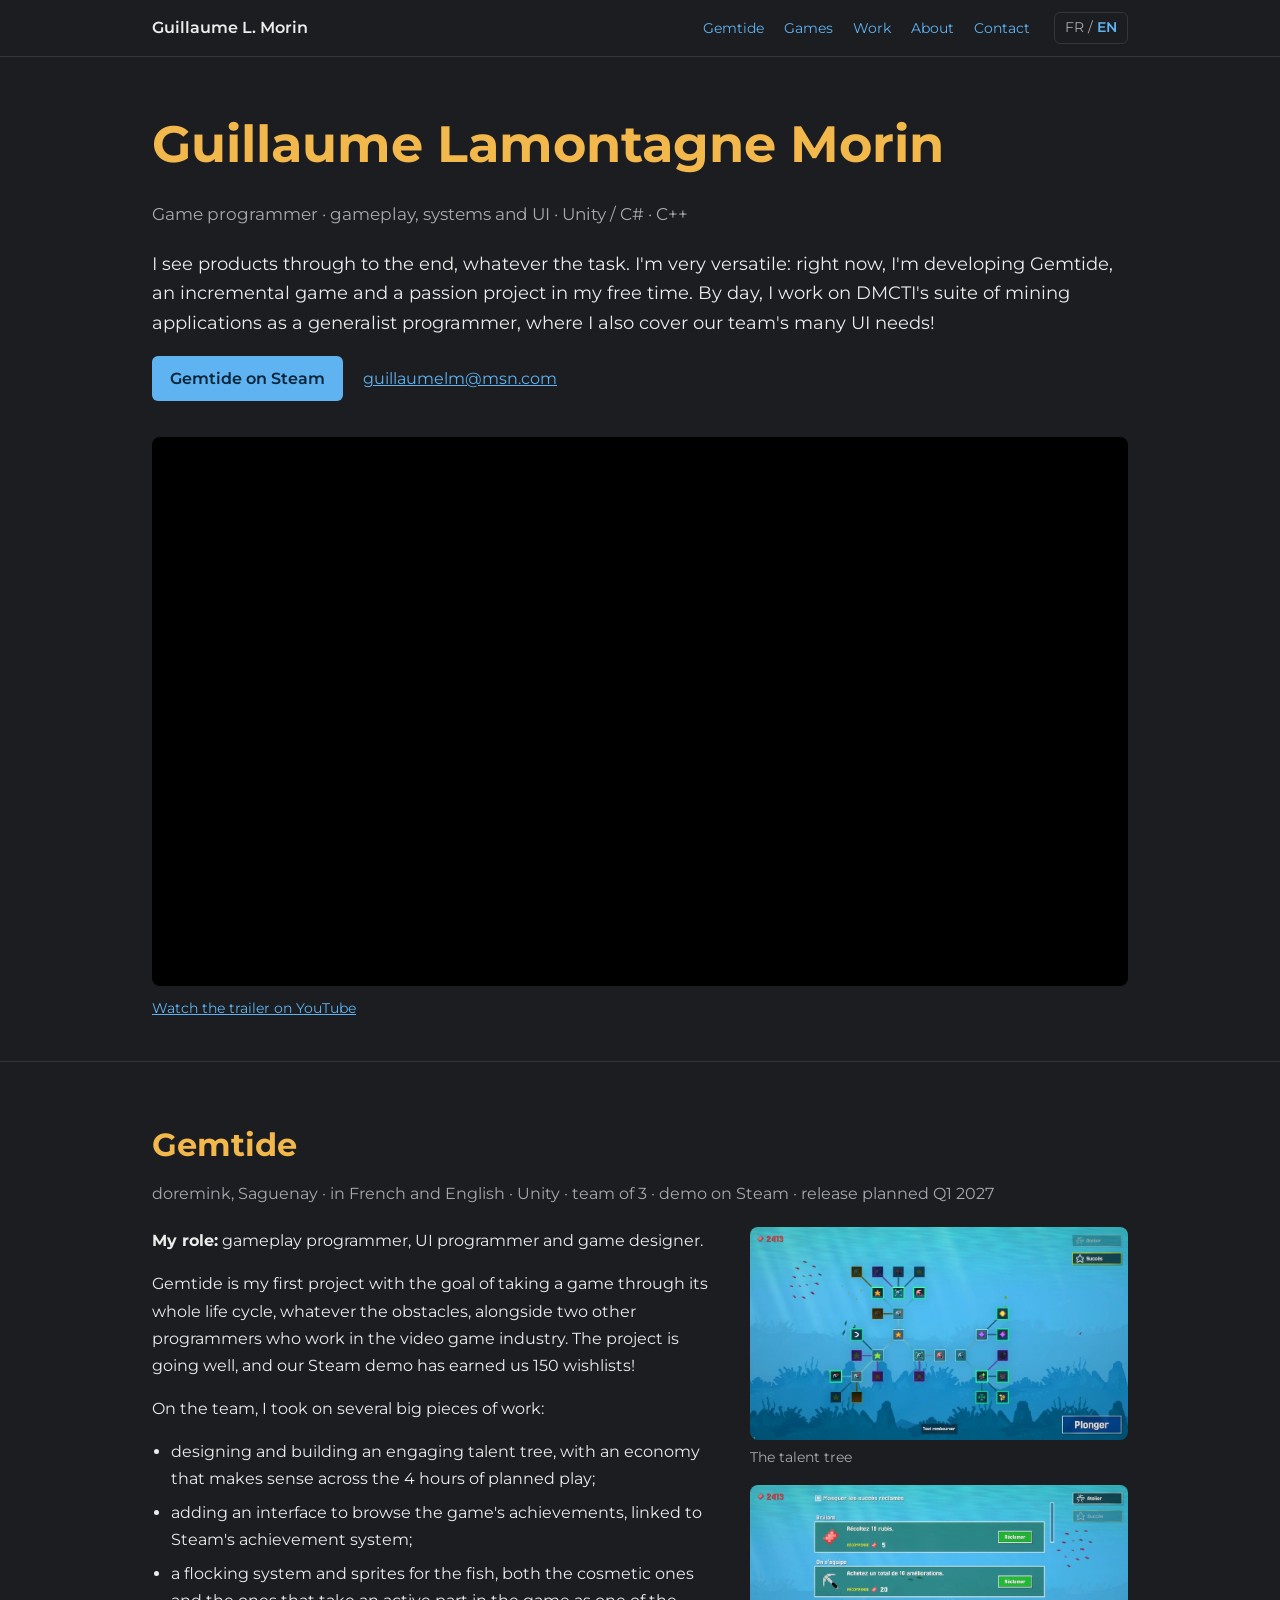
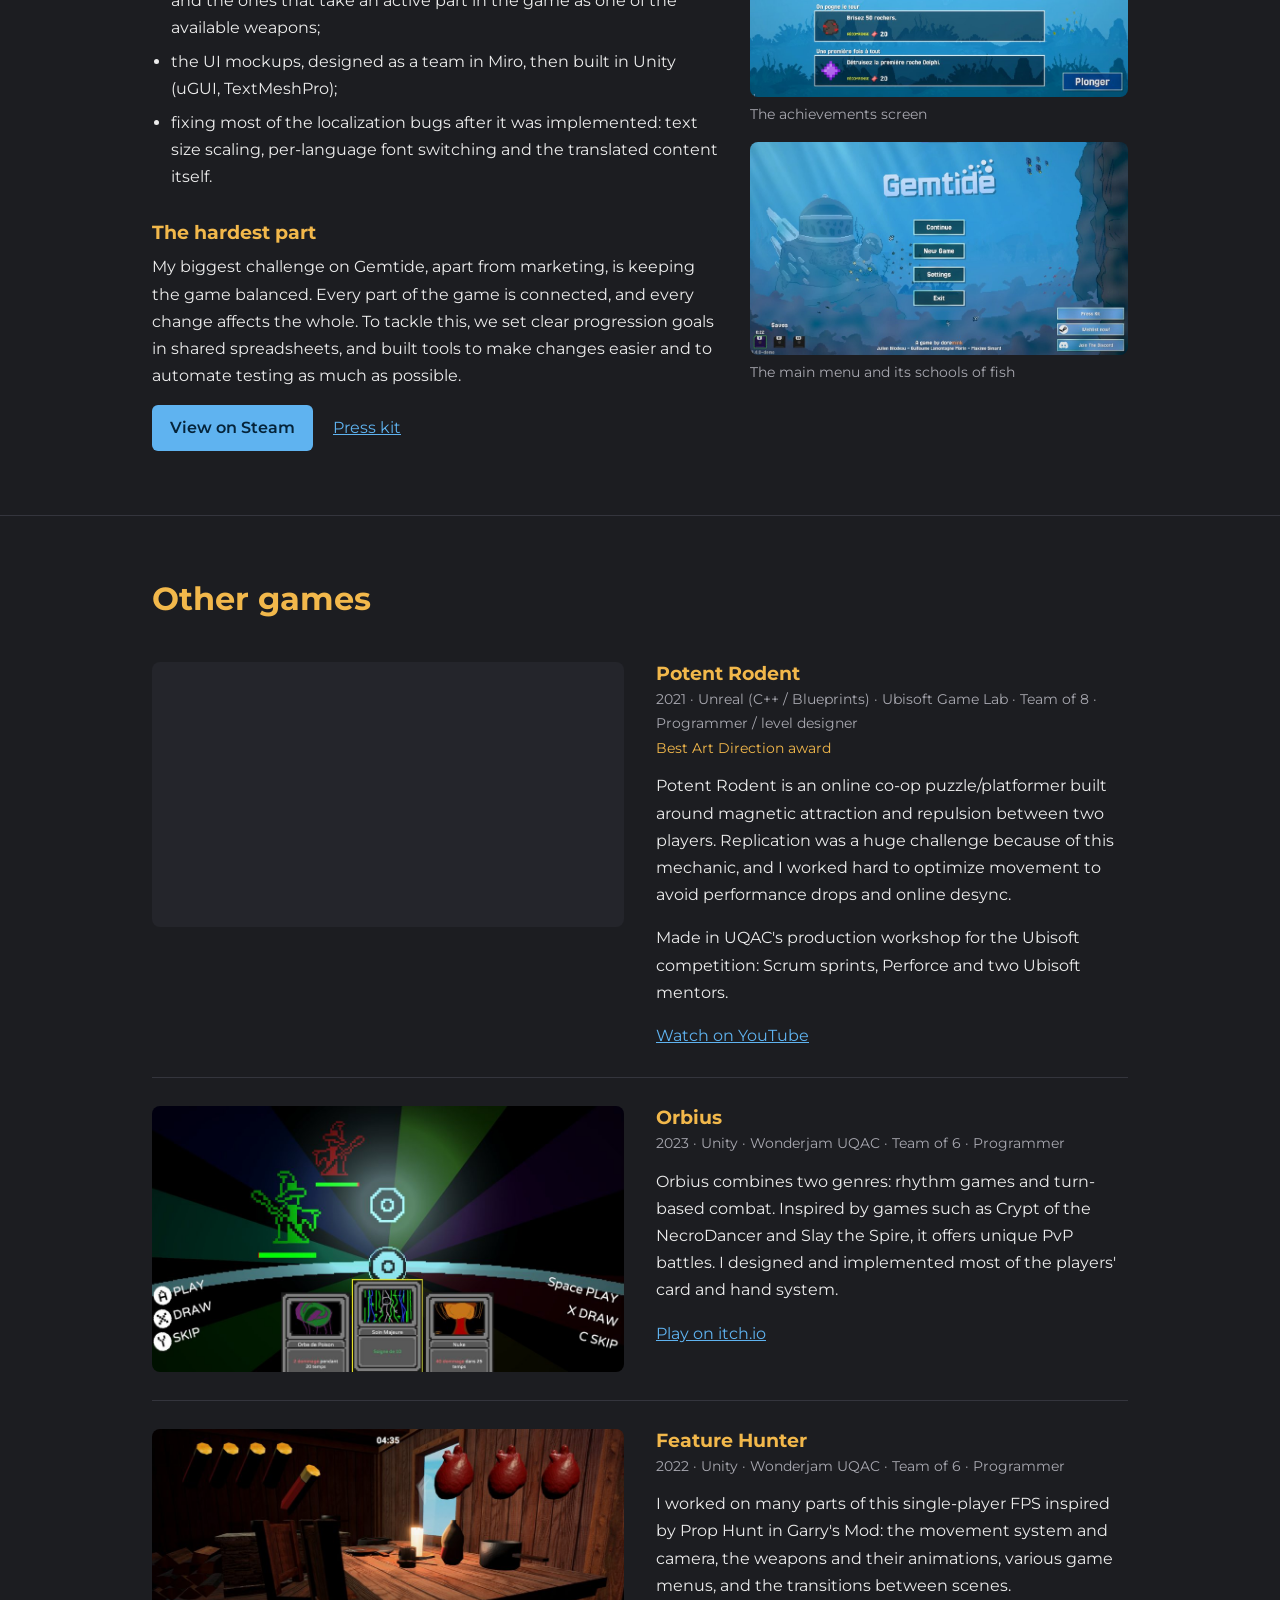
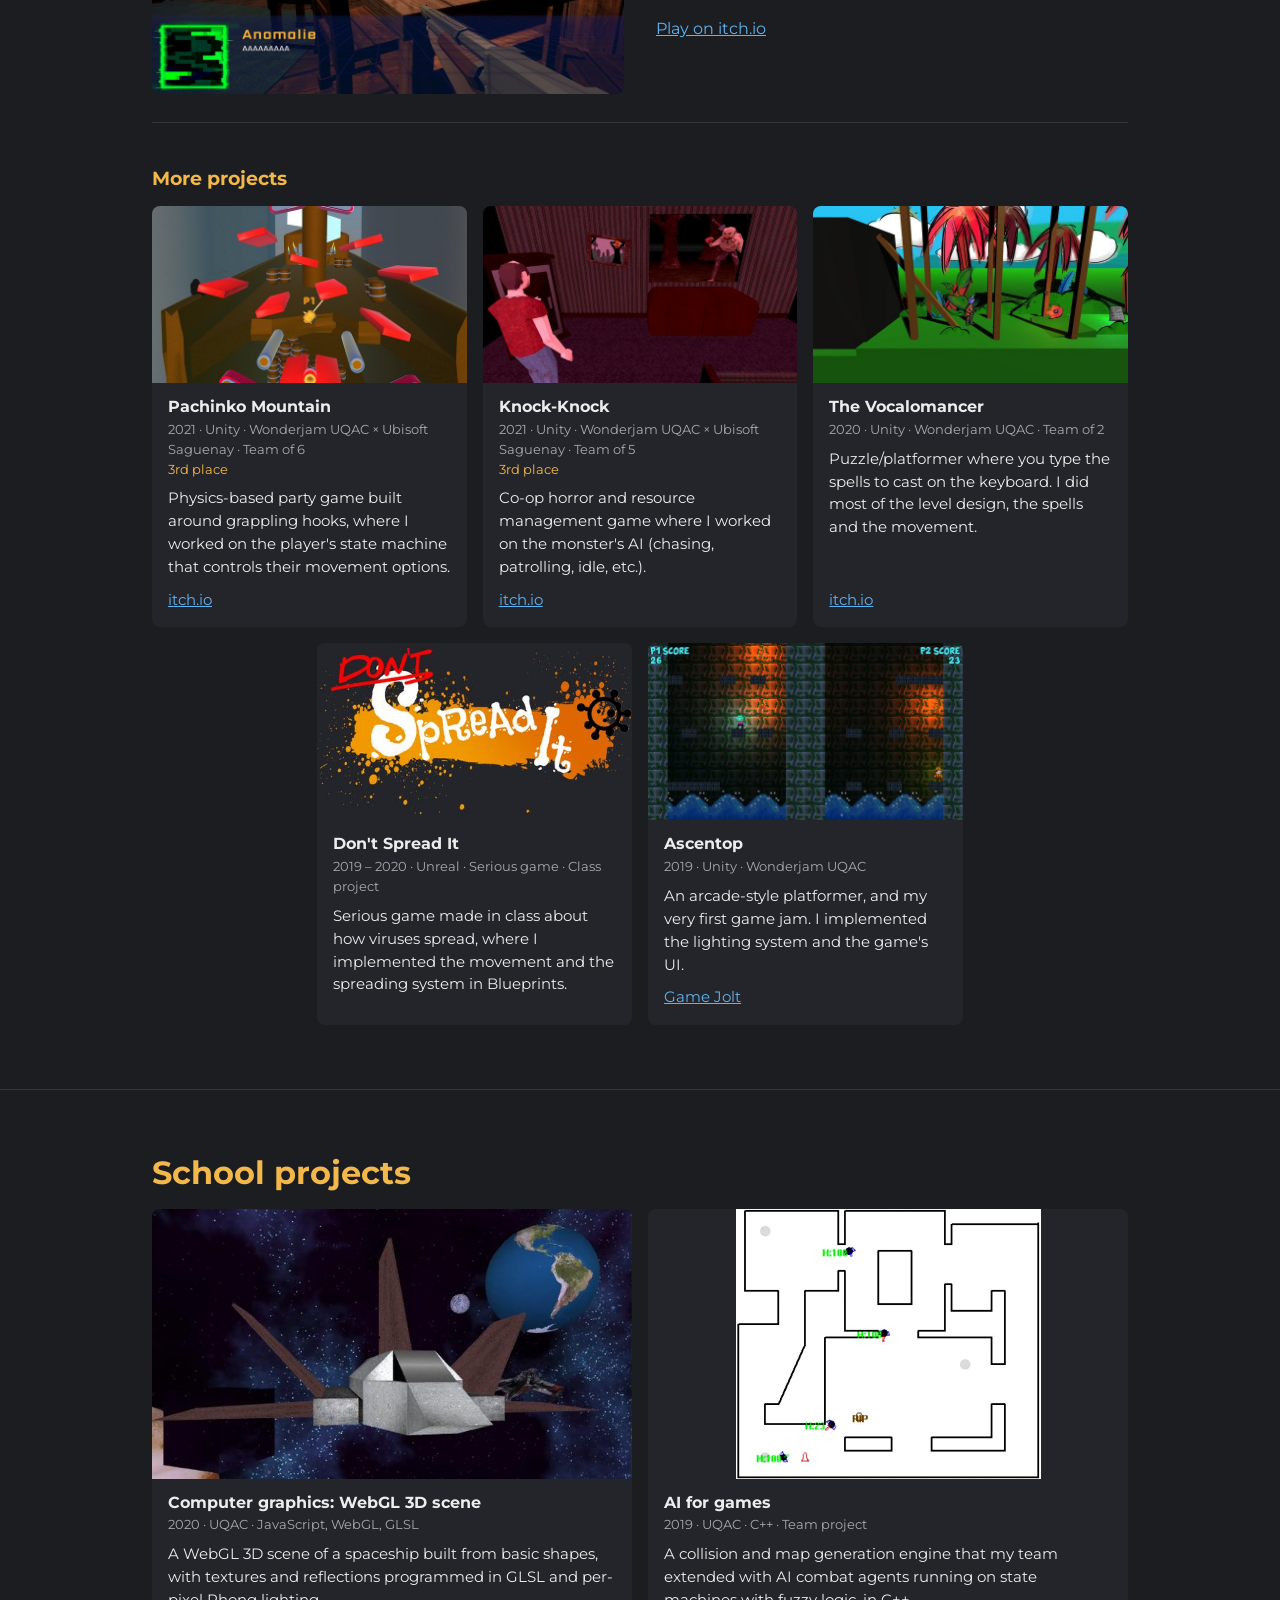
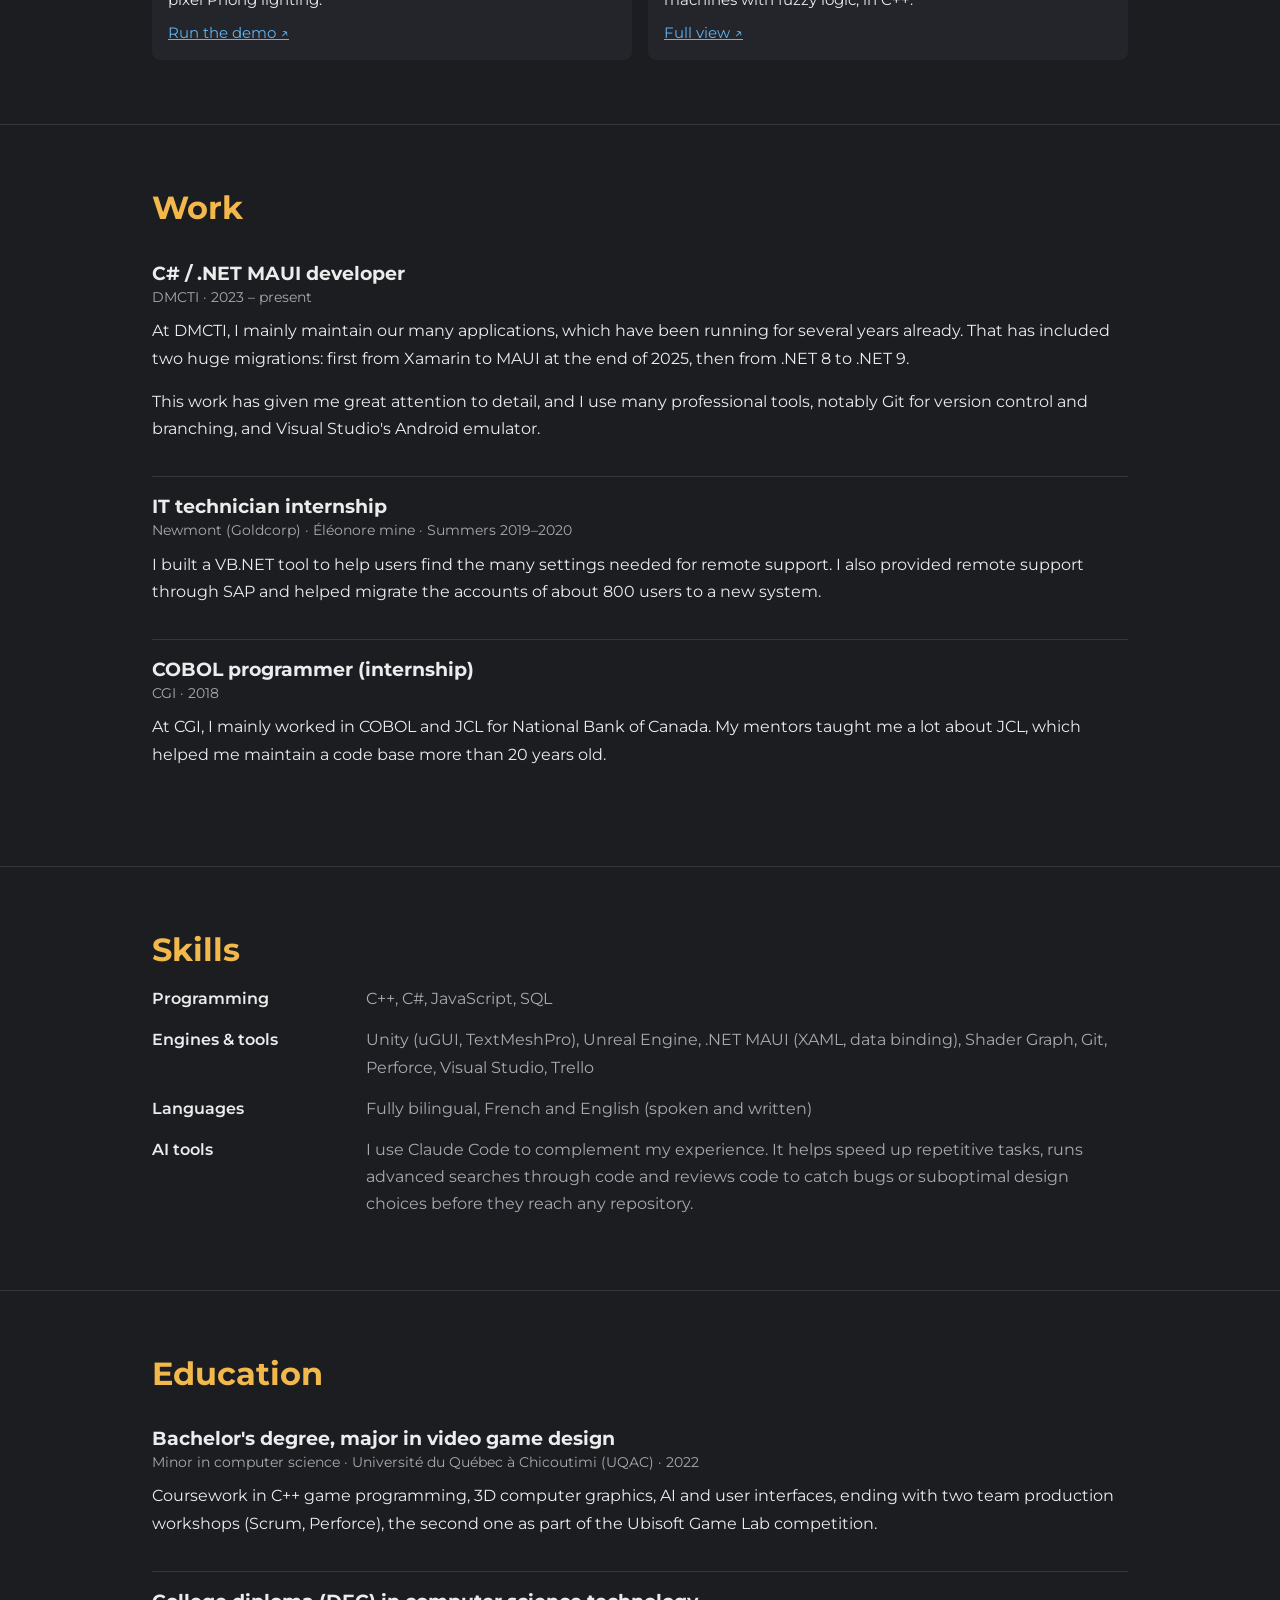
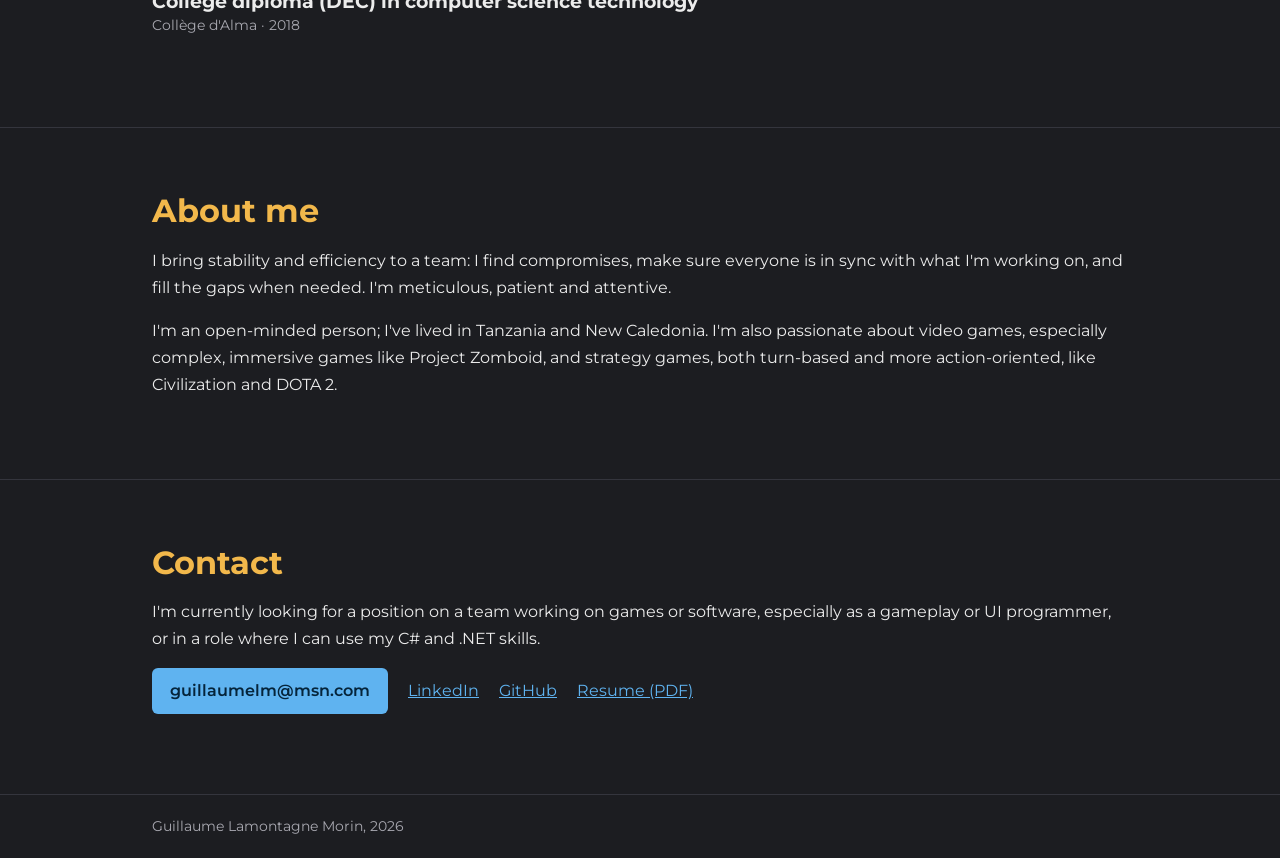
==== commit 6d06dd5f: "Added UI expertise details, better previews for school projects" ====
--- a/index.html
+++ b/index.html
@@ -4,14 +4,14 @@
   <meta charset="UTF-8" />
   <meta name="viewport" content="width=device-width, initial-scale=1.0" />
   <title>Guillaume Lamontagne Morin — Programmeur de jeux vidéo</title>
-  <meta name="description" content="Guillaume Lamontagne Morin, game programmer (gameplay, systems, UI). Co-developer of GemTide on Steam." />
+  <meta name="description" content="Guillaume Lamontagne Morin, game programmer (gameplay, systems, UI). Developer of Gemtide on Steam." />
   <meta property="og:title" content="Guillaume Lamontagne Morin" />
-  <meta property="og:description" content="Game programmer. Co-developer of GemTide, demo out now on Steam." />
+  <meta property="og:description" content="Game programmer. Developer of Gemtide, demo out now on Steam." />
   <meta property="og:image" content="https://shared.akamai.steamstatic.com/store_item_assets/steam/apps/4770100/04d0e96074c796e2ab2485efcabb6c0f0830d6e0/header.jpg" />
   <link rel="preconnect" href="https://fonts.googleapis.com" />
   <link rel="preconnect" href="https://fonts.gstatic.com" crossorigin />
   <link rel="stylesheet" href="https://fonts.googleapis.com/css2?family=Montserrat:wght@400;600;700&display=swap" />
-  <link rel="stylesheet" href="css/style.css?v=7" />
+  <link rel="stylesheet" href="css/style.css?v=14" />
   <script src="js/main.js?v=2"></script>
 </head>
 <body>
@@ -29,7 +29,7 @@
   <div class="wrap">
     <a class="top__name" href="#">Guillaume L. Morin</a>
     <nav>
-      <a href="#gemtide">GemTide</a>
+      <a href="#gemtide">Gemtide</a>
       <a href="#games"><span data-l="fr">Jeux</span><span data-l="en">Games</span></a>
       <a href="#work"><span data-l="fr">Expérience</span><span data-l="en">Work</span></a>
       <a href="#about"><span data-l="fr">À propos</span><span data-l="en">About</span></a>
@@ -51,18 +51,18 @@
       </p>
 
       <!-- Worksheet Q1 -->
-      <p class="intro__text" data-l="fr">Je m'occupe d'amener un produit à terme, peu importe la tâche. Je suis très polyvalent&nbsp;: en ce moment, je co-développe GemTide, un jeu incrémental et un projet de passion dans mes temps libres. De jour, je travaille sur la suite d'applications minières de DMCTI en tant que programmeur généraliste, où je comble aussi les nombreux besoins UI de notre équipe!</p>
-      <p class="intro__text" data-l="en">I see products through to the end, whatever the task. I'm very versatile: right now, I'm co-developing GemTide, an incremental game and a passion project in my free time. By day, I work on DMCTI's suite of mining applications as a generalist programmer, where I also cover our team's many UI needs!</p>
+      <p class="intro__text" data-l="fr">Je m'occupe d'amener un produit à terme, peu importe la tâche. Je suis très polyvalent&nbsp;: en ce moment, je développe Gemtide, un jeu incrémental et un projet de passion dans mes temps libres. De jour, je travaille sur la suite d'applications minières de DMCTI en tant que programmeur généraliste, où je comble aussi les nombreux besoins UI de notre équipe!</p>
+      <p class="intro__text" data-l="en">I see products through to the end, whatever the task. I'm very versatile: right now, I'm developing Gemtide, an incremental game and a passion project in my free time. By day, I work on DMCTI's suite of mining applications as a generalist programmer, where I also cover our team's many UI needs!</p>
 
       <div class="actions">
         <a class="button" href="https://store.steampowered.com/app/4770100/Gemtide/" target="_blank" rel="noopener">
-          <span data-l="fr">GemTide sur Steam</span><span data-l="en">GemTide on Steam</span>
+          <span data-l="fr">Gemtide sur Steam</span><span data-l="en">Gemtide on Steam</span>
         </a>
         <a href="mailto:guillaumelm@msn.com">guillaumelm@msn.com</a>
       </div>
 
       <div class="showcase video">
-        <iframe src="https://www.youtube-nocookie.com/embed/saL3cJnkfu4?rel=0" title="GemTide — demo trailer"
+        <iframe src="https://www.youtube-nocookie.com/embed/saL3cJnkfu4?rel=0" title="Gemtide — demo trailer"
                 loading="lazy" referrerpolicy="strict-origin-when-cross-origin"
                 allow="encrypted-media; picture-in-picture; fullscreen" allowfullscreen></iframe>
       </div>
@@ -79,9 +79,10 @@
   <!-- ========== GEMTIDE ========== -->
   <section id="gemtide">
     <div class="wrap">
-      <h2>GemTide</h2>
+      <h2>Gemtide</h2>
       <p class="facts">
         <span>doremink, Saguenay</span>
+        <span data-l="fr">en français et en anglais</span><span data-l="en">in French and English</span>
         <span>Unity</span>
         <span data-l="fr">équipe de 3</span><span data-l="en">team of 3</span>
         <span data-l="fr">démo sur Steam</span><span data-l="en">demo on Steam</span>
@@ -96,31 +97,35 @@
           </p>
 
           <!-- Worksheet Q2 -->
-          <p data-l="fr">GemTide est mon premier projet avec comme but d'amener un jeu jusqu'au bout de son cycle de vie, peu importe les obstacles, aux côtés de deux autres programmeurs travaillant dans l'industrie du jeu vidéo. Le projet avance bien, et on a 150 wishlists grâce à notre démo Steam!</p>
-          <p data-l="en">GemTide is my first project with the goal of taking a game through its whole life cycle, whatever the obstacles, alongside two other programmers who work in the video game industry. The project is going well, and our Steam demo has earned us 150 wishlists!</p>
+          <p data-l="fr">Gemtide est mon premier projet avec comme but d'amener un jeu jusqu'au bout de son cycle de vie, peu importe les obstacles, aux côtés de deux autres programmeurs travaillant dans l'industrie du jeu vidéo. Le projet avance bien, et on a 150 wishlists grâce à notre démo Steam!</p>
+          <p data-l="en">Gemtide is my first project with the goal of taking a game through its whole life cycle, whatever the obstacles, alongside two other programmers who work in the video game industry. The project is going well, and our Steam demo has earned us 150 wishlists!</p>
 
           <!-- Worksheet Q3 -->
           <p data-l="fr">Au sein de l'équipe, j'ai été en charge de plusieurs grands chantiers&nbsp;:</p>
           <ul data-l="fr">
             <li>le design et la création d'un arbre de talents engageant, avec une économie qui a du sens tout au long des 4 heures de jeu prévues;</li>
             <li>l'ajout d'une interface pour accéder aux succès du jeu, liée au système de succès Steam;</li>
-            <li>un système de flocking et les sprites des poissons, autant ceux qui sont cosmétiques que ceux qui participent activement au jeu comme l'une des armes disponibles.</li>
+            <li>un système de flocking et les sprites des poissons, autant ceux qui sont cosmétiques que ceux qui participent activement au jeu comme l'une des armes disponibles;</li>
+            <li>les maquettes de l'interface, conçues en équipe sur Miro, puis intégrées dans Unity (uGUI, TextMeshPro);</li>
+            <li>la correction de la plupart des bogues de localisation après son implémentation&nbsp;: mise à l'échelle du texte, changement de police selon la langue et contenu des traductions.</li>
           </ul>
           <p data-l="en">On the team, I took on several big pieces of work:</p>
           <ul data-l="en">
             <li>designing and building an engaging talent tree, with an economy that makes sense across the 4 hours of planned play;</li>
             <li>adding an interface to browse the game's achievements, linked to Steam's achievement system;</li>
-            <li>a flocking system and sprites for the fish, both the cosmetic ones and the ones that take an active part in the game as one of the available weapons.</li>
+            <li>a flocking system and sprites for the fish, both the cosmetic ones and the ones that take an active part in the game as one of the available weapons;</li>
+            <li>the UI mockups, designed as a team in Miro, then built in Unity (uGUI, TextMeshPro);</li>
+            <li>fixing most of the localization bugs after it was implemented: text size scaling, per-language font switching and the translated content itself.</li>
           </ul>
 
           <!-- Worksheet Q4 -->
           <h3><span data-l="fr">Le plus difficile</span><span data-l="en">The hardest part</span></h3>
-          <p data-l="fr">La plus grande difficulté dans GemTide pour moi, outre le marketing, est le maintien de l'équilibrage du jeu. Chaque partie du jeu est liée, et chaque modification change le tout. Pour pallier cet enjeu, on a mis des buts de progression clairs dans des feuilles de calcul partagées, et développé des outils pour faciliter les modifications et automatiser les tests le plus possible.</p>
-          <p data-l="en">My biggest challenge on GemTide, apart from marketing, is keeping the game balanced. Every part of the game is connected, and every change affects the whole. To tackle this, we set clear progression goals in shared spreadsheets, and built tools to make changes easier and to automate testing as much as possible.</p>
+          <p data-l="fr">La plus grande difficulté dans Gemtide pour moi, outre le marketing, est le maintien de l'équilibrage du jeu. Chaque partie du jeu est liée, et chaque modification change le tout. Pour pallier cet enjeu, on a mis des buts de progression clairs dans des feuilles de calcul partagées, et développé des outils pour faciliter les modifications et automatiser les tests le plus possible.</p>
+          <p data-l="en">My biggest challenge on Gemtide, apart from marketing, is keeping the game balanced. Every part of the game is connected, and every change affects the whole. To tackle this, we set clear progression goals in shared spreadsheets, and built tools to make changes easier and to automate testing as much as possible.</p>
 
           <div class="actions">
             <a class="button" href="https://store.steampowered.com/app/4770100/Gemtide/" target="_blank" rel="noopener">
-              <span data-l="fr">Ajouter à ma liste de souhaits</span><span data-l="en">Wishlist on Steam</span>
+              <span data-l="fr">Voir sur Steam</span><span data-l="en">View on Steam</span>
             </a>
             <a href="https://doremink.github.io/gemtide-presskit/" target="_blank" rel="noopener">
               <span data-l="fr">Dossier de presse</span><span data-l="en">Press kit</span>
@@ -130,15 +135,15 @@
         <div class="shots">
           <!-- Screenshots of things Guillaume built; captions tie them to the list. -->
           <figure>
-            <img src="img/gemtide-talent-tree.jpg" alt="GemTide : arbre de talents / talent tree" loading="lazy" />
+            <img src="img/gemtide-talent-tree.jpg" alt="Gemtide : arbre de talents / talent tree" loading="lazy" />
             <figcaption><span data-l="fr">L'arbre de talents</span><span data-l="en">The talent tree</span></figcaption>
           </figure>
           <figure>
-            <img src="img/gemtide-achievements.jpg" alt="GemTide : écran des succès / achievements screen" loading="lazy" />
+            <img src="img/gemtide-achievements.jpg" alt="Gemtide : écran des succès / achievements screen" loading="lazy" />
             <figcaption><span data-l="fr">L'écran des succès</span><span data-l="en">The achievements screen</span></figcaption>
           </figure>
           <figure>
-            <img src="img/gemtide-menu.jpg" alt="GemTide : menu principal / main menu" loading="lazy" />
+            <img src="img/gemtide-menu.jpg" alt="Gemtide : menu principal / main menu" loading="lazy" />
             <figcaption><span data-l="fr">Le menu principal et ses bancs de poissons</span><span data-l="en">The main menu and its schools of fish</span></figcaption>
           </figure>
         </div>
@@ -160,10 +165,12 @@
         </div>
         <div>
           <h3>Potent Rodent</h3>
-          <p class="project__meta">2021 · Unreal · Ubisoft Game Lab · <span data-l="fr">Équipe de 8</span><span data-l="en">Team of 8</span> · <span data-l="fr">Programmeur / level designer</span><span data-l="en">Programmer / level designer</span><br>
+          <p class="project__meta">2021 · Unreal (C++ / Blueprints) · Ubisoft Game Lab · <span data-l="fr">Équipe de 8</span><span data-l="en">Team of 8</span> · <span data-l="fr">Programmeur / level designer</span><span data-l="en">Programmer / level designer</span><br>
             <span class="award"><span data-l="fr">Prix de la meilleure direction artistique</span><span data-l="en">Best Art Direction award</span></span></p>
           <p data-l="fr">Potent Rodent est un jeu de puzzle/plateforme coopératif en ligne basé sur l'attraction et la répulsion magnétique entre deux joueurs. La réplication a été un énorme défi en raison de cette mécanique, et j'ai dû travailler fort pour optimiser le mouvement afin d'éviter les baisses de performance et la désynchronisation en ligne.</p>
+          <p data-l="fr">Réalisé dans l'atelier de production de l'UQAC pour le concours Ubisoft : sprints Scrum, Perforce et deux mentors d'Ubisoft.</p>
           <p data-l="en">Potent Rodent is an online co-op puzzle/platformer built around magnetic attraction and repulsion between two players. Replication was a huge challenge because of this mechanic, and I worked hard to optimize movement to avoid performance drops and online desync.</p>
+          <p data-l="en">Made in UQAC's production workshop for the Ubisoft competition: Scrum sprints, Perforce and two Ubisoft mentors.</p>
           <a href="https://www.youtube.com/watch?v=p4Gh7OLgYhg" target="_blank" rel="noopener"><span data-l="fr">Voir sur YouTube</span><span data-l="en">Watch on YouTube</span></a>
         </div>
       </article>
@@ -246,6 +253,45 @@
     </div>
   </section>
 
+  <!-- ========== SCHOOL PROJECTS ========== (UQAC coursework: C++ and shaders) -->
+  <section id="school">
+    <div class="wrap">
+      <h2><span data-l="fr">Projets d'école</span><span data-l="en">School projects</span></h2>
+      <div class="minis minis--two">
+        <article class="mini">
+          <a class="mini__media" href="demos/webgl/" target="_blank" rel="noopener">
+            <img src="img/infographie.jpg" alt="Infographie : scène 3D en WebGL / WebGL 3D scene" loading="lazy" />
+          </a>
+          <div class="mini__body">
+            <h4><span data-l="fr">Infographie : scène 3D en WebGL</span><span data-l="en">Computer graphics: WebGL 3D scene</span></h4>
+            <p class="project__meta">2020 · UQAC · JavaScript, WebGL, GLSL</p>
+            <p data-l="fr">Une scène 3D en WebGL d'un vaisseau spatial créé à partir de formes de base, avec des textures et des réflexions programmées en GLSL et un éclairage de Phong par pixel.</p>
+            <p data-l="en">A WebGL 3D scene of a spaceship built from basic shapes, with textures and reflections programmed in GLSL and per-pixel Phong lighting.</p>
+            <a href="demos/webgl/" target="_blank" rel="noopener"><span data-l="fr">Lancer la démo</span><span data-l="en">Run the demo</span> ↗</a>
+          </div>
+        </article>
+        <article class="mini">
+          <a class="mini__media" href="img/raven.mp4" target="_blank" rel="noopener">
+            <!-- Three sizes so the clip is drawn close to 1:1 on 100%, 125% and 200% screens -->
+            <video class="contain" poster="img/raven-card.jpg?v=2" autoplay muted loop playsinline preload="metadata"
+                   aria-label="Raven : bots contrôlés par l'IA / AI-controlled bots">
+              <source src="img/raven-card-2x.mp4" type="video/mp4" media="(min-resolution: 1.5dppx)" />
+              <source src="img/raven-card-125.mp4" type="video/mp4" media="(min-resolution: 1.2dppx)" />
+              <source src="img/raven-card.mp4?v=2" type="video/mp4" />
+            </video>
+          </a>
+          <div class="mini__body">
+            <h4><span data-l="fr">IA pour le jeu vidéo</span><span data-l="en">AI for games</span></h4>
+            <p class="project__meta">2019 · UQAC · C++ · <span data-l="fr">Travail d'équipe</span><span data-l="en">Team project</span></p>
+            <p data-l="fr">Un moteur de collision et de génération de carte que mon équipe a étendu avec des agents IA de combat fonctionnant par machines à états avec de la fuzzy logic, en C++.</p>
+            <p data-l="en">A collision and map generation engine that my team extended with AI combat agents running on state machines with fuzzy logic, in C++.</p>
+            <a href="img/raven.mp4" target="_blank" rel="noopener"><span data-l="fr">Voir en grand</span><span data-l="en">Full view</span> ↗</a>
+          </div>
+        </article>
+      </div>
+    </div>
+  </section>
+
   <!-- ========== WORK ========== -->
   <section id="work">
     <div class="wrap">
@@ -274,11 +320,6 @@
         <p data-l="fr">À CGI, j'ai principalement travaillé en COBOL et en JCL pour la Banque Nationale. J'ai beaucoup appris sur le JCL grâce à mes mentors, pour aider à maintenir une base de code vieille de plus de 20 ans.</p>
         <p data-l="en">At CGI, I mainly worked in COBOL and JCL for National Bank of Canada. My mentors taught me a lot about JCL, which helped me maintain a code base more than 20 years old.</p>
       </div>
-
-      <div class="school">
-        <p><span data-l="fr">Baccalauréat en développement de jeux vidéo, UQAC</span><span data-l="en">Bachelor's in video game development, UQAC</span></p>
-        <p><span data-l="fr">DEC en informatique, Cégep d'Alma</span><span data-l="en">College diploma (DEC) in computer science, Cégep d'Alma</span></p>
-      </div>
     </div>
   </section>
 
@@ -288,9 +329,9 @@
       <h2><span data-l="fr">Compétences</span><span data-l="en">Skills</span></h2>
       <dl class="skills">
         <dt><span data-l="fr">Programmation</span><span data-l="en">Programming</span></dt>
-        <dd>C++, C#, SQL</dd>
+        <dd>C++, C#, JavaScript, SQL</dd>
         <dt><span data-l="fr">Moteurs et outils</span><span data-l="en">Engines &amp; tools</span></dt>
-        <dd>Unity, Unreal Engine, .NET MAUI, Shader Graph, Git, Perforce, Visual Studio, Trello</dd>
+        <dd>Unity (uGUI, TextMeshPro), Unreal Engine, .NET MAUI (XAML, data binding), Shader Graph, Git, Perforce, Visual Studio, Trello</dd>
         <dt><span data-l="fr">Langues</span><span data-l="en">Languages</span></dt>
         <dd><span data-l="fr">Bilingue, français et anglais (oral et écrit)</span><span data-l="en">Fully bilingual, French and English (spoken and written)</span></dd>
         <dt><span data-l="fr">Outils IA</span><span data-l="en">AI tools</span></dt>
@@ -299,6 +340,25 @@
           <span data-l="en">I use Claude Code to complement my experience. It helps speed up repetitive tasks, runs advanced searches through code and reviews code to catch bugs or suboptimal design choices before they reach any repository.</span>
         </dd>
       </dl>
+    </div>
+  </section>
+
+  <!-- ========== EDUCATION ========== (same as the CV) -->
+  <section id="education">
+    <div class="wrap">
+      <h2><span data-l="fr">Formation</span><span data-l="en">Education</span></h2>
+
+      <div class="job">
+        <h3><span data-l="fr">Baccalauréat avec majeure en conception de jeux vidéo</span><span data-l="en">Bachelor's degree, major in video game design</span></h3>
+        <p class="job__meta"><span data-l="fr">Mineure en informatique</span><span data-l="en">Minor in computer science</span> · Université du Québec à Chicoutimi (UQAC) · 2022</p>
+        <p data-l="fr">Formation sur la programmation de jeux en C++, l'infographie 3D, l'IA et les interfaces utilisateur, se terminant par deux ateliers de production en équipe (Scrum, Perforce), dont le second dans le cadre du concours Ubisoft.</p>
+        <p data-l="en">Coursework in C++ game programming, 3D computer graphics, AI and user interfaces, ending with two team production workshops (Scrum, Perforce), the second one as part of the Ubisoft Game Lab competition.</p>
+      </div>
+
+      <div class="job">
+        <h3><span data-l="fr">DEC en techniques de l'informatique</span><span data-l="en">College diploma (DEC) in computer science technology</span></h3>
+        <p class="job__meta">Collège d'Alma · 2018</p>
+      </div>
     </div>
   </section>
 
--- a/css/style.css
+++ b/css/style.css
@@ -75,14 +75,14 @@
 /* ---------- Intro ---------- */
 .intro { padding: 56px 0 40px; border-top: 0; }
 .intro__what { color: var(--text-soft); font-size: 1.05rem; margin-bottom: 20px; }
-.intro__text { max-width: 640px; font-size: 1.1rem; }
+.intro__text { font-size: 1.1rem; }
 .showcase { margin-top: 36px; }
 
 .video { position: relative; aspect-ratio: 16 / 9; background: #000; border-radius: 8px; overflow: hidden; }
 .video iframe { position: absolute; inset: 0; width: 100%; height: 100%; border: 0; }
 .video__alt { margin: 10px 0 0; font-size: .9rem; }
 
-/* ---------- GemTide ---------- */
+/* ---------- Gemtide ---------- */
 .facts { color: var(--text-soft); margin-bottom: 20px; }
 .facts span + span::before { content: " · "; }
 .gemtide { display: grid; gap: 32px; }
@@ -114,10 +114,21 @@
 
 /* Smaller projects: compact cards */
 .minis__title { margin: 44px 0 16px; }
-.minis { display: grid; gap: 16px; grid-template-columns: repeat(auto-fill, minmax(240px, 1fr)); }
-.mini { background: var(--bg-raised); border-radius: 8px; overflow: hidden; display: flex; flex-direction: column; }
-.mini img { width: 100%; aspect-ratio: 16 / 9; object-fit: cover; }
+/* Flex instead of grid so an incomplete last row is centered. */
+.minis { display: flex; flex-wrap: wrap; justify-content: center; gap: 16px; }
+.mini { background: var(--bg-raised); border-radius: 8px; overflow: hidden; display: flex; flex-direction: column;
+        flex: 0 1 calc((100% - 32px) / 3); }
+@media (max-width: 860px) { .mini { flex-basis: calc((100% - 16px) / 2); } }
+@media (max-width: 540px) { .mini { flex-basis: 100%; } }
+.mini img, .mini video { width: 100%; aspect-ratio: 16 / 9; object-fit: cover; }
 .mini img.contain { object-fit: contain; padding: 14px 20px; }
+.mini video.contain { object-fit: contain; }
+/* Two cards only (school projects): two per row, so the media is bigger */
+.minis--two > .mini { flex-basis: calc((100% - 16px) / 2); }
+@media (max-width: 540px) { .minis--two > .mini { flex-basis: 100%; } }
+/* Clickable media (opens a demo or full-size video) */
+.mini .mini__media { margin: 0; display: block; }
+.mini__media:hover img { opacity: .85; }
 .mini__body { padding: 12px 16px 16px; font-size: .92rem; line-height: 1.55; display: flex; flex-direction: column; flex: 1; }
 .mini h4 { margin: 0; font-size: 1rem; color: var(--text); }
 .mini .project__meta { font-size: .8rem; margin-bottom: 8px; }
@@ -131,17 +142,14 @@
 .job:last-of-type { border-bottom: 0; }
 .job h3 { color: var(--text); margin-bottom: 0; }
 .job__meta { color: var(--text-soft); font-size: .9rem; margin-bottom: 8px; }
-.school { margin-top: 28px; color: var(--text-soft); }
-.school p { margin-bottom: .4em; }
 
 /* ---------- Skills ---------- */
-.skills { display: grid; gap: 6px 24px; margin: 0; max-width: 820px; }
+.skills { display: grid; gap: 6px 24px; margin: 0; }
 @media (min-width: 640px) { .skills { grid-template-columns: 190px 1fr; } }
 .skills dt { font-weight: 600; color: var(--text); }
 .skills dd { margin: 0 0 8px; color: var(--text-soft); }
 
 /* ---------- About / contact ---------- */
-.about > * { max-width: 720px; }
 .contact { padding-bottom: 80px; }
 footer { border-top: 1px solid var(--line); padding: 20px 0; color: var(--text-soft); font-size: .85rem; }
 
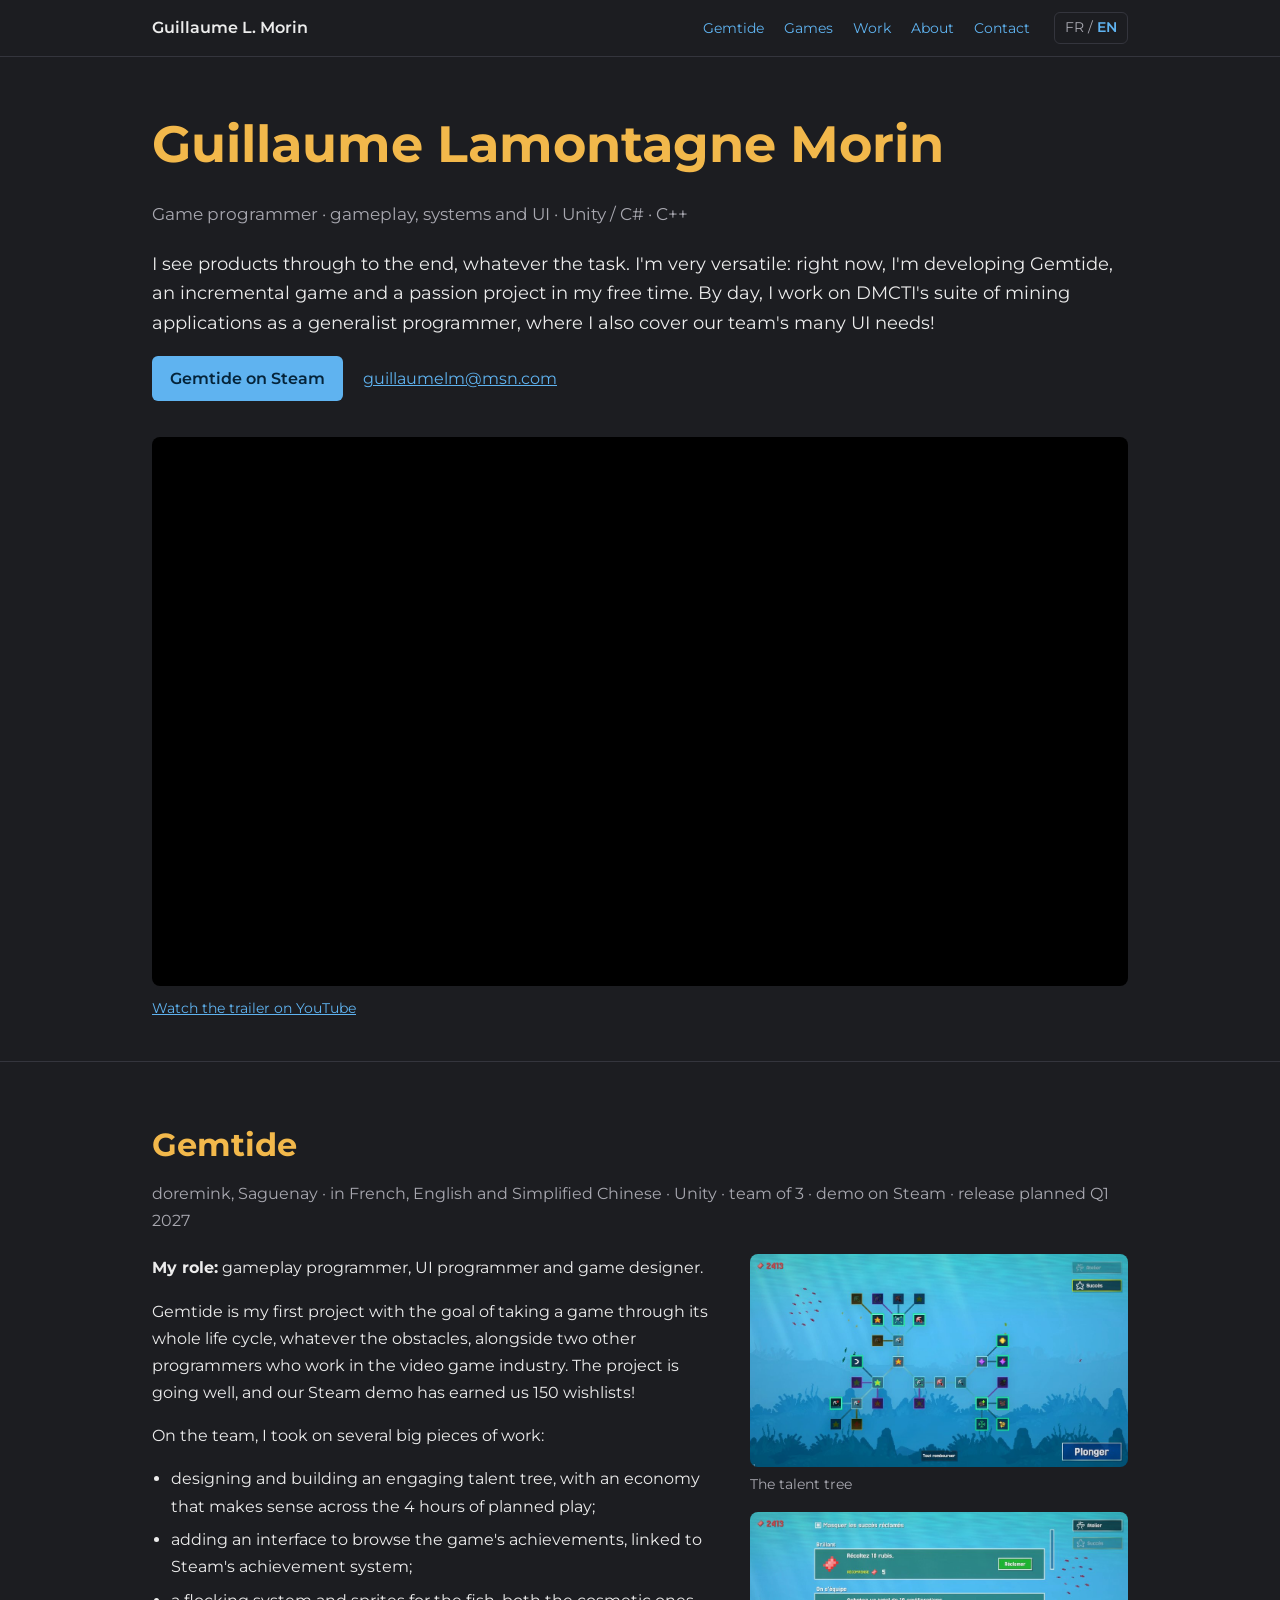
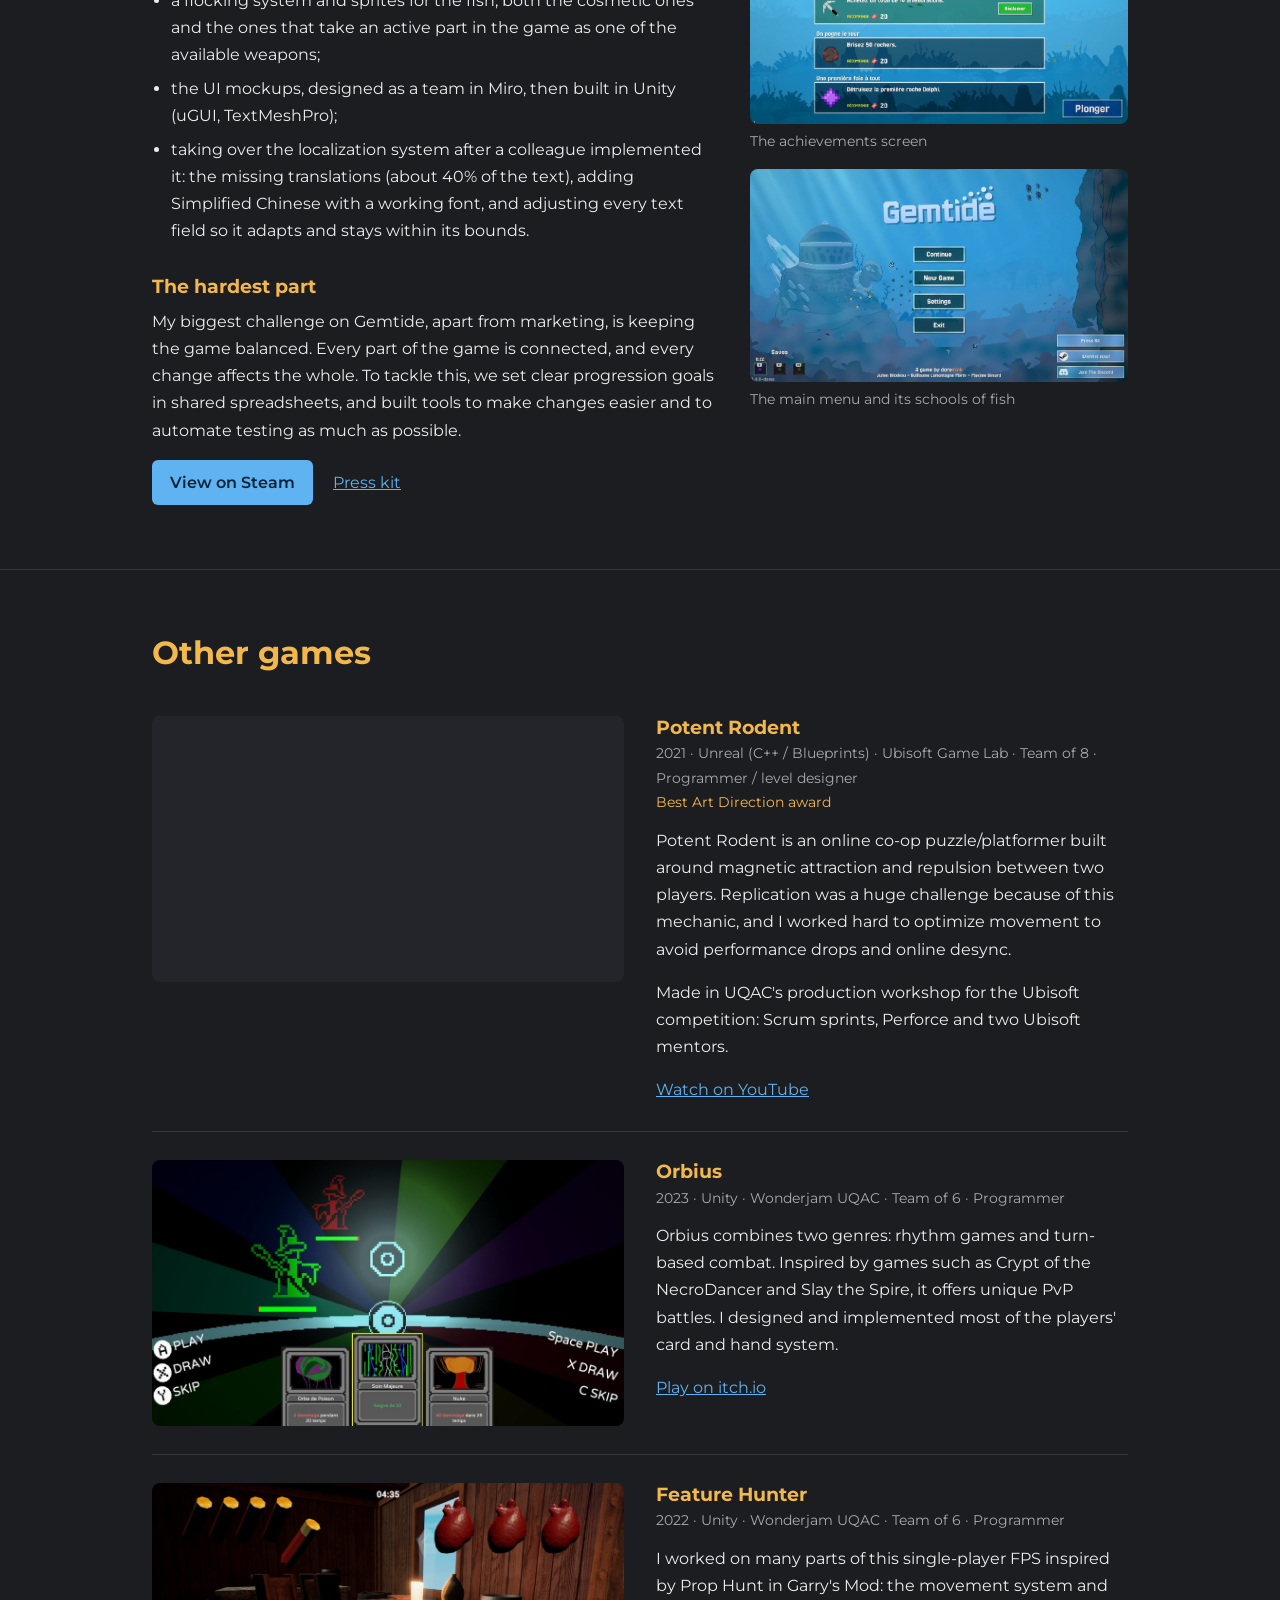
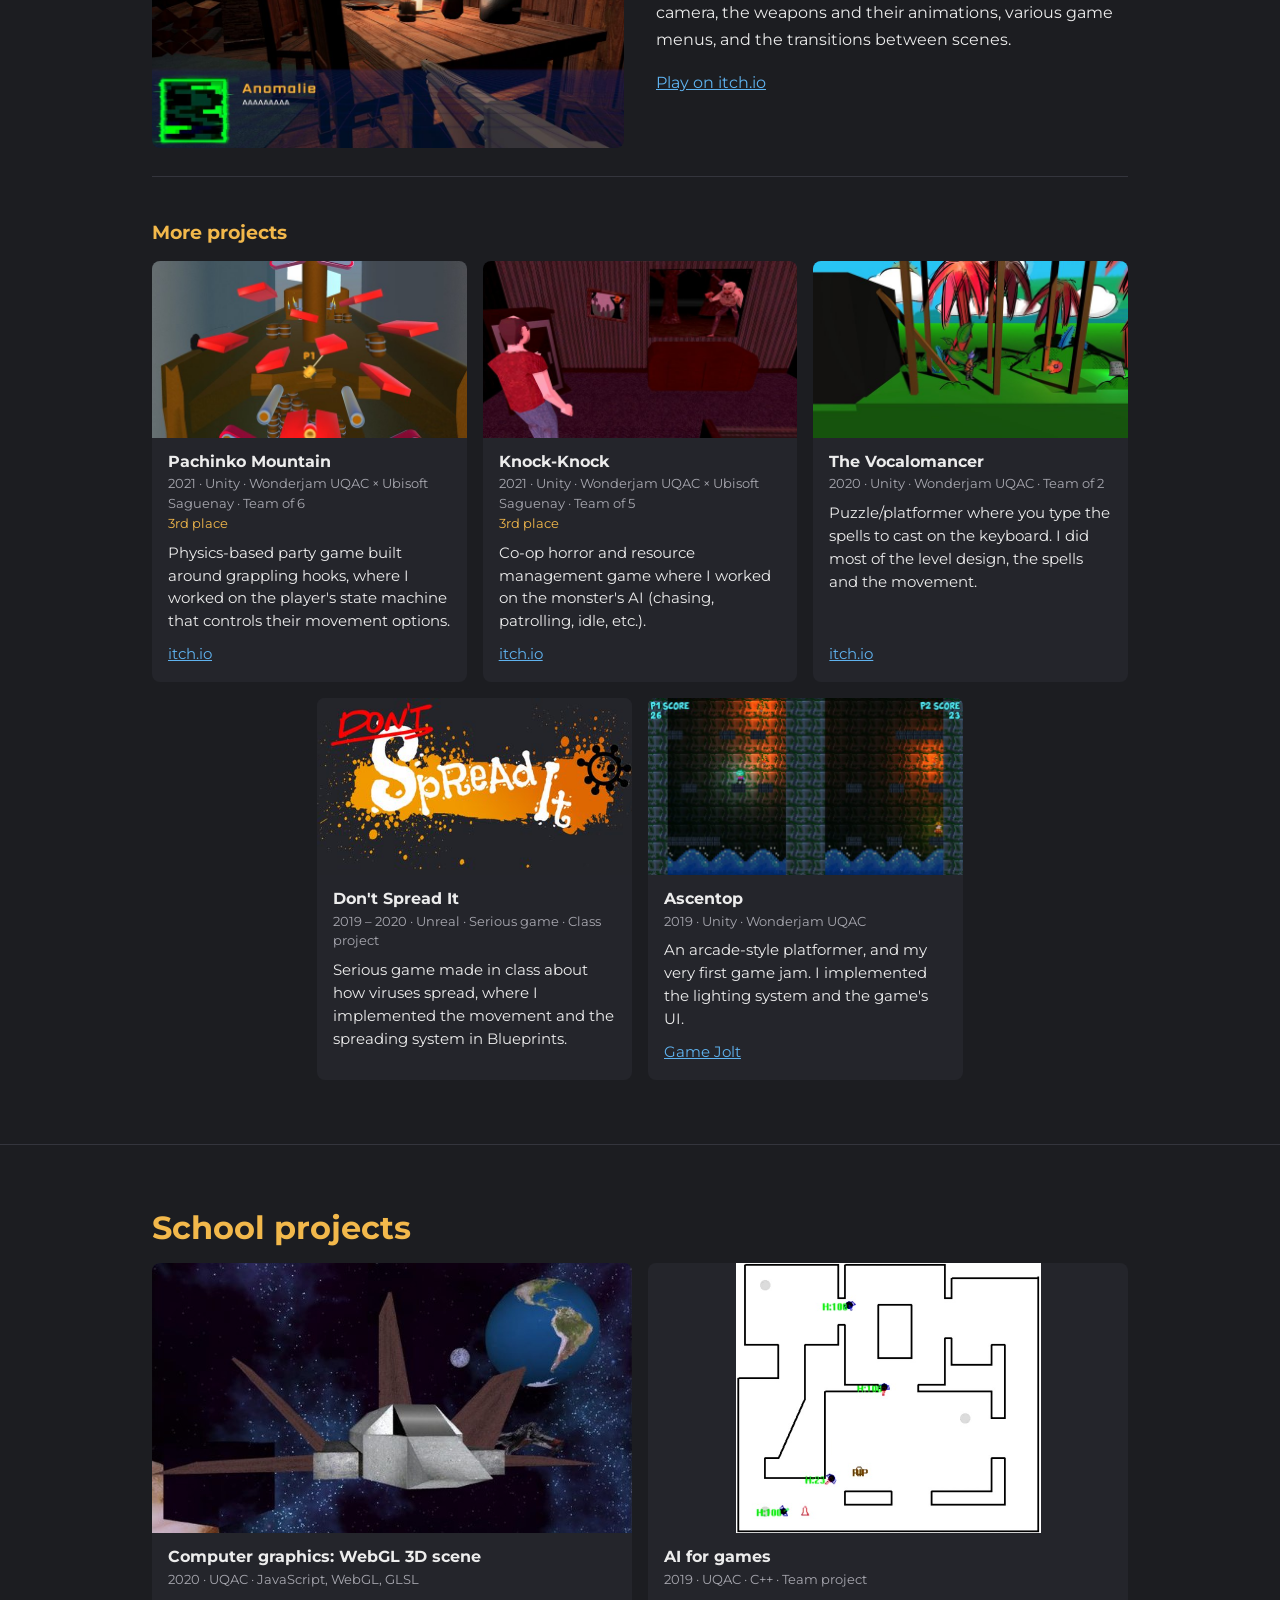
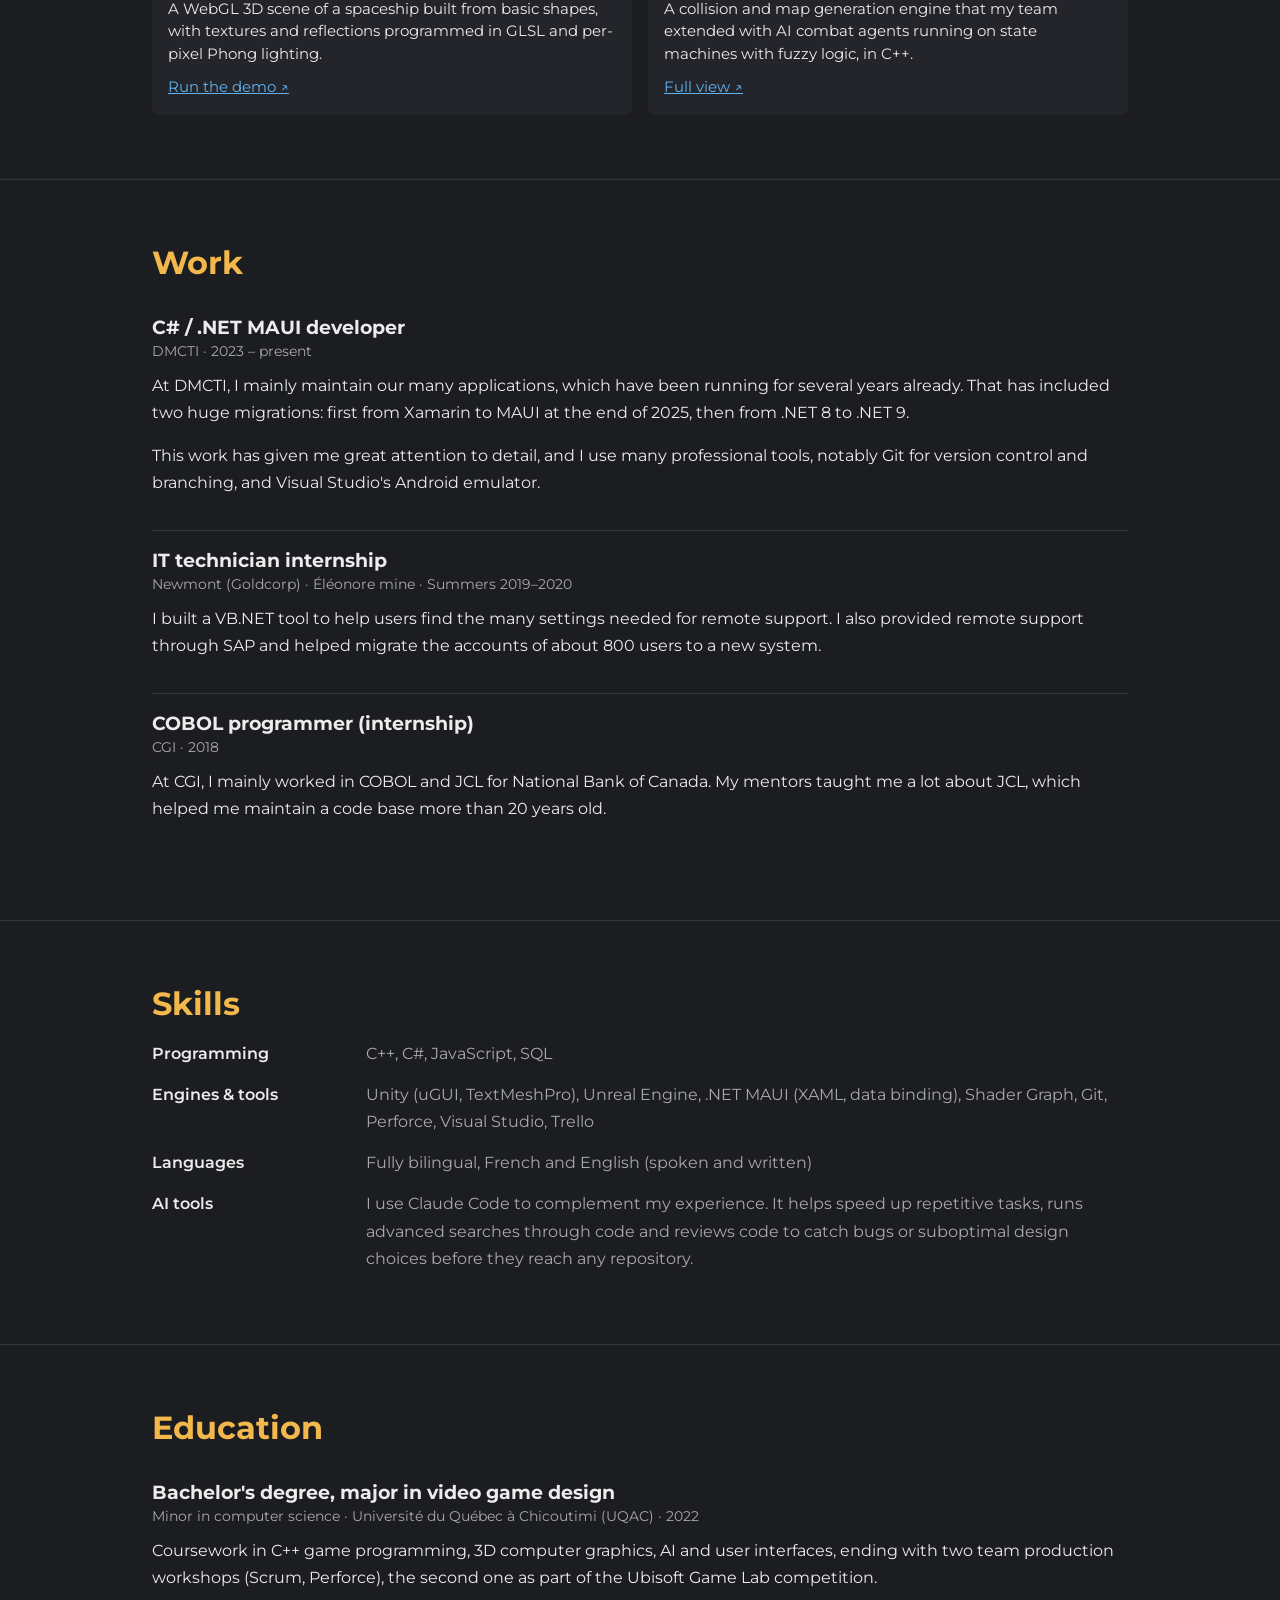
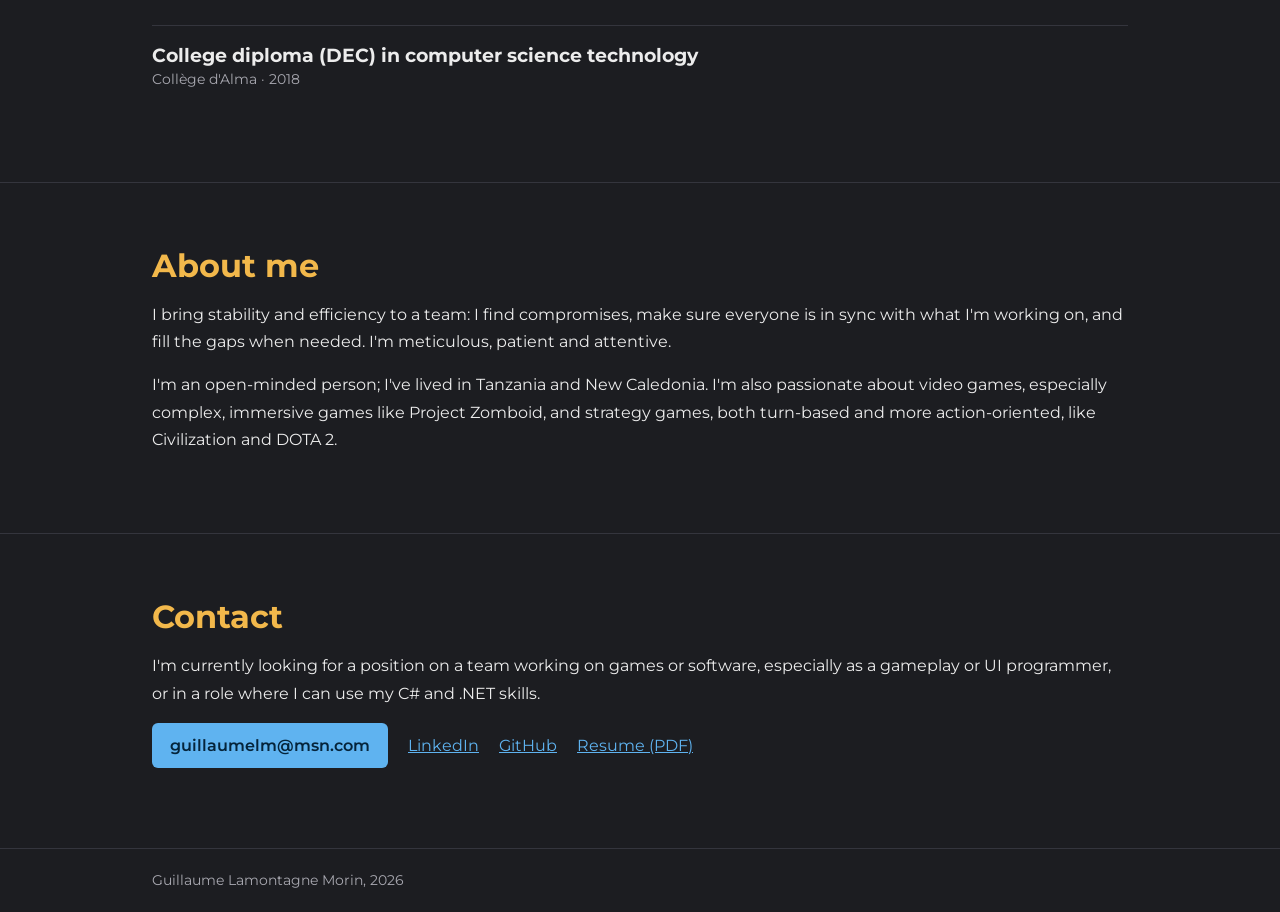
==== commit 433ea6ea: "Detailed some localization work on Gemtide" ====
--- a/index.html
+++ b/index.html
@@ -82,7 +82,7 @@
       <h2>Gemtide</h2>
       <p class="facts">
         <span>doremink, Saguenay</span>
-        <span data-l="fr">en français et en anglais</span><span data-l="en">in French and English</span>
+        <span data-l="fr">en français, en anglais et en chinois simplifié</span><span data-l="en">in French, English and Simplified Chinese</span>
         <span>Unity</span>
         <span data-l="fr">équipe de 3</span><span data-l="en">team of 3</span>
         <span data-l="fr">démo sur Steam</span><span data-l="en">demo on Steam</span>
@@ -107,7 +107,7 @@
             <li>l'ajout d'une interface pour accéder aux succès du jeu, liée au système de succès Steam;</li>
             <li>un système de flocking et les sprites des poissons, autant ceux qui sont cosmétiques que ceux qui participent activement au jeu comme l'une des armes disponibles;</li>
             <li>les maquettes de l'interface, conçues en équipe sur Miro, puis intégrées dans Unity (uGUI, TextMeshPro);</li>
-            <li>la correction de la plupart des bogues de localisation après son implémentation&nbsp;: mise à l'échelle du texte, changement de police selon la langue et contenu des traductions.</li>
+            <li>la prise en main du système de localisation après son implémentation par un collègue&nbsp;: les traductions manquantes (environ 40&nbsp;% des textes), l'ajout du chinois simplifié avec une police fonctionnelle et l'ajustement de chaque champ de texte pour qu'il s'adapte et reste dans ses limites.</li>
           </ul>
           <p data-l="en">On the team, I took on several big pieces of work:</p>
           <ul data-l="en">
@@ -115,7 +115,7 @@
             <li>adding an interface to browse the game's achievements, linked to Steam's achievement system;</li>
             <li>a flocking system and sprites for the fish, both the cosmetic ones and the ones that take an active part in the game as one of the available weapons;</li>
             <li>the UI mockups, designed as a team in Miro, then built in Unity (uGUI, TextMeshPro);</li>
-            <li>fixing most of the localization bugs after it was implemented: text size scaling, per-language font switching and the translated content itself.</li>
+            <li>taking over the localization system after a colleague implemented it: the missing translations (about 40% of the text), adding Simplified Chinese with a working font, and adjusting every text field so it adapts and stays within its bounds.</li>
           </ul>
 
           <!-- Worksheet Q4 -->
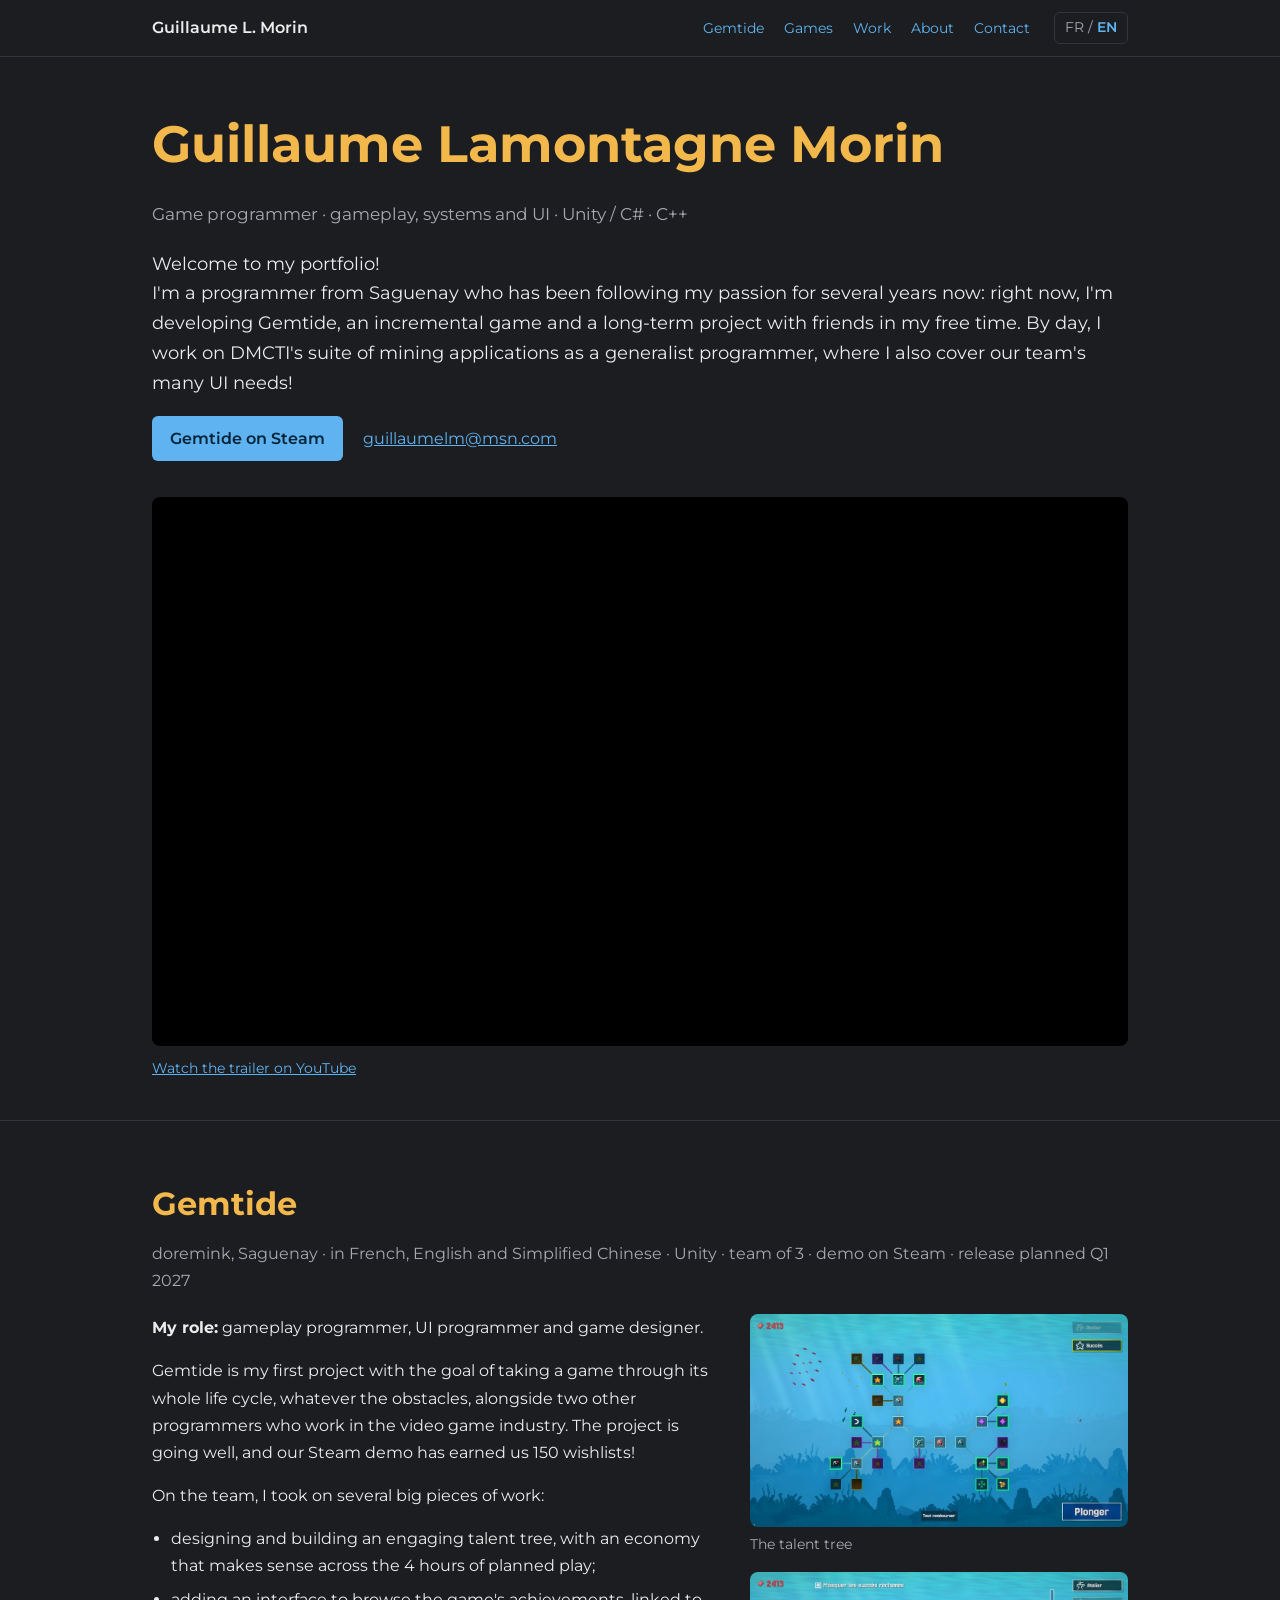
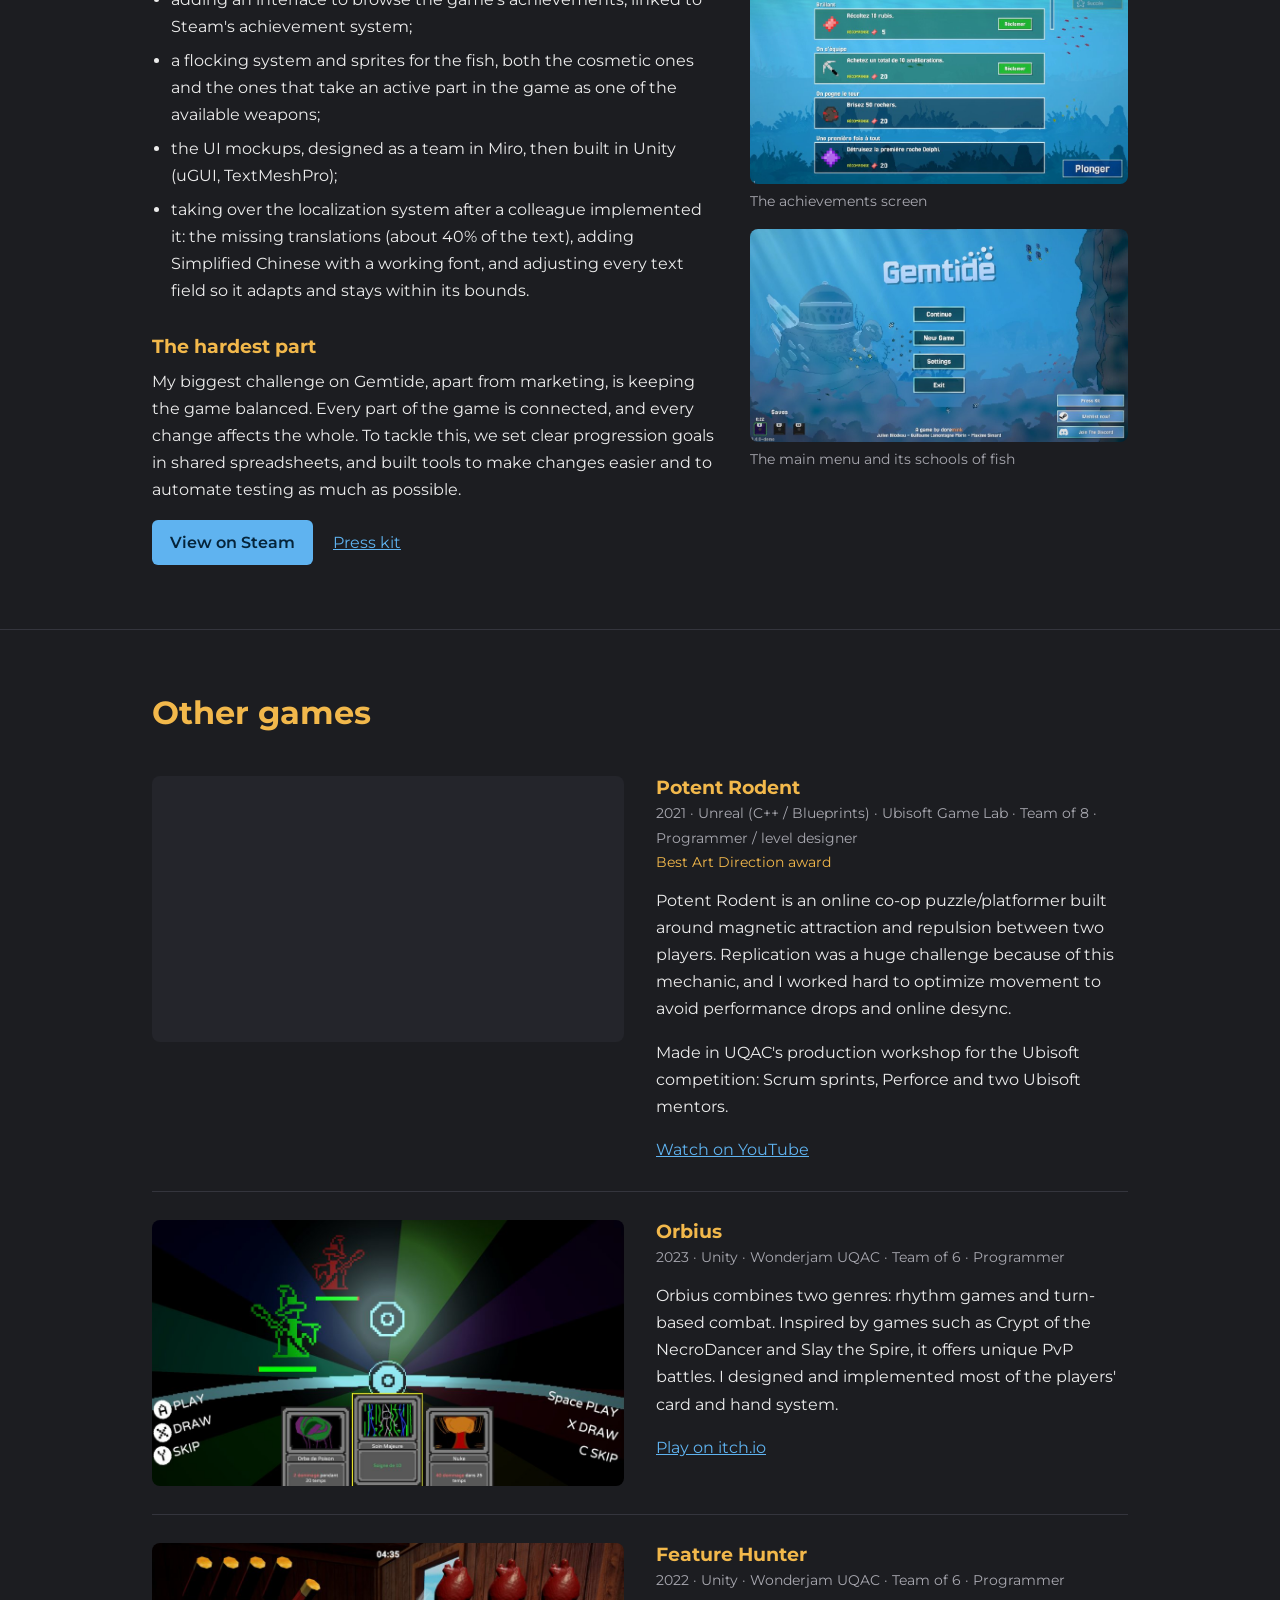
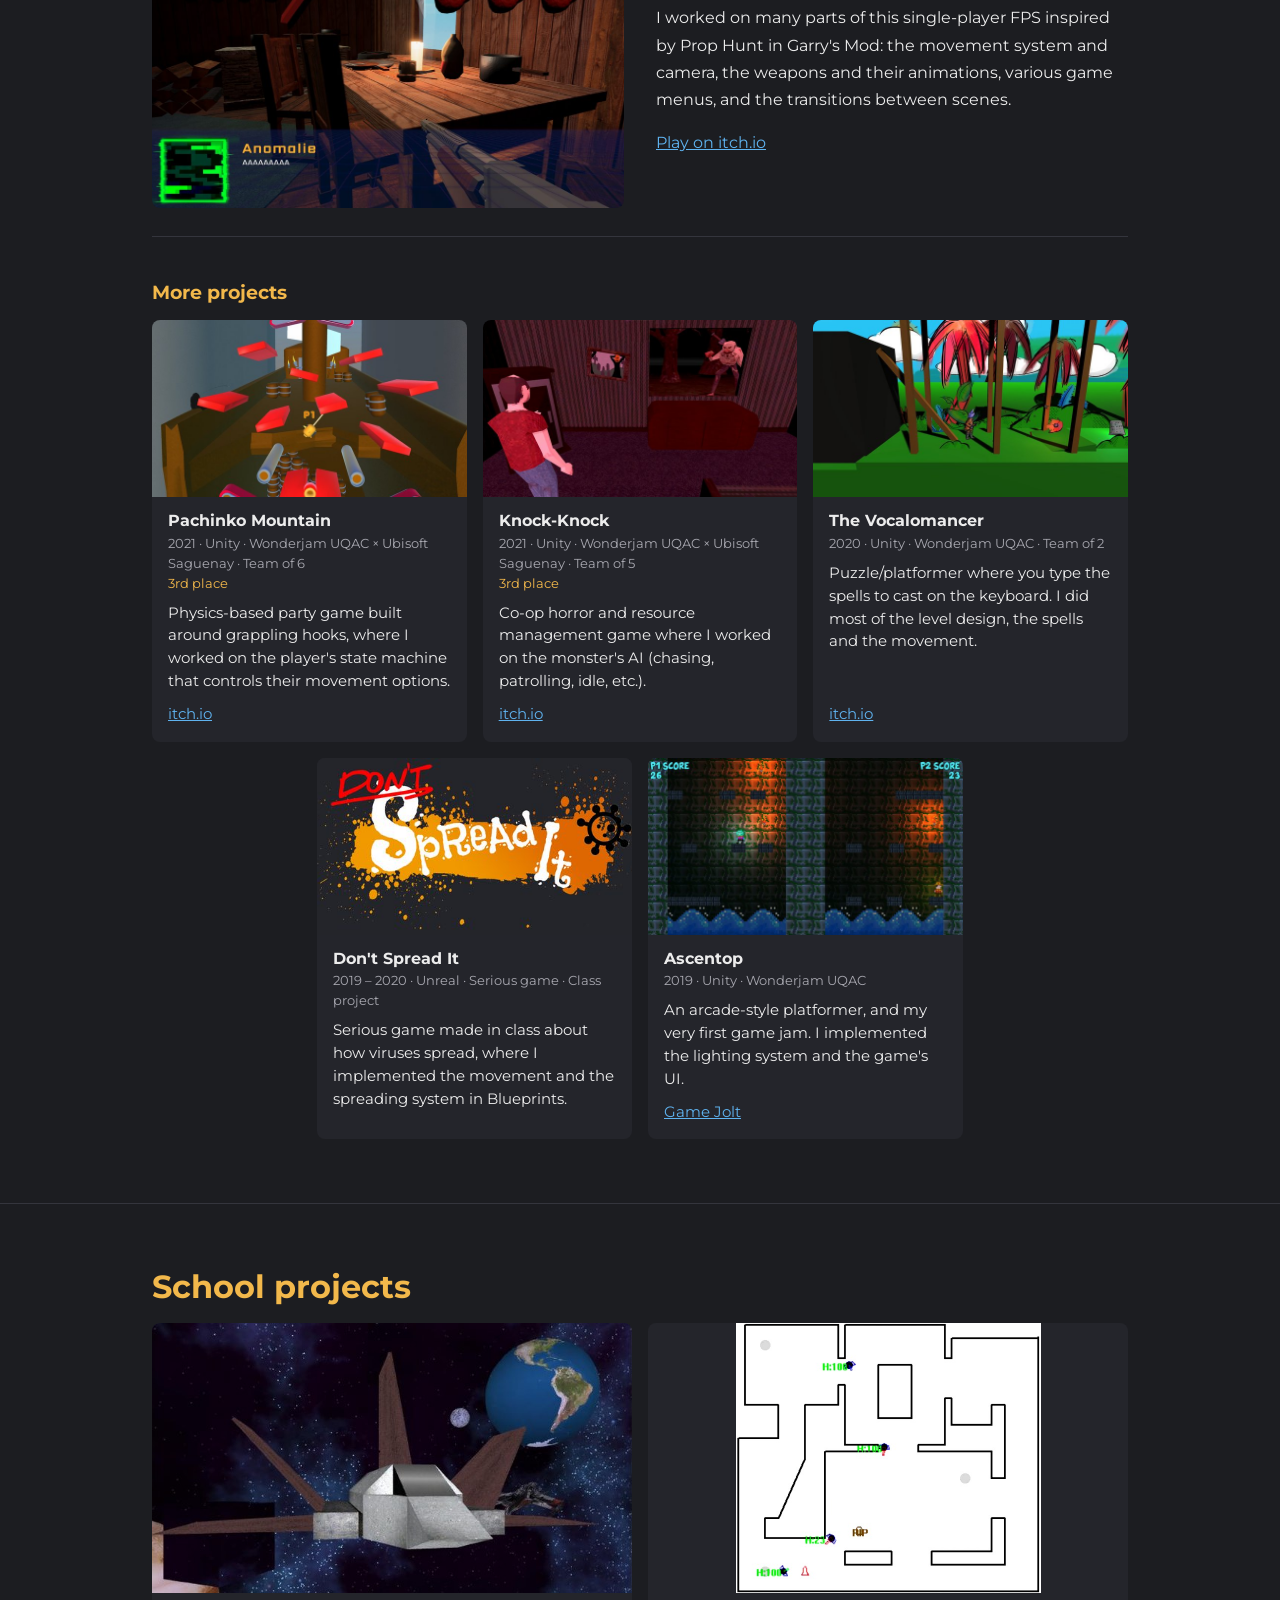
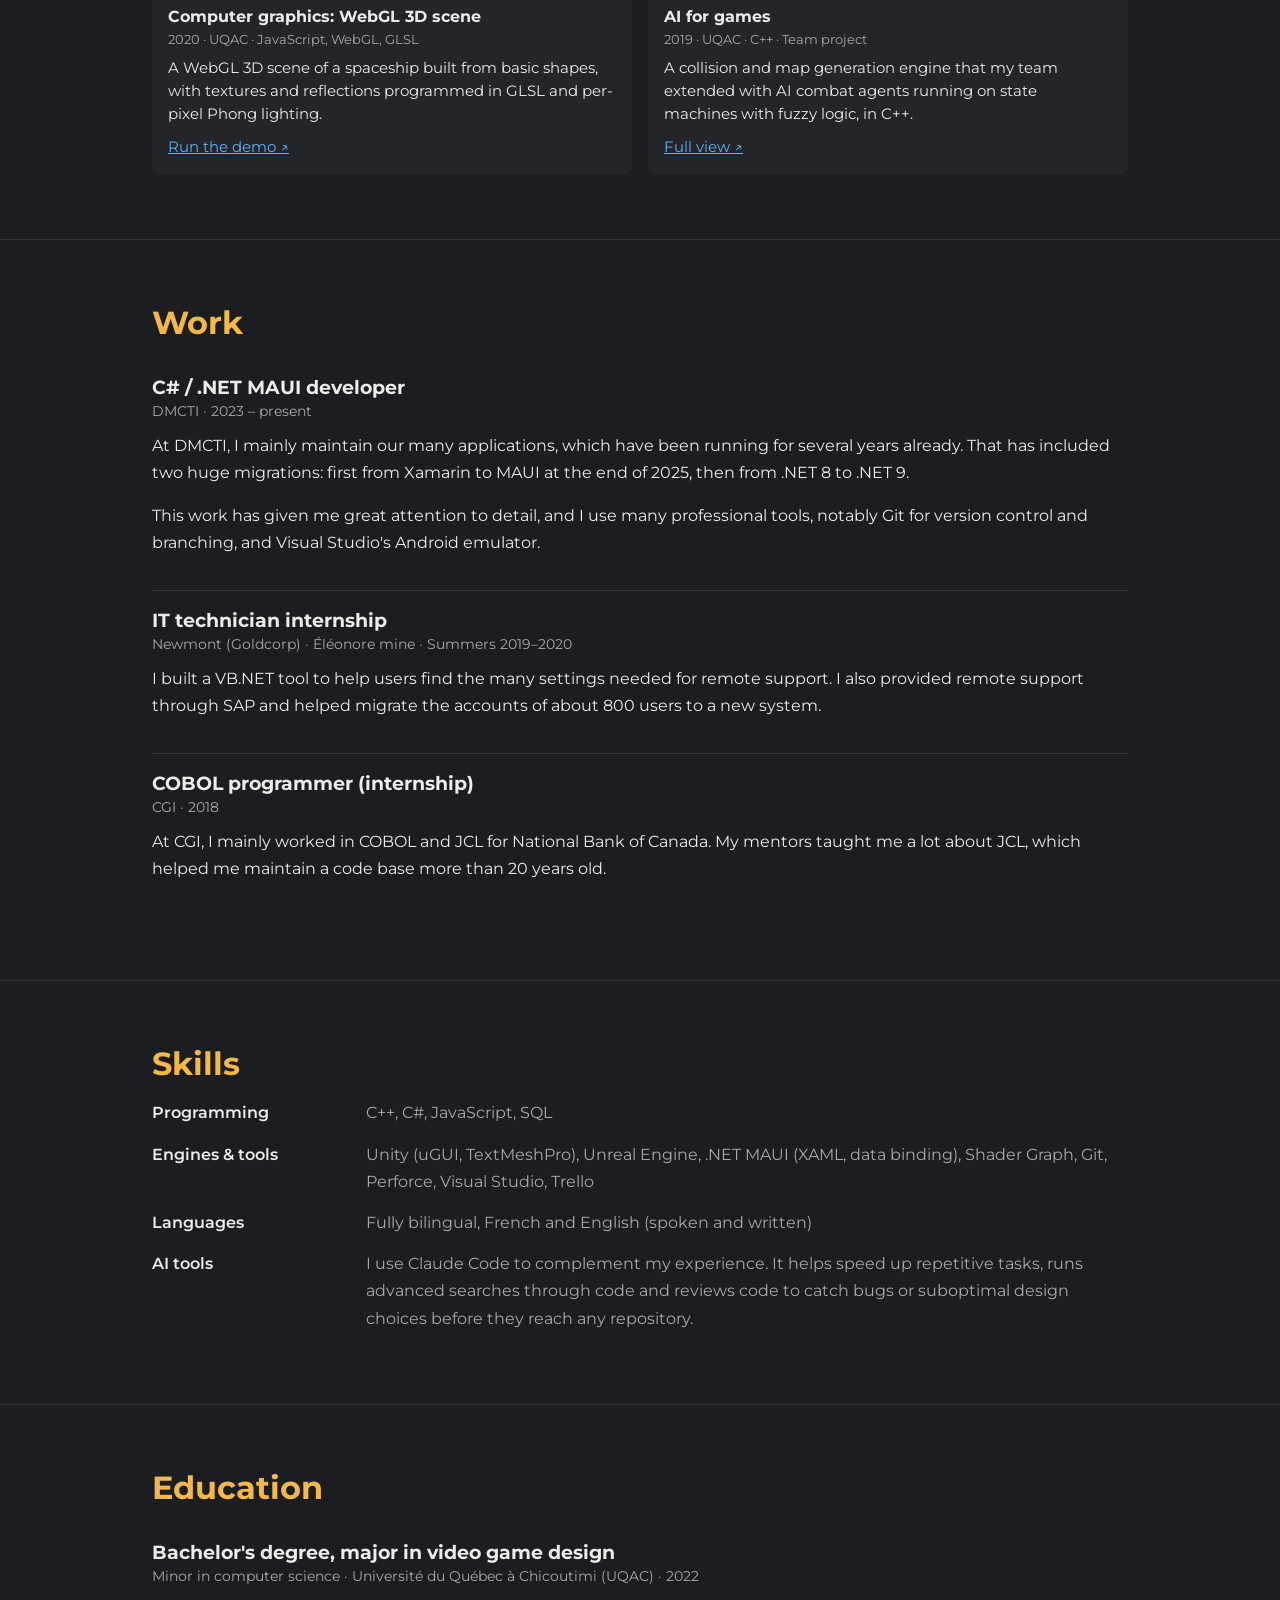
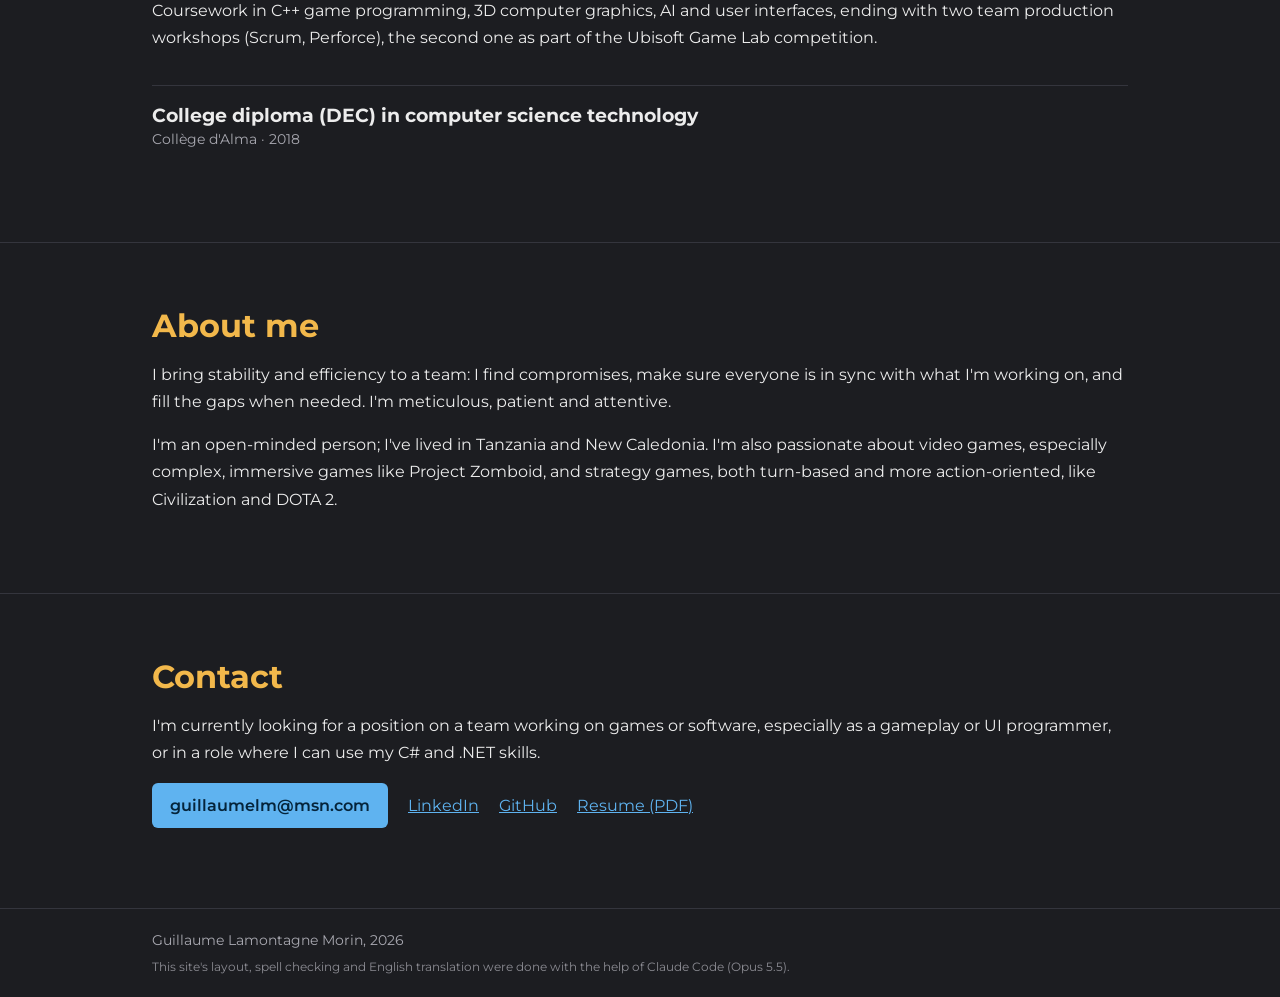
==== commit 17d4c1b0: "AI Disclaimer, less intense first paragraph" ====
--- a/index.html
+++ b/index.html
@@ -11,7 +11,7 @@
   <link rel="preconnect" href="https://fonts.googleapis.com" />
   <link rel="preconnect" href="https://fonts.gstatic.com" crossorigin />
   <link rel="stylesheet" href="https://fonts.googleapis.com/css2?family=Montserrat:wght@400;600;700&display=swap" />
-  <link rel="stylesheet" href="css/style.css?v=14" />
+  <link rel="stylesheet" href="css/style.css?v=15" />
   <script src="js/main.js?v=2"></script>
 </head>
 <body>
@@ -51,8 +51,8 @@
       </p>
 
       <!-- Worksheet Q1 -->
-      <p class="intro__text" data-l="fr">Je m'occupe d'amener un produit à terme, peu importe la tâche. Je suis très polyvalent&nbsp;: en ce moment, je développe Gemtide, un jeu incrémental et un projet de passion dans mes temps libres. De jour, je travaille sur la suite d'applications minières de DMCTI en tant que programmeur généraliste, où je comble aussi les nombreux besoins UI de notre équipe!</p>
-      <p class="intro__text" data-l="en">I see products through to the end, whatever the task. I'm very versatile: right now, I'm developing Gemtide, an incremental game and a passion project in my free time. By day, I work on DMCTI's suite of mining applications as a generalist programmer, where I also cover our team's many UI needs!</p>
+      <p class="intro__text" data-l="fr">Bienvenue sur mon portfolio!<br>Je suis un programmeur de Saguenay qui suit sa passion depuis plusieurs années déjà&nbsp;: en ce moment, je développe Gemtide, un jeu incrémental et un projet à long terme entre amis dans mes temps libres. De jour, je travaille sur la suite d'applications minières de DMCTI en tant que programmeur généraliste, où je comble aussi les nombreux besoins UI de notre équipe!</p>
+      <p class="intro__text" data-l="en">Welcome to my portfolio!<br>I'm a programmer from Saguenay who has been following my passion for several years now: right now, I'm developing Gemtide, an incremental game and a long-term project with friends in my free time. By day, I work on DMCTI's suite of mining applications as a generalist programmer, where I also cover our team's many UI needs!</p>
 
       <div class="actions">
         <a class="button" href="https://store.steampowered.com/app/4770100/Gemtide/" target="_blank" rel="noopener">
@@ -394,7 +394,11 @@
 </main>
 
 <footer>
-  <div class="wrap">Guillaume Lamontagne Morin, 2026</div>
+  <div class="wrap">
+    Guillaume Lamontagne Morin, 2026
+    <p class="footer__ai" data-l="fr">La mise en page, la correction et la traduction anglaise de ce site ont été faites avec l'aide de Claude Code (Opus 5.5).</p>
+    <p class="footer__ai" data-l="en">This site's layout, spell checking and English translation were done with the help of Claude Code (Opus 5.5).</p>
+  </div>
 </footer>
 </body>
 </html>
--- a/css/style.css
+++ b/css/style.css
@@ -152,6 +152,7 @@
 /* ---------- About / contact ---------- */
 .contact { padding-bottom: 80px; }
 footer { border-top: 1px solid var(--line); padding: 20px 0; color: var(--text-soft); font-size: .85rem; }
+.footer__ai { margin: 4px 0 0; font-size: .78rem; opacity: .8; }
 
 /* ---------- Your words go here ----------
    Marks text Guillaume still has to write (see the worksheet).
